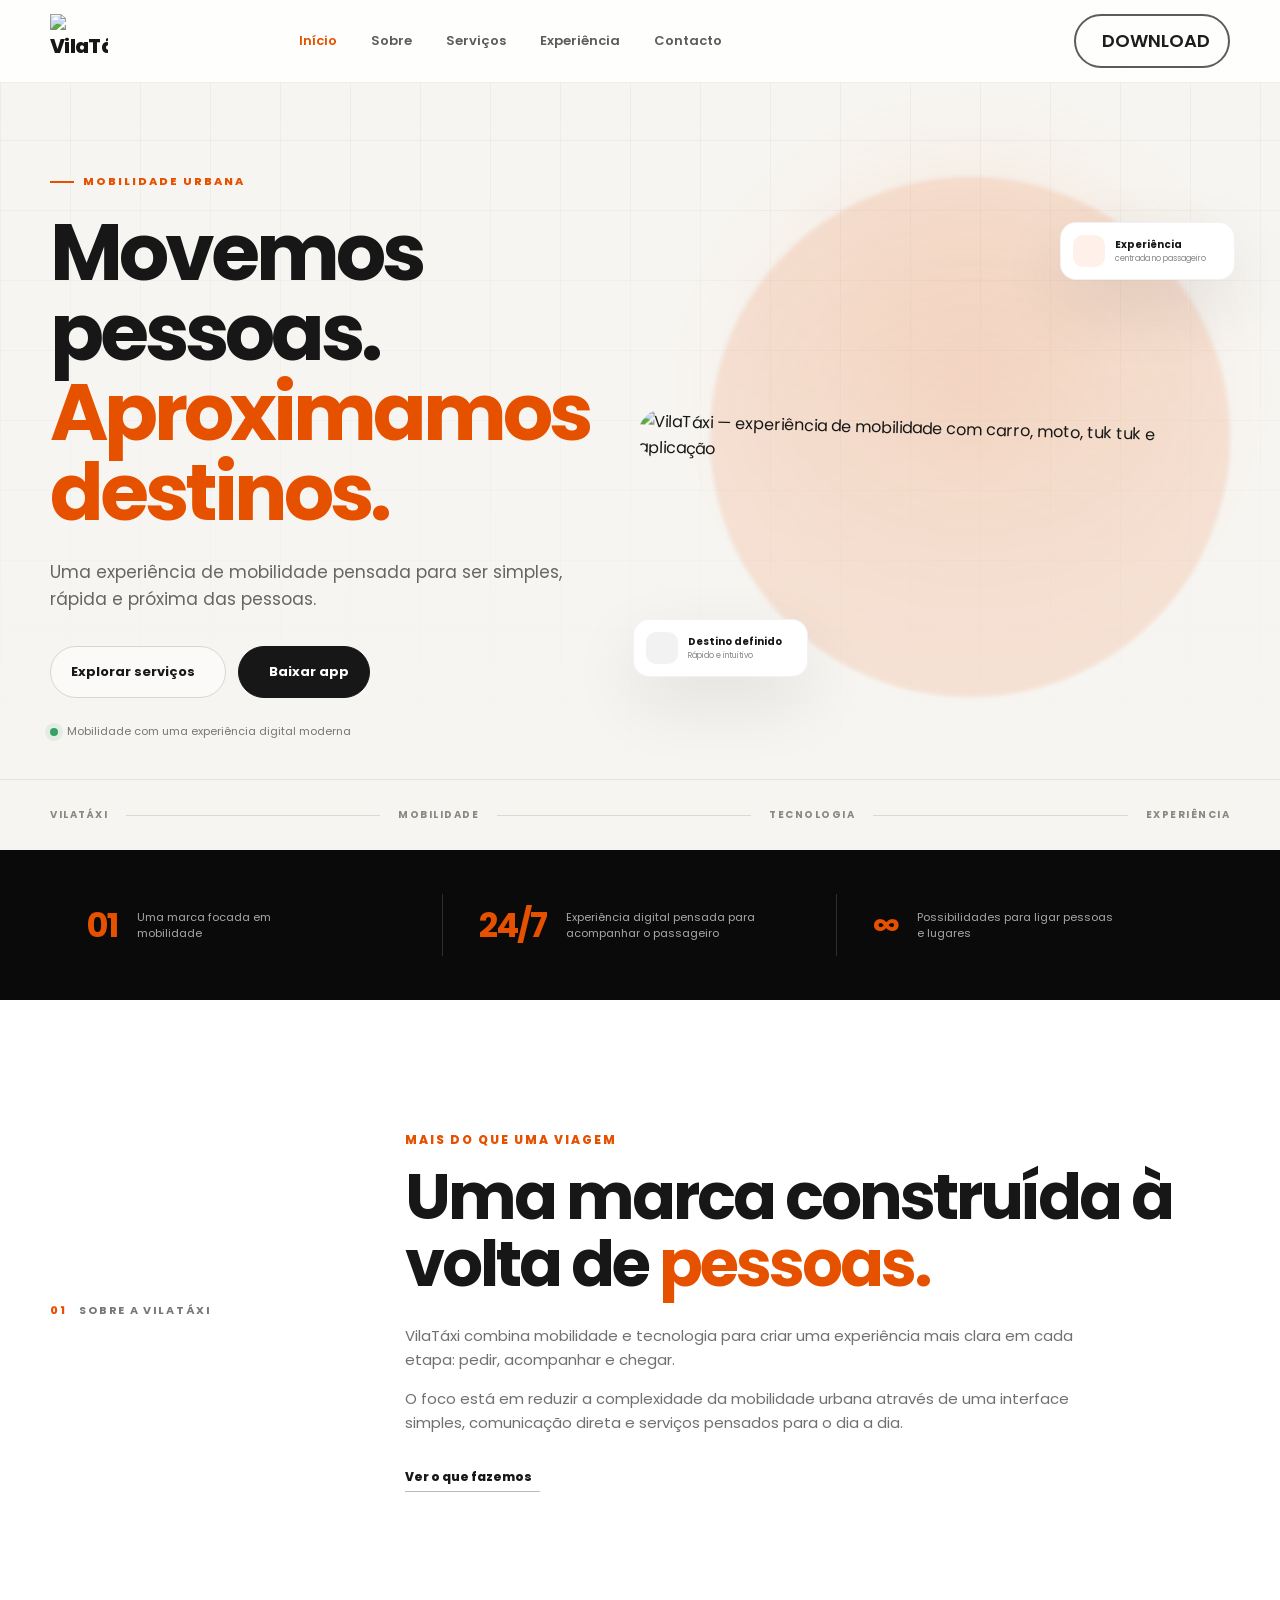
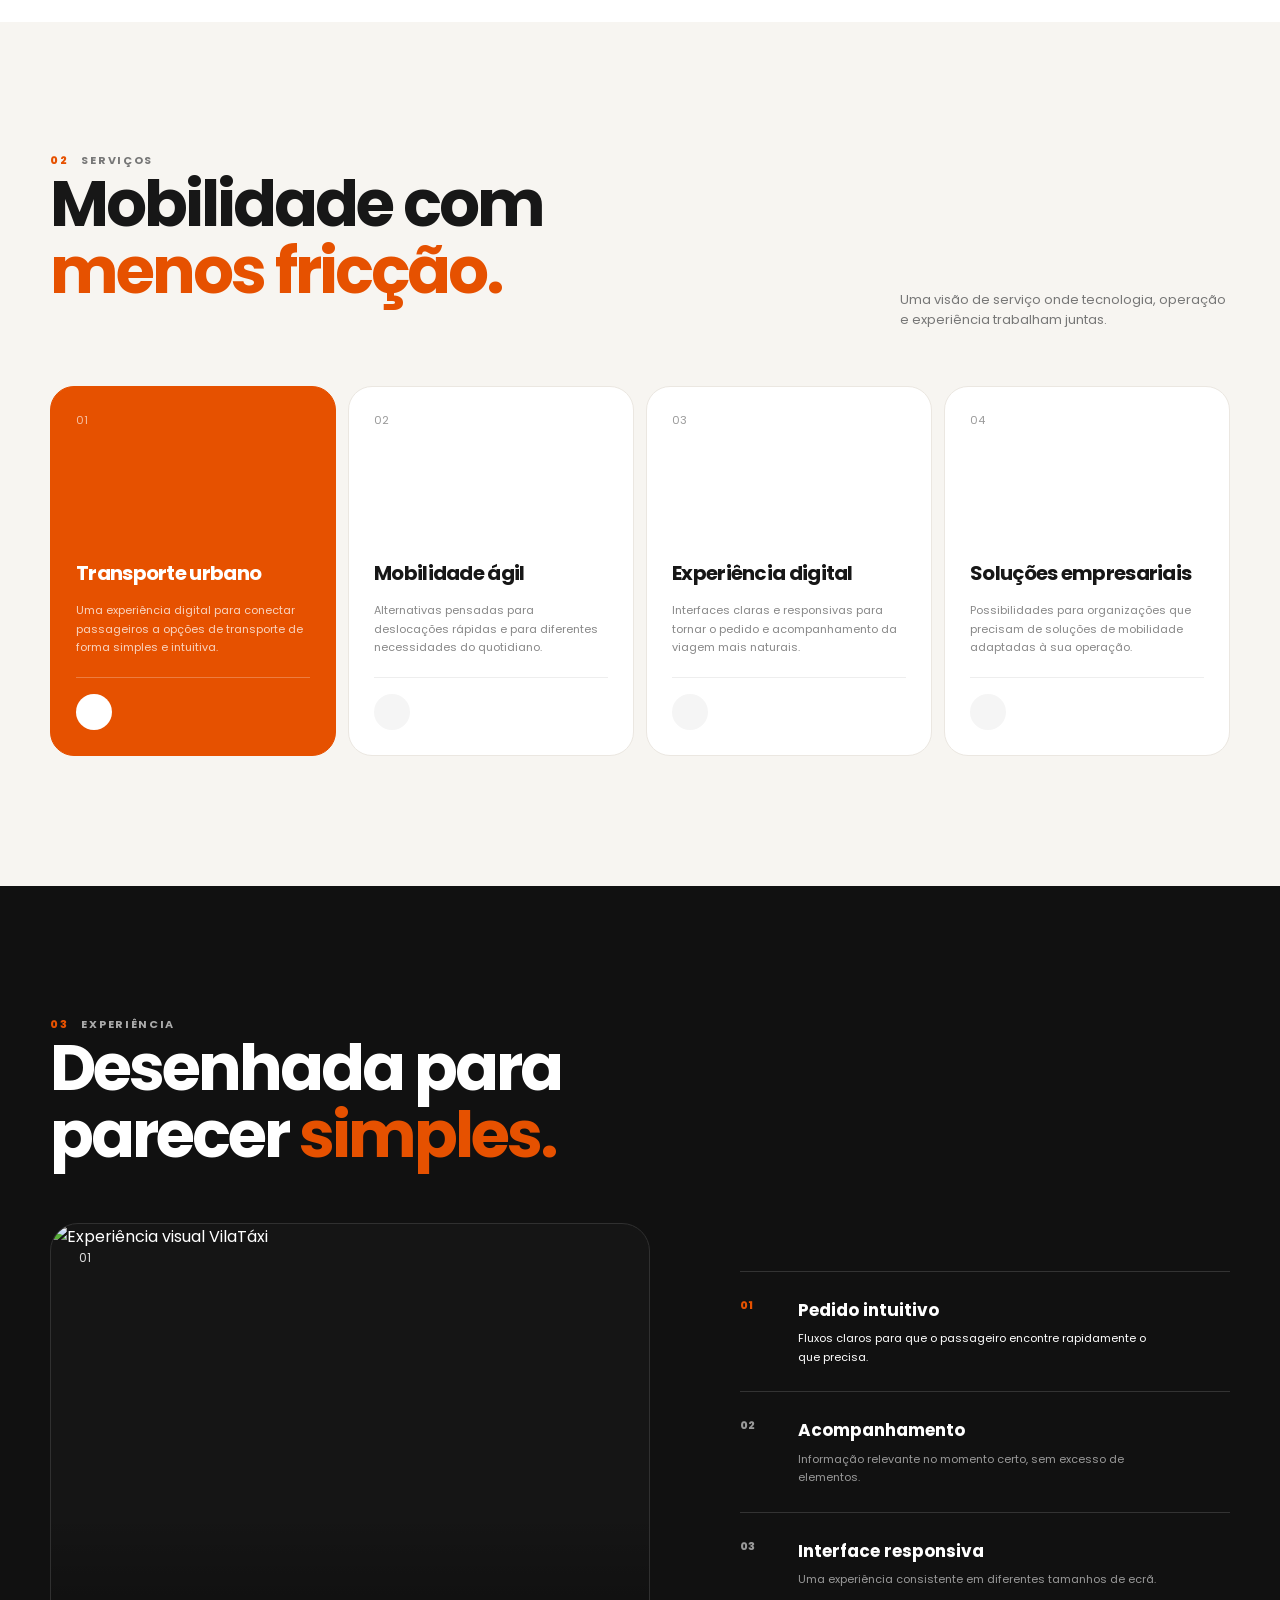
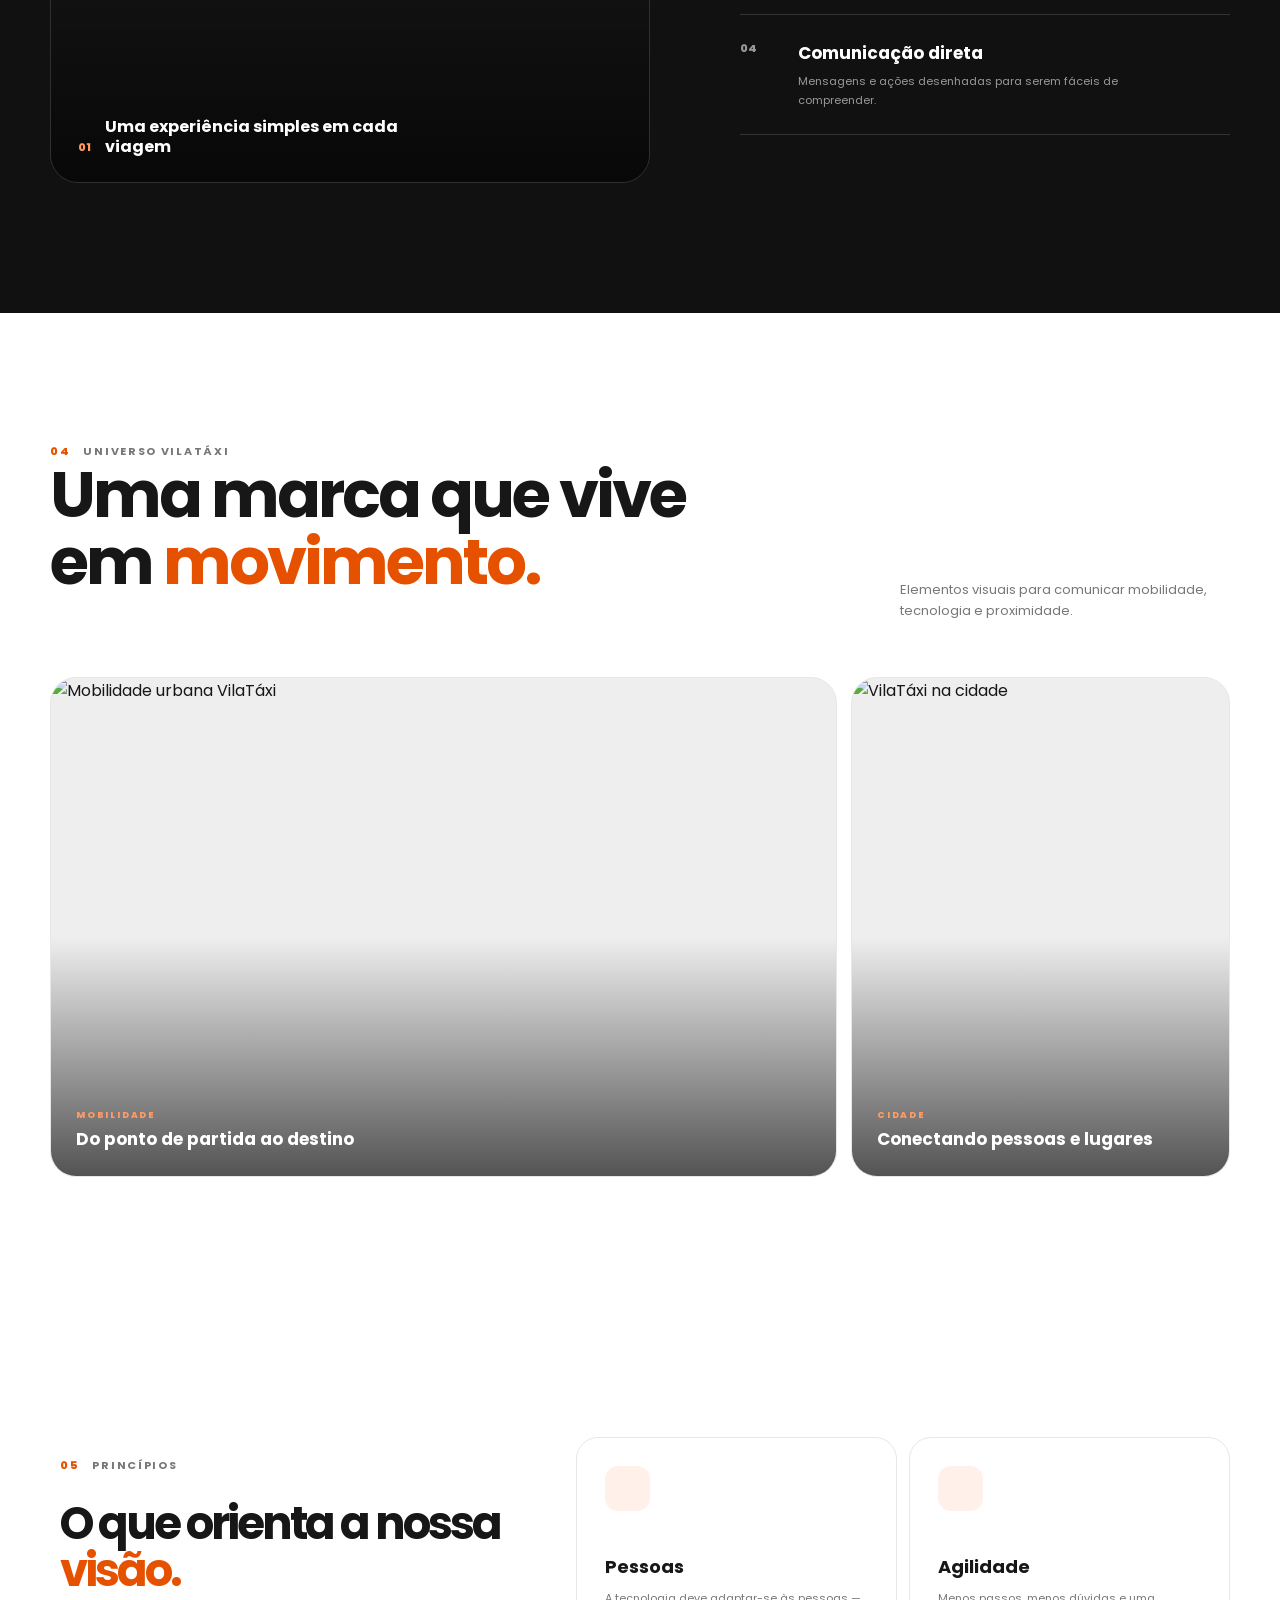
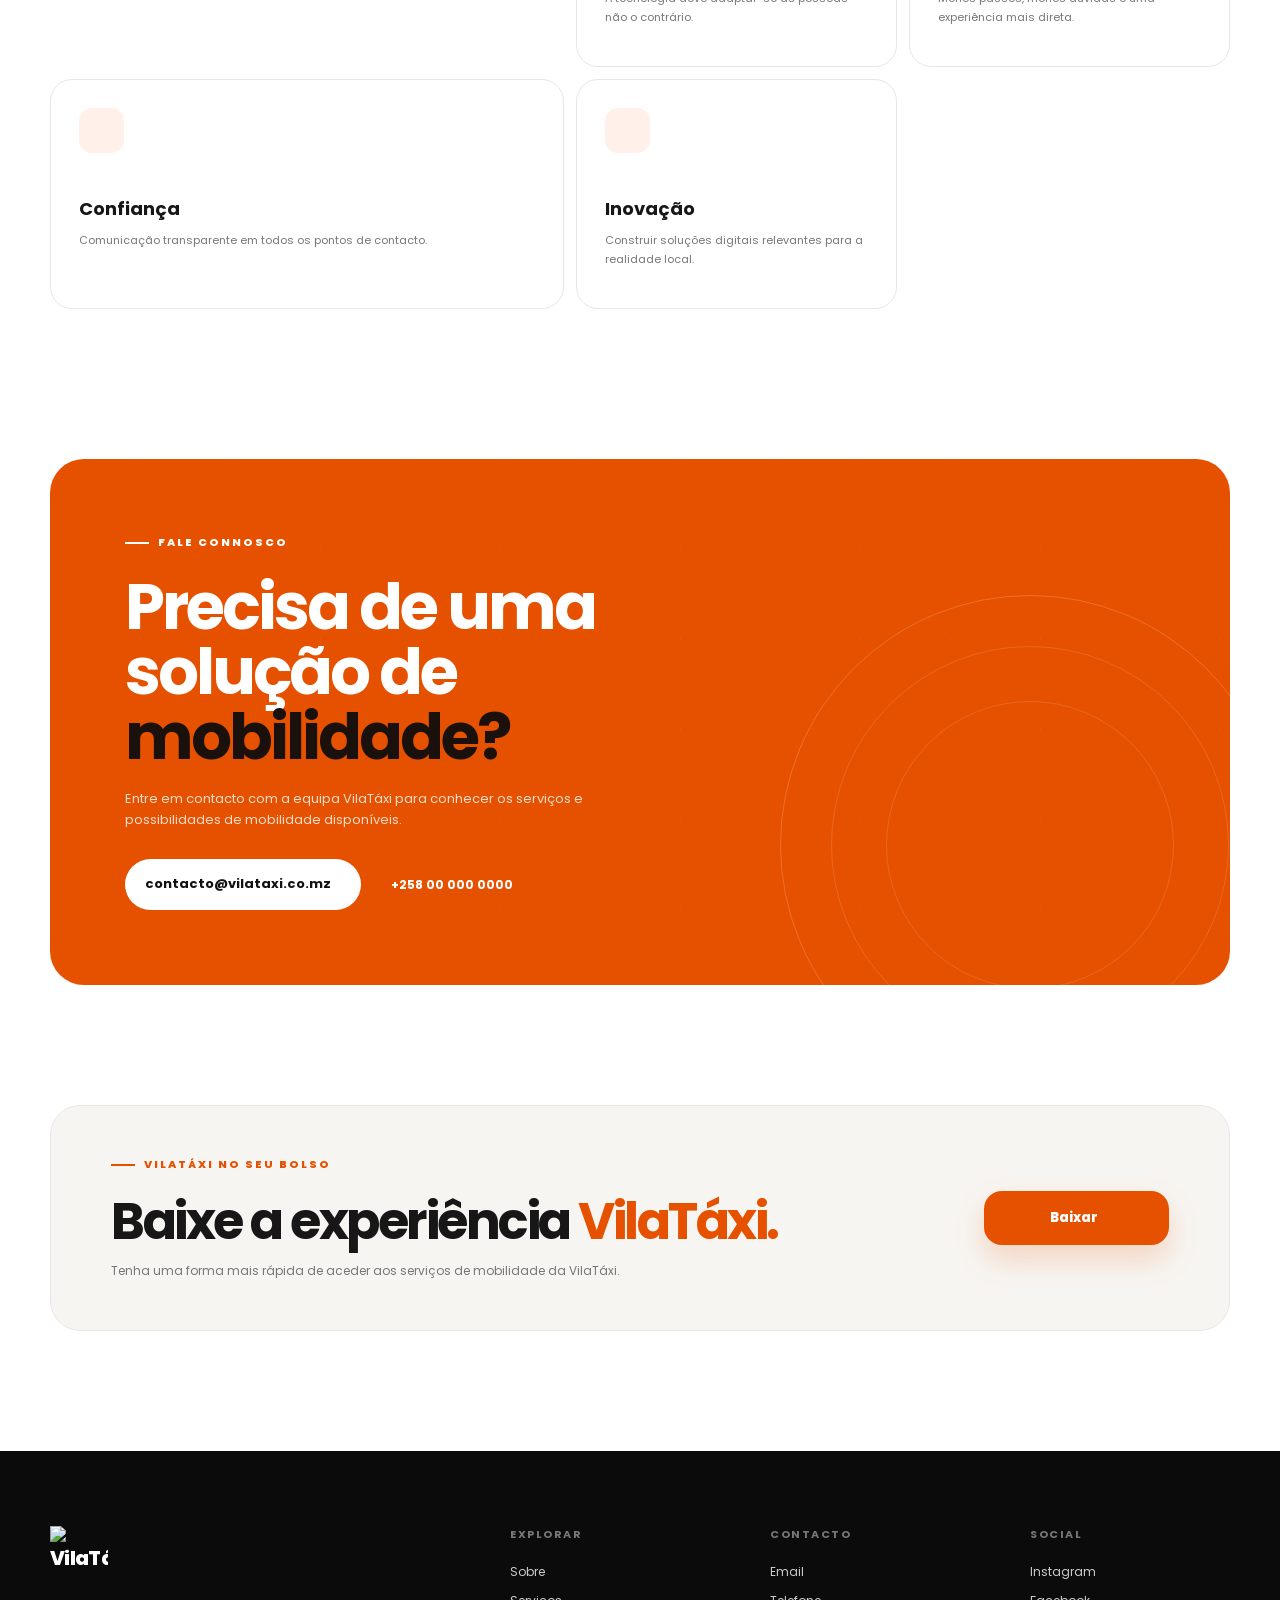
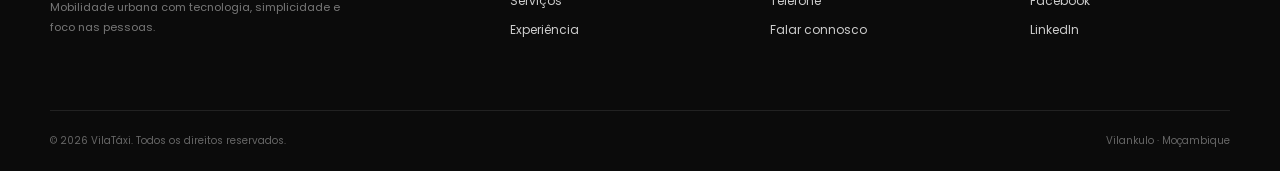
==== index.html @ 24883289 "Update index.html" ====
<!DOCTYPE html>
<html lang="pt-MZ">
<head>
  <meta charset="UTF-8">
  <meta name="viewport" content="width=device-width, initial-scale=1.0">
  <meta name="description" content="VilaTáxi — mobilidade urbana com uma experiência digital simples, moderna e acessível.">
  <meta name="theme-color" content="#E65100">
  <title>VilaTáxi — Mobilidade que aproxima</title>

  <link rel="preconnect" href="https://fonts.googleapis.com">
  <link rel="preconnect" href="https://fonts.gstatic.com" crossorigin>
  <link href="https://fonts.googleapis.com/css2?family=Poppins:wght@400;500;600;700;800&display=swap" rel="stylesheet">

  <!-- Hugeicons via Iconify -->
  <script src="https://code.iconify.design/iconify-icon/2.1.0/iconify-icon.min.js"></script>
  <link rel="stylesheet" href="style.css">
</head>
<body>
  <div class="scroll-progress"></div>

  <header class="header" id="top">
    <div class="container nav">
      <a href="#top" class="brand brand-logo-only" aria-label="VilaTáxi">
        <span class="brand-mark"><img src="assets/vilataxi.png" alt="VilaTáxi"></span>
      </a>

      <nav class="desktop-nav" aria-label="Navegação principal">
        <a class="active" href="#top">Início</a>
        <a href="#sobre">Sobre</a>
        <a href="#servicos">Serviços</a>
        <a href="#experiencia">Experiência</a>
        <a href="#contacto">Contacto</a>
      </nav>

      <div class="nav-actions">
        <a class="download-btn" href="#baixar">
          <iconify-icon icon="hugeicons:download-01"></iconify-icon><span>DOWNLOAD</span>
        </a>
        <button class="menu-btn" aria-label="Abrir menu" aria-expanded="false">
          <iconify-icon icon="hugeicons:menu-01"></iconify-icon>
        </button>
      </div>
    </div>

    <div class="mobile-nav">
      <a href="#top">Início</a>
      <a href="#sobre">Sobre</a>
      <a href="#servicos">Serviços</a>
      <a href="#experiencia">Experiência</a>
      <a href="#contacto">Contacto</a>
      <a class="mobile-download" href="#baixar">
        <iconify-icon icon="hugeicons:download-01"></iconify-icon><span>Baixar app</span>
      </a>
    </div>
  </header>

  <main>
    <section class="hero">
      <div class="hero-grid"></div>
      <div class="container hero-content">
        <div class="hero-copy reveal">
          <div class="eyebrow"><span></span> Mobilidade urbana</div>
          <h1>Movemos pessoas.<br><em>Aproximamos destinos.</em></h1>
          <p>Uma experiência de mobilidade pensada para ser simples, rápida e próxima das pessoas.</p>

          <div class="hero-actions">
            <a class="btn btn-ghost" href="#servicos">
              Explorar serviços <iconify-icon icon="hugeicons:arrow-down-01"></iconify-icon>
            </a>
            <a class="btn btn-download" href="#baixar">
              <iconify-icon icon="hugeicons:download-01"></iconify-icon><span>Baixar app</span>
            </a>
          </div>

          <div class="hero-note">
            <span class="pulse"></span>
            <span>Mobilidade com uma experiência digital moderna</span>
          </div>
        </div>

        <div class="hero-visual reveal delay-1">
          <div class="hero-glow"></div>
          <div class="hero-image-wrap">
            <img src="assets/vilataxi-hero.png" alt="VilaTáxi — experiência de mobilidade com carro, moto, tuk tuk e aplicação" class="hero-image">
          </div>
          <div class="floating-card card-rating">
            <div class="mini-icon"><iconify-icon icon="hugeicons:star"></iconify-icon></div>
            <div><strong>Experiência</strong><small>centrada no passageiro</small></div>
          </div>
          <div class="floating-card card-route">
            <div class="route-icon"><iconify-icon icon="hugeicons:route-01"></iconify-icon></div>
            <div><strong>Destino definido</strong><small>Rápido e intuitivo</small></div>
          </div>
        </div>
      </div>

      <div class="hero-bottom">
        <div class="container trust-row">
          <span>VilaTáxi</span><div></div>
          <span>Mobilidade</span><div></div>
          <span>Tecnologia</span><div></div>
          <span>Experiência</span>
        </div>
      </div>
    </section>

    <section class="stats">
      <div class="container stats-grid">
        <div class="stat"><strong>01</strong><span>Uma marca focada em mobilidade</span></div>
        <div class="stat"><strong>24/7</strong><span>Experiência digital pensada para acompanhar o passageiro</span></div>
        <div class="stat"><strong>∞</strong><span>Possibilidades para ligar pessoas e lugares</span></div>
      </div>
    </section>

    <section class="section about" id="sobre">
      <div class="container split">
        <div class="section-label reveal"><span>01</span><b>Sobre a VilaTáxi</b></div>
        <div class="about-copy reveal delay-1">
          <p class="kicker">Mais do que uma viagem</p>
          <h2>Uma marca construída à volta de <span>pessoas.</span></h2>
          <p>VilaTáxi combina mobilidade e tecnologia para criar uma experiência mais clara em cada etapa: pedir, acompanhar e chegar.</p>
          <p>O foco está em reduzir a complexidade da mobilidade urbana através de uma interface simples, comunicação direta e serviços pensados para o dia a dia.</p>
          <a class="text-link" href="#servicos">Ver o que fazemos <iconify-icon icon="hugeicons:arrow-up-right-01"></iconify-icon></a>
        </div>
      </div>
    </section>

    <section class="section services" id="servicos">
      <div class="container">
        <div class="section-head reveal">
          <div>
            <div class="section-label"><span>02</span><b>Serviços</b></div>
            <h2>Mobilidade com <span>menos fricção.</span></h2>
          </div>
          <p>Uma visão de serviço onde tecnologia, operação e experiência trabalham juntas.</p>
        </div>

        <div class="service-grid">
          <article class="service-card featured reveal">
            <div class="service-top"><span>01</span><iconify-icon icon="hugeicons:car-01"></iconify-icon></div>
            <h3>Transporte urbano</h3>
            <p>Uma experiência digital para conectar passageiros a opções de transporte de forma simples e intuitiva.</p>
            <div class="service-line"></div>
            <a href="#contacto" aria-label="Saber mais sobre transporte urbano"><iconify-icon icon="hugeicons:arrow-up-right-01"></iconify-icon></a>
          </article>

          <article class="service-card reveal delay-1">
            <div class="service-top"><span>02</span><iconify-icon icon="hugeicons:motorcycle-01"></iconify-icon></div>
            <h3>Mobilidade ágil</h3>
            <p>Alternativas pensadas para deslocações rápidas e para diferentes necessidades do quotidiano.</p>
            <div class="service-line"></div>
            <a href="#contacto" aria-label="Saber mais sobre mobilidade ágil"><iconify-icon icon="hugeicons:arrow-up-right-01"></iconify-icon></a>
          </article>

          <article class="service-card reveal delay-2">
            <div class="service-top"><span>03</span><iconify-icon icon="hugeicons:smart-phone-01"></iconify-icon></div>
            <h3>Experiência digital</h3>
            <p>Interfaces claras e responsivas para tornar o pedido e acompanhamento da viagem mais naturais.</p>
            <div class="service-line"></div>
            <a href="#contacto" aria-label="Saber mais sobre experiência digital"><iconify-icon icon="hugeicons:arrow-up-right-01"></iconify-icon></a>
          </article>

          <article class="service-card reveal">
            <div class="service-top"><span>04</span><iconify-icon icon="hugeicons:building-03"></iconify-icon></div>
            <h3>Soluções empresariais</h3>
            <p>Possibilidades para organizações que precisam de soluções de mobilidade adaptadas à sua operação.</p>
            <div class="service-line"></div>
            <a href="#contacto" aria-label="Saber mais sobre soluções empresariais"><iconify-icon icon="hugeicons:arrow-up-right-01"></iconify-icon></a>
          </article>
        </div>
      </div>
    </section>

    <section class="section experience" id="experiencia">
      <div class="container">
        <div class="experience-head reveal">
          <div class="section-label"><span>03</span><b>Experiência</b></div>
          <h2>Desenhada para parecer <span>simples.</span></h2>
        </div>

        <div class="experience-layout">
          <div class="experience-image image-panel reveal">
            <div class="experience-number">01</div>
            <img src="assets/vilataxi-hero.png" alt="Experiência visual VilaTáxi" loading="lazy">
            <div class="image-caption"><span>01</span><strong>Uma experiência simples em cada viagem</strong></div>
          </div>

          <div class="feature-list reveal delay-1">
            <div class="feature-item active">
              <div class="feature-num">01</div>
              <div><h3>Pedido intuitivo</h3><p>Fluxos claros para que o passageiro encontre rapidamente o que precisa.</p></div>
              <iconify-icon icon="hugeicons:arrow-up-right-01"></iconify-icon>
            </div>
            <div class="feature-item">
              <div class="feature-num">02</div>
              <div><h3>Acompanhamento</h3><p>Informação relevante no momento certo, sem excesso de elementos.</p></div>
              <iconify-icon icon="hugeicons:arrow-up-right-01"></iconify-icon>
            </div>
            <div class="feature-item">
              <div class="feature-num">03</div>
              <div><h3>Interface responsiva</h3><p>Uma experiência consistente em diferentes tamanhos de ecrã.</p></div>
              <iconify-icon icon="hugeicons:arrow-up-right-01"></iconify-icon>
            </div>
            <div class="feature-item">
              <div class="feature-num">04</div>
              <div><h3>Comunicação direta</h3><p>Mensagens e ações desenhadas para serem fáceis de compreender.</p></div>
              <iconify-icon icon="hugeicons:arrow-up-right-01"></iconify-icon>
            </div>
          </div>
        </div>
      </div>
    </section>

    <section class="section gallery" id="universo">
      <div class="container">
        <div class="section-head reveal">
          <div>
            <div class="section-label"><span>04</span><b>Universo VilaTáxi</b></div>
            <h2>Uma marca que vive em <span>movimento.</span></h2>
          </div>
          <p>Elementos visuais para comunicar mobilidade, tecnologia e proximidade.</p>
        </div>
        <div class="gallery-grid">
          <figure class="gallery-card large reveal">
            <img src="assets/vilataxi-hero.png" alt="Mobilidade urbana VilaTáxi" loading="lazy">
            <figcaption><span>Mobilidade</span><strong>Do ponto de partida ao destino</strong></figcaption>
          </figure>
          <figure class="gallery-card reveal delay-1">
            <img src="assets/vilataxi-hero.png" alt="VilaTáxi na cidade" loading="lazy">
            <figcaption><span>Cidade</span><strong>Conectando pessoas e lugares</strong></figcaption>
          </figure>
        </div>
      </div>
    </section>

    <section class="section values">
      <div class="container">
        <div class="values-grid">
          <div class="value-intro reveal">
            <div class="section-label"><span>05</span><b>Princípios</b></div>
            <h2>O que orienta a nossa <span>visão.</span></h2>
          </div>
          <div class="value reveal delay-1"><div class="value-icon"><iconify-icon icon="hugeicons:user-multiple-02"></iconify-icon></div><h3>Pessoas</h3><p>A tecnologia deve adaptar-se às pessoas — não o contrário.</p></div>
          <div class="value reveal delay-2"><div class="value-icon"><iconify-icon icon="hugeicons:flash"></iconify-icon></div><h3>Agilidade</h3><p>Menos passos, menos dúvidas e uma experiência mais direta.</p></div>
          <div class="value reveal"><div class="value-icon"><iconify-icon icon="hugeicons:shield-01"></iconify-icon></div><h3>Confiança</h3><p>Comunicação transparente em todos os pontos de contacto.</p></div>
          <div class="value reveal delay-1"><div class="value-icon"><iconify-icon icon="hugeicons:bulb"></iconify-icon></div><h3>Inovação</h3><p>Construir soluções digitais relevantes para a realidade local.</p></div>
        </div>
      </div>
    </section>

    <section class="section contact" id="contacto">
      <div class="container contact-card reveal">
        <div class="contact-pattern"></div>
        <div class="contact-content">
          <div class="eyebrow light"><span></span> Fale connosco</div>
          <h2>Precisa de uma solução de<br><em>mobilidade?</em></h2>
          <p>Entre em contacto com a equipa VilaTáxi para conhecer os serviços e possibilidades de mobilidade disponíveis.</p>
          <div class="contact-actions">
            <a class="btn btn-light" href="mailto:contacto@vilataxi.co.mz">contacto@vilataxi.co.mz <iconify-icon icon="hugeicons:arrow-up-right-01"></iconify-icon></a>
            <a class="contact-phone" href="tel:+258000000000"><iconify-icon icon="hugeicons:call-02"></iconify-icon> +258 00 000 0000</a>
          </div>
        </div>
        <div class="contact-mark">
          <img src="assets/vilataxi-logo.png" alt="">
        </div>
      </div>
    </section>

    <section class="download-section" id="baixar">
      <div class="container download-card reveal">
        <div>
          <div class="eyebrow"><span></span> VilaTáxi no seu bolso</div>
          <h2>Baixe a experiência <span>VilaTáxi.</span></h2>
          <p>Tenha uma forma mais rápida de aceder aos serviços de mobilidade da VilaTáxi.</p>
        </div>
        <a class="download-big" href="#" aria-label="Baixar aplicação VilaTáxi">
          <iconify-icon icon="hugeicons:download-01"></iconify-icon>
          <span>Baixar</span>
          <iconify-icon class="arrow" icon="hugeicons:arrow-up-right-01"></iconify-icon>
        </a>
      </div>
    </section>
  </main>

  <footer>
    <div class="container footer-top">
      <div class="footer-brand">
        <a href="#top" class="brand brand-logo-only"><span class="brand-mark"><img src="assets/vilataxi-logo.png" alt="VilaTáxi"></span></a>
        <p>Mobilidade urbana com tecnologia, simplicidade e foco nas pessoas.</p>
      </div>
      <div class="footer-col"><h4>Explorar</h4><a href="#sobre">Sobre</a><a href="#servicos">Serviços</a><a href="#experiencia">Experiência</a></div>
      <div class="footer-col"><h4>Contacto</h4><a href="mailto:contacto@vilataxi.co.mz">Email</a><a href="tel:+258000000000">Telefone</a><a href="#contacto">Falar connosco</a></div>
      <div class="footer-col"><h4>Social</h4><a href="#">Instagram</a><a href="#">Facebook</a><a href="#">LinkedIn</a></div>
    </div>
    <div class="container footer-bottom">
      <span>© <span id="year"></span> VilaTáxi. Todos os direitos reservados.</span>
      <span>Vilankulo · Moçambique</span>
    </div>
  </footer>

  <script src="script.js"></script>
</body>
</html>
---- style.css ----
:root{
  --orange:#E65100;
  --orange-2:#ff6a00;
  --black:#0a0a0a;
  --ink:#171717;
  --muted:#6e6e6e;
  --line:#e9e7e4;
  --cream:#f7f5f1;
  --white:#fff;
  --radius:28px;
  --shadow:0 25px 70px rgba(0,0,0,.09);
}
*{box-sizing:border-box;margin:0;padding:0}
html{scroll-behavior:smooth}
body{font-family:'Poppins',sans-serif;background:#fff;color:var(--ink);line-height:1.6;overflow-x:hidden}
a{text-decoration:none;color:inherit}
button{font:inherit}
.container{width:min(1180px,calc(100% - 48px));margin:auto}
.scroll-progress{position:fixed;z-index:1000;top:0;left:0;width:0;height:3px;background:var(--orange);transition:width .05s}
.header{position:fixed;z-index:100;top:0;left:0;width:100%;background:rgba(255,255,255,.84);backdrop-filter:blur(18px);border-bottom:1px solid rgba(0,0,0,.06)}
.nav{height:82px;display:flex;align-items:center;gap:30px}
.brand{display:inline-flex;align-items:center;gap:10px;font-size:20px;font-weight:800;letter-spacing:-.7px}
.brand-mark{width:36px;height:36px;display:grid;place-items:center;overflow:hidden}
.brand-mark img{width:70px;height:42px;object-fit:contain}
.brand-logo-only{width:58px;height:54px;display:flex;justify-content:center;flex-shrink:0}
.brand-logo-only .brand-mark{width:58px;height:54px;overflow:visible}
.brand-logo-only .brand-mark img{width:58px;height:54px;object-fit:contain;display:block}
.desktop-nav{display:flex;align-items:center;gap:34px;font-size:13px;font-weight:600;color:#5c5c5c;margin:auto}
.desktop-nav a{transition:.25s}
.desktop-nav a:hover,.desktop-nav a.active{color:var(--orange)}
.nav-actions{display:flex;align-items:center;gap:10px;margin-left:auto}
.download-btn{display:inline-flex;align-items:center;justify-content:center;gap:8px;background:transparent;color:#1D1D1D;border: 2px solid #5c5c5c;border-radius:999px;font-size:18px;font-weight:600;padding:11px 18px;transition:.25s}
.download-btn:hover{background:#1D1D1D;color:#fff;transform:translateY(-2px)}
.download-btn iconify-icon{font-size:18px}
.menu-btn{display:none;border:0;background:#f1f1f1;width:42px;height:42px;border-radius:50%;align-items:center;justify-content:center}
.menu-btn iconify-icon{font-size:22px}
.mobile-nav{display:none;padding:8px 24px 22px;border-top:1px solid #eee}
.mobile-nav a{display:block;padding:12px 0;font-weight:600;font-size:14px}
.mobile-nav.open{display:block}
.mobile-download{margin-top:9px!important;width:100%;display:flex!important;align-items:center;justify-content:center;gap:8px;background:var(--orange);color:#fff!important;border-radius:999px;padding:13px!important}

.hero{position:relative;min-height:850px;padding-top:82px;background:var(--cream);overflow:hidden}
.hero-grid{position:absolute;inset:0;background-image:linear-gradient(rgba(0,0,0,.035) 1px,transparent 1px),linear-gradient(90deg,rgba(0,0,0,.035) 1px,transparent 1px);background-size:70px 70px;mask-image:linear-gradient(to bottom,#000 10%,transparent 92%)}
.hero-grid:after{content:"";position:absolute;inset:0;background:radial-gradient(circle at 76% 46%,rgba(230,81,0,.14),transparent 28%)}
.hero-content{min-height:720px;display:grid;grid-template-columns:1fr 1.05fr;align-items:center;gap:25px;position:relative;z-index:1}
.hero-copy{padding-top:30px}
.eyebrow{display:flex;align-items:center;gap:9px;color:var(--orange);font-size:11px;font-weight:800;letter-spacing:2px;text-transform:uppercase;margin-bottom:22px}
.eyebrow>span{width:24px;height:2px;background:var(--orange);display:block}
.eyebrow.light{color:#fff}.eyebrow.light>span{background:#fff}
h1{font-size:clamp(48px,6.2vw,84px);line-height:1.01;letter-spacing:-4px;max-width:760px}
h1 em,h2 span{font-style:normal;color:var(--orange)}
.hero-copy>p{max-width:560px;color:#666;font-size:17px;margin:26px 0 32px}
.hero-actions{display:flex;gap:12px;flex-wrap:wrap}
.btn{display:inline-flex;align-items:center;justify-content:center;gap:10px;padding:15px 20px;border-radius:999px;font-size:13px;font-weight:700;transition:.25s;cursor:pointer}
.btn-ghost{border:1px solid #d9d6d1;background:rgba(255,255,255,.45)}
.btn-ghost:hover{background:#fff;transform:translateY(-2px)}
.btn-download{background:#171717;color:#fff;border:1px solid #171717}
.btn-download:hover{background:#000;transform:translateY(-2px)}
.hero-note{display:flex;align-items:center;gap:9px;margin-top:25px;color:#777;font-size:11px}
.pulse{width:8px;height:8px;border-radius:50%;background:#36a269;box-shadow:0 0 0 5px rgba(54,162,105,.1)}

.hero-visual{position:relative;min-height:620px;display:grid;place-items:center}
.hero-glow{position:absolute;width:520px;height:520px;border-radius:50%;background:rgba(230,81,0,.12);filter:blur(2px);right:0;top:45px}
.hero-image-wrap{position:relative;z-index:2;width:min(690px,100%);border-radius:30px;overflow:hidden;transform:rotate(1.5deg)}
.hero-image{width:100%;height:auto;display:block;object-fit:cover}
.floating-card{position:absolute;z-index:3;background:#fff;border:1px solid rgba(0,0,0,.05);box-shadow:var(--shadow);border-radius:16px;padding:12px;display:flex;gap:10px;align-items:center;min-width:175px}
.floating-card strong{display:block;font-size:10px}.floating-card small{display:block;font-size:8px;color:#888}
.card-rating{top:90px;right:-5px}
.card-route{bottom:75px;left:-5px}
.mini-icon,.route-icon{width:32px;height:32px;border-radius:10px;background:#fff1e9;color:var(--orange);display:grid;place-items:center;font-size:18px}
.route-icon{background:#f2f2f2;color:#222}
.hero-bottom{position:absolute;bottom:0;left:0;width:100%;border-top:1px solid rgba(0,0,0,.08)}
.trust-row{height:70px;display:grid;grid-template-columns:auto 1fr auto 1fr auto 1fr auto;align-items:center;gap:18px;color:#8b8882;font-size:10px;font-weight:700;text-transform:uppercase;letter-spacing:1.5px}
.trust-row div{height:1px;background:#ddd8d0}

.stats{background:var(--black);color:#fff}.stats-grid{display:grid;grid-template-columns:repeat(3,1fr);padding:44px 0}
.stat{padding:4px 36px;border-right:1px solid #2e2e2e;display:flex;align-items:center;gap:20px}
.stat:last-child{border:0}.stat strong{font-size:34px;color:var(--orange);letter-spacing:-2px}
.stat span{font-size:11px;color:#a7a7a7;max-width:200px;line-height:1.5}

.section{padding:130px 0}.split{display:grid;grid-template-columns:.5fr 1.5fr;gap:80px}
.section-label{display:flex;gap:13px;align-items:center;font-size:11px;text-transform:uppercase;letter-spacing:1.7px;color:#777}
.section-label span{color:var(--orange);font-weight:800}
.about-copy{max-width:800px}.kicker{font-size:12px;color:var(--orange);font-weight:800;text-transform:uppercase;letter-spacing:2px;margin-bottom:13px}
.about h2,.section-head h2,.experience-head h2,.value-intro h2{font-size:clamp(38px,5vw,66px);line-height:1.05;letter-spacing:-3px;margin-bottom:27px}
.about-copy>p:not(.kicker){font-size:15px;color:#707070;max-width:700px;margin-bottom:15px}
.text-link{display:inline-flex;align-items:center;gap:8px;margin-top:17px;font-size:12px;font-weight:800;border-bottom:1px solid #bbb;padding-bottom:5px}
.text-link iconify-icon{font-size:16px;color:var(--orange)}

.services{background:var(--cream)}.section-head{display:grid;grid-template-columns:1.2fr .8fr;align-items:end;gap:40px;margin-bottom:55px}
.section-head>p{font-size:13px;color:#777;max-width:330px;justify-self:end}
.service-grid{display:grid;grid-template-columns:repeat(4,1fr);gap:12px}
.service-card{min-height:370px;background:#fff;border:1px solid #ebe7e1;border-radius:24px;padding:25px;display:flex;flex-direction:column;position:relative;overflow:hidden;transition:.3s}
.service-card:hover{transform:translateY(-7px);box-shadow:var(--shadow)}
.service-card.featured{background:var(--orange);color:#fff;border-color:var(--orange)}
.service-top{display:flex;justify-content:space-between;align-items:center;color:#999;font-size:11px}
.featured .service-top{color:rgba(255,255,255,.65)}
.service-top iconify-icon{font-size:32px;color:var(--orange)}
.featured .service-top iconify-icon{color:#fff}
.service-card h3{font-size:20px;margin-top:auto;letter-spacing:-.7px}
.service-card p{font-size:11px;color:#888;margin:12px 0 20px;line-height:1.7}
.featured p{color:rgba(255,255,255,.75)}
.service-line{height:1px;background:#eee}.featured .service-line{background:rgba(255,255,255,.25)}
.service-card>a{width:36px;height:36px;border-radius:50%;background:#f5f5f5;display:grid;place-items:center;margin-top:16px;color:#222}
.featured>a{background:#fff;color:var(--orange)}

.experience{background:#111;color:#fff}.experience .section-label{color:#aaa}.experience-head h2{max-width:720px}
.experience-layout{display:grid;grid-template-columns:1.1fr .9fr;gap:90px;align-items:center;margin-top:55px}
.experience-image{height:560px;border-radius:28px;background:#151515;position:relative;overflow:hidden;border:1px solid #303030}
.experience-image>img{width:100%;height:100%;object-fit:cover;display:block}
.experience-image:after{content:"";position:absolute;inset:0;background:linear-gradient(to top,rgba(0,0,0,.62),transparent 48%);pointer-events:none}
.experience-number{position:absolute;left:28px;top:24px;color:#ddd;font-size:12px;z-index:3}
.image-caption{position:absolute;z-index:3;left:27px;right:27px;bottom:25px;display:flex;gap:14px;align-items:end}
.image-caption span{color:#ff9a63;font-size:11px;font-weight:800}.image-caption strong{font-size:16px;line-height:1.25;max-width:320px}
.feature-list{border-top:1px solid #333}.feature-item{display:grid;grid-template-columns:42px 1fr 25px;gap:16px;align-items:start;padding:25px 0;border-bottom:1px solid #333;color:#999;transition:.3s}
.feature-item.active,.feature-item:hover{color:#fff}.feature-item.active .feature-num{color:var(--orange)}
.feature-num{font-size:11px;font-weight:800}.feature-item h3{font-size:17px;color:#fff;margin-bottom:5px}
.feature-item p{font-size:11px;line-height:1.7;max-width:370px}.feature-item>iconify-icon{font-size:18px;color:#666}

.gallery{background:#fff}.gallery-grid{display:grid;grid-template-columns:1.35fr .65fr;gap:14px}
.gallery-card{position:relative;min-height:390px;border-radius:26px;overflow:hidden;background:#eee;border:1px solid var(--line)}
.gallery-card.large{min-height:500px}.gallery-card img{width:100%;height:100%;display:block;object-fit:cover;transition:transform .7s ease}
.gallery-card:hover img{transform:scale(1.035)}.gallery-card:after{content:"";position:absolute;inset:0;background:linear-gradient(to top,rgba(0,0,0,.65),transparent 48%)}
.gallery-card figcaption{position:absolute;z-index:2;left:25px;right:25px;bottom:23px;color:#fff}
.gallery-card figcaption span{display:block;color:#ff9a63;font-size:9px;text-transform:uppercase;letter-spacing:1.8px;font-weight:800;margin-bottom:5px}
.gallery-card figcaption strong{font-size:17px;line-height:1.2}

.values{background:#fff}.values-grid{display:grid;grid-template-columns:1.6fr 1fr 1fr;gap:12px}
.value-intro{padding:20px 10px}.value-intro h2{font-size:45px;margin-top:25px}
.value{border:1px solid var(--line);border-radius:22px;padding:28px;min-height:230px}
.value-icon{width:45px;height:45px;border-radius:13px;background:#fff1e9;color:var(--orange);display:grid;place-items:center;font-size:21px;margin-bottom:42px}
.value h3{font-size:18px}.value p{font-size:11px;color:#777;margin-top:7px;line-height:1.7}

.contact{padding-top:20px;padding-bottom:120px}
.contact-card{background:var(--orange);color:#fff;border-radius:34px;min-height:480px;padding:75px;position:relative;overflow:hidden;display:flex;align-items:center}
.contact-pattern{position:absolute;inset:0;background-image:linear-gradient(120deg,rgba(255,255,255,.1) 1px,transparent 1px),linear-gradient(30deg,rgba(255,255,255,.06) 1px,transparent 1px);background-size:90px 90px;opacity:.6}
.contact-content{position:relative;z-index:2;max-width:690px}.contact-card h2{font-size:clamp(40px,5vw,70px);line-height:1.02;letter-spacing:-3px}
.contact-card h2 em{font-style:normal;color:#1b110c}.contact-card p{max-width:540px;font-size:13px;color:rgba(255,255,255,.8);margin:20px 0 28px}
.contact-actions{display:flex;align-items:center;gap:22px;flex-wrap:wrap}.btn-light{background:#fff;color:#111}
.contact-phone{display:flex;align-items:center;gap:8px;font-size:12px;font-weight:700}.contact-phone iconify-icon{font-size:17px}
.contact-mark{position:absolute;right:-50px;bottom:-110px;width:500px;height:500px;border-radius:50%;border:1px solid rgba(255,255,255,.18);display:grid;place-items:center}
.contact-mark:before,.contact-mark:after{content:"";position:absolute;border:1px solid rgba(255,255,255,.13);border-radius:50%}
.contact-mark:before{inset:50px}.contact-mark:after{inset:105px}.contact-mark img{width:260px;opacity:.13;filter:brightness(0) invert(1)}

.download-section{padding:0 0 120px;background:#fff}
.download-card{background:var(--cream);border:1px solid var(--line);border-radius:30px;padding:50px 60px;display:flex;align-items:center;justify-content:space-between;gap:30px}
.download-card h2{font-size:clamp(34px,4vw,55px);letter-spacing:-2.5px;line-height:1.05;margin-top:5px}
.download-card h2 span{color:var(--orange)}.download-card p{font-size:12px;color:#777;max-width:540px;margin-top:12px}
.download-big{min-width:185px;display:flex;align-items:center;justify-content:center;gap:9px;background:var(--orange);color:#fff;border-radius:18px;padding:17px 20px;font-size:13px;font-weight:800;box-shadow:0 14px 30px rgba(230,81,0,.2);transition:.25s}
.download-big:hover{transform:translateY(-3px);background:#d94900}.download-big>iconify-icon{font-size:21px}.download-big .arrow{font-size:17px;margin-left:5px}

footer{background:#0b0b0b;color:#fff}.footer-top{display:grid;grid-template-columns:2fr 1fr 1fr 1fr;gap:60px;padding:75px 0 60px}
.footer-brand p{max-width:300px;color:#777;font-size:11px;margin-top:18px;line-height:1.8}
.footer-col h4{font-size:11px;text-transform:uppercase;letter-spacing:1.5px;color:#777;margin-bottom:18px}
.footer-col a{display:block;font-size:12px;color:#ccc;margin:10px 0;transition:.2s}.footer-col a:hover{color:var(--orange)}
.footer-bottom{border-top:1px solid #222;display:flex;justify-content:space-between;padding:22px 0;color:#666;font-size:10px}

.reveal{opacity:0;transform:translateY(24px);transition:opacity .8s ease,transform .8s ease}.reveal.visible{opacity:1;transform:none}
.delay-1{transition-delay:.1s}.delay-2{transition-delay:.2s}

@media(max-width:1000px){
  .desktop-nav{display:none}.nav{gap:14px}
  .download-btn{display:inline-flex}.menu-btn{display:flex}
  .hero{min-height:auto}.hero-content{grid-template-columns:1fr;min-height:auto;padding-top:90px;padding-bottom:110px}
  .hero-copy{padding-top:35px}.hero-visual{min-height:620px}
  .service-grid{grid-template-columns:repeat(2,1fr)}.experience-layout{gap:45px}.values-grid{grid-template-columns:1fr 1fr}.value-intro{grid-column:1/-1}
  .gallery-grid{grid-template-columns:1fr}.gallery-card,.gallery-card.large{min-height:420px}
}
@media(max-width:700px){
  .container{width:min(100% - 32px,1180px)}
  .nav{height:72px;gap:8px}
  .brand-logo-only{width:52px;height:48px}.brand-logo-only .brand-mark{width:52px;height:48px}.brand-logo-only .brand-mark img{width:52px;height:48px}
  .desktop-nav{display:none}
  .nav-actions{margin-left:auto;gap:7px}
  /* Download stays on the right side, immediately before the menu button. */
  .download-btn{display:inline-flex;padding:10px 14px;font-size:10px;white-space:nowrap}
  .download-btn iconify-icon{font-size:16px}
  .menu-btn{width:40px;height:40px;display:flex}
  .mobile-nav .mobile-download{display:flex}
  .hero{padding-top:72px}.hero-content{padding-top:55px;padding-bottom:90px}.hero-copy{padding-top:0}
  h1{font-size:48px;letter-spacing:-2.8px}.hero-copy>p{font-size:14px}.hero-actions .btn{width:100%}.hero-note{font-size:9px}
  .hero-visual{min-height:440px;margin-top:5px}.hero-image-wrap{width:100%;border-radius:22px;transform:none}.hero-glow{width:350px;height:350px;right:50%;transform:translateX(50%);top:35px}
  .card-rating{right:-3px;top:25px}.card-route{left:-3px;bottom:18px}.floating-card{min-width:150px;padding:10px}.floating-card strong{font-size:9px}
  .trust-row{height:55px;grid-template-columns:1fr 1fr;gap:0;text-align:center;font-size:8px}.trust-row div{display:none}.trust-row span:nth-of-type(3),.trust-row span:nth-of-type(4){display:none}
  .stats-grid{grid-template-columns:1fr;padding:25px 0}.stat{border-right:0;border-bottom:1px solid #2e2e2e;padding:18px 0}.stat:last-child{border-bottom:0}.stat strong{font-size:27px}
  .section{padding:80px 0}.split{grid-template-columns:1fr;gap:30px}.section-head{grid-template-columns:1fr;gap:10px;margin-bottom:35px}.section-head>p{justify-self:start}
  .about h2,.section-head h2,.experience-head h2{font-size:40px;letter-spacing:-2px}
  .service-grid{grid-template-columns:1fr}.service-card{min-height:300px}
  .experience-layout{grid-template-columns:1fr;margin-top:35px}.experience-image{height:420px}.feature-item{grid-template-columns:32px 1fr 20px}
  .values-grid{grid-template-columns:1fr}.value-intro{grid-column:auto}.value-intro h2{font-size:40px}.value{min-height:200px}
  .contact{padding-top:0;padding-bottom:80px}.contact-card{padding:48px 26px;min-height:500px;border-radius:25px}.contact-card h2{font-size:43px;letter-spacing:-2px}
  .contact-mark{right:-180px;bottom:-80px}.contact-actions{align-items:flex-start;flex-direction:column;gap:15px}
  .download-section{padding-bottom:80px}.download-card{padding:35px 24px;display:block;border-radius:24px}.download-big{margin-top:25px;width:100%}
  .gallery-card,.gallery-card.large{min-height:330px;border-radius:20px}
  .footer-top{grid-template-columns:1fr 1fr;gap:40px;padding:55px 0 45px}.footer-brand{grid-column:1/-1}.footer-bottom{flex-direction:column;gap:7px}
}
@media(max-width:390px){
  h1{font-size:42px}
  .downloayd-btn span{display:none}
  .downloagd-btn{width:40px;height:40px;padding:0}
  .hero-visual{min-height:390px}.card-rating{right:-14px}.card-route{left:-14px}
}
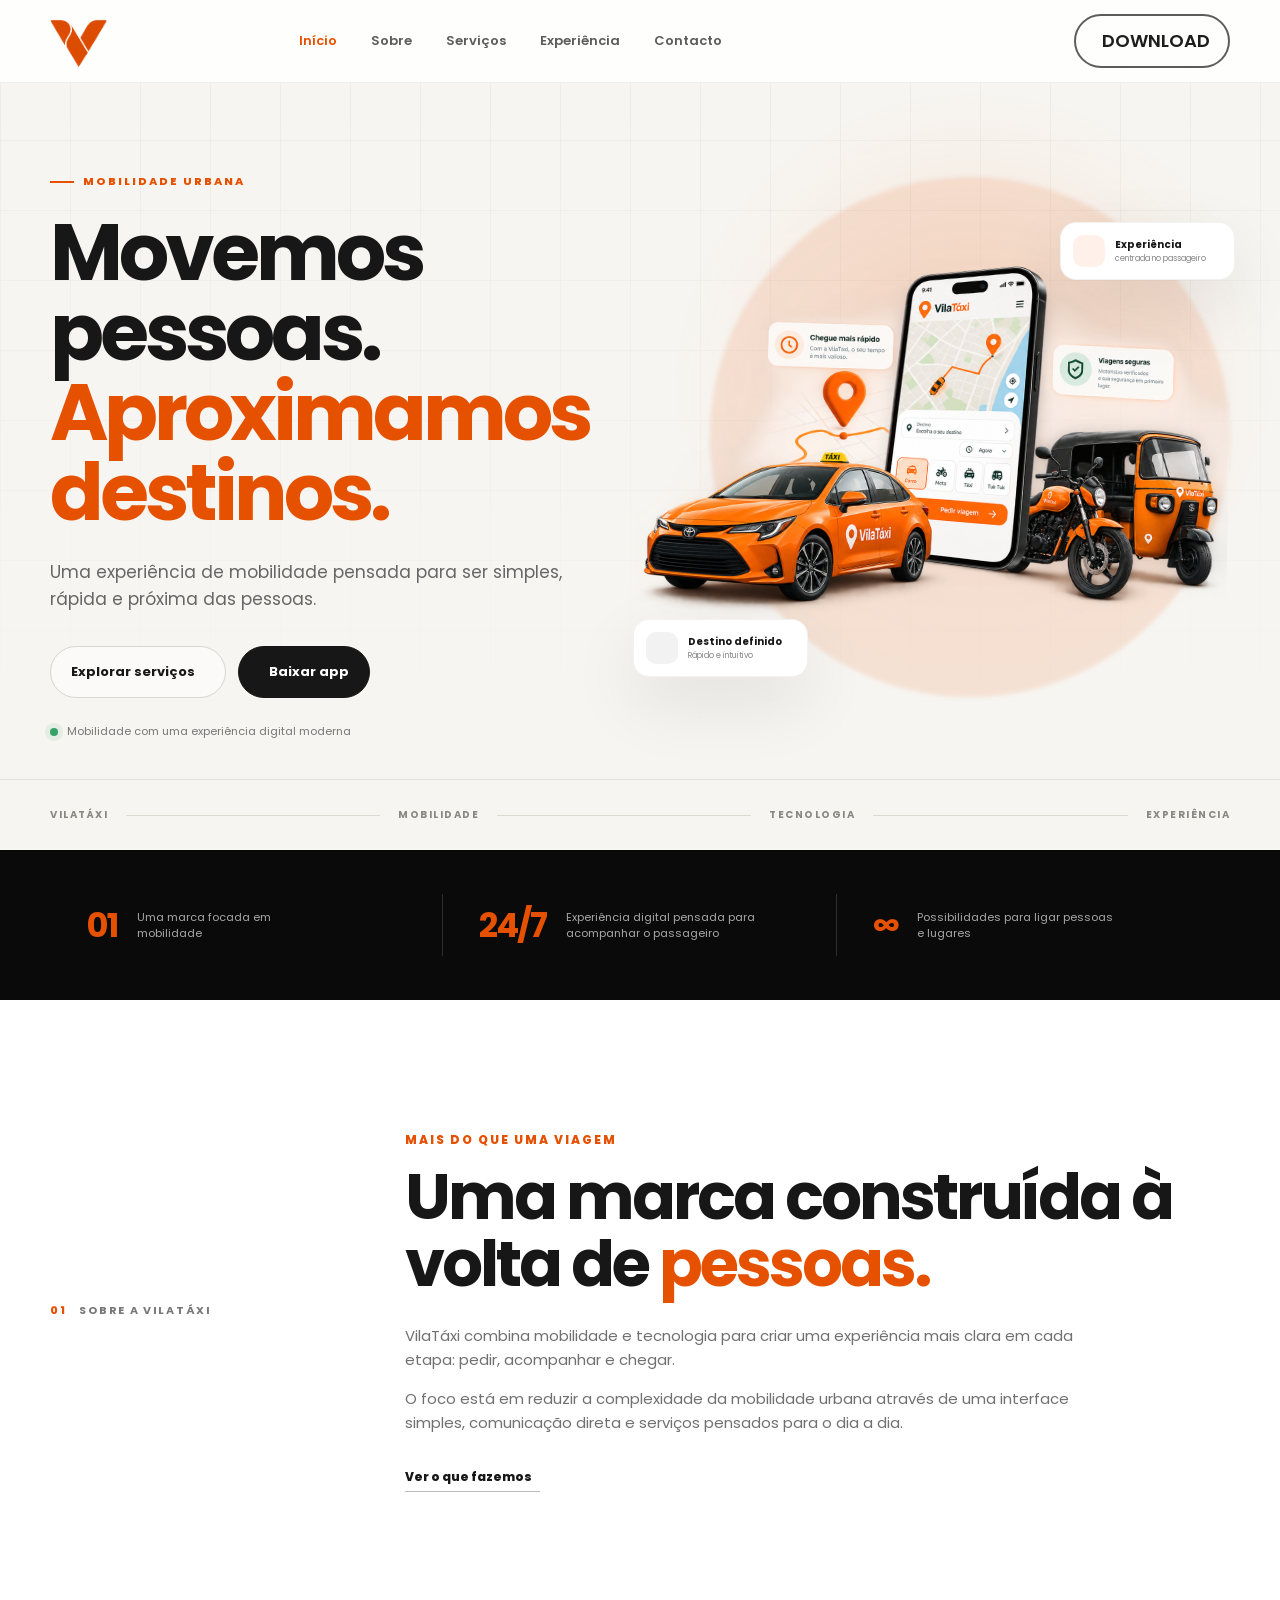
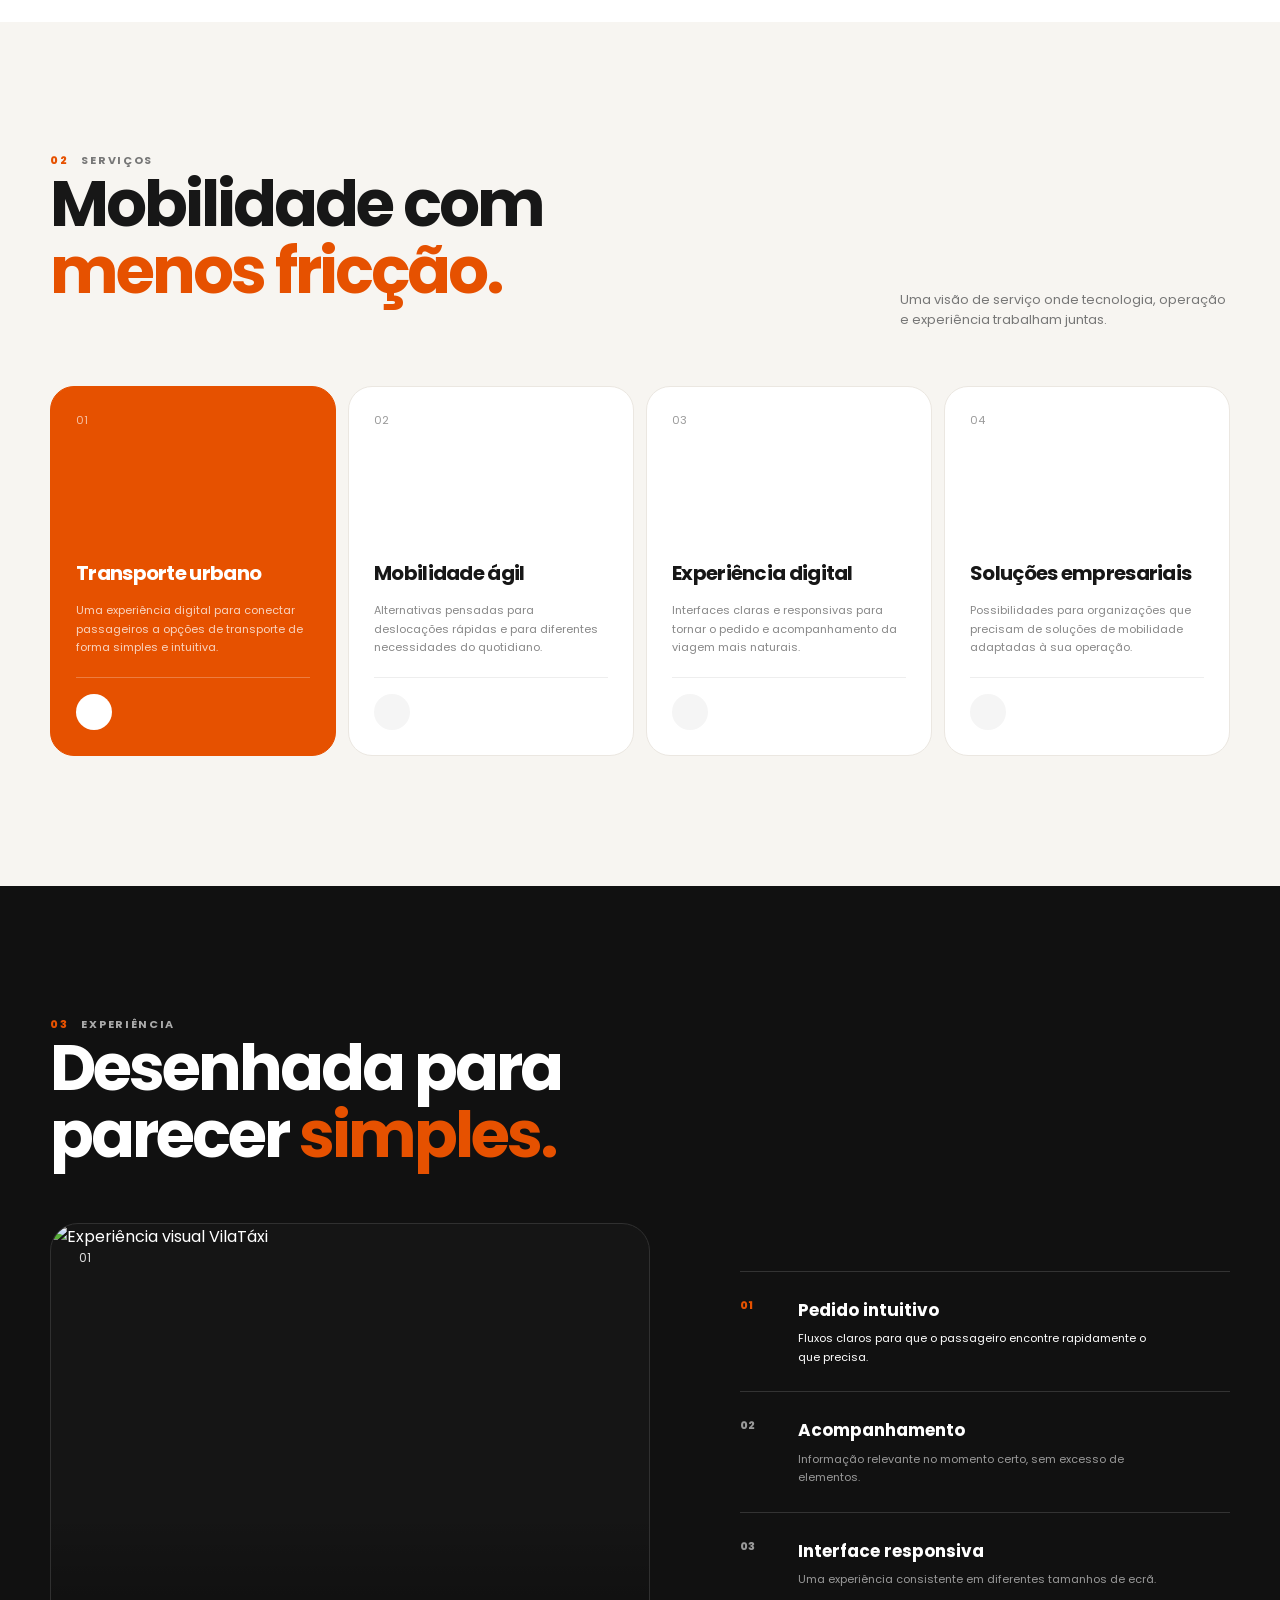
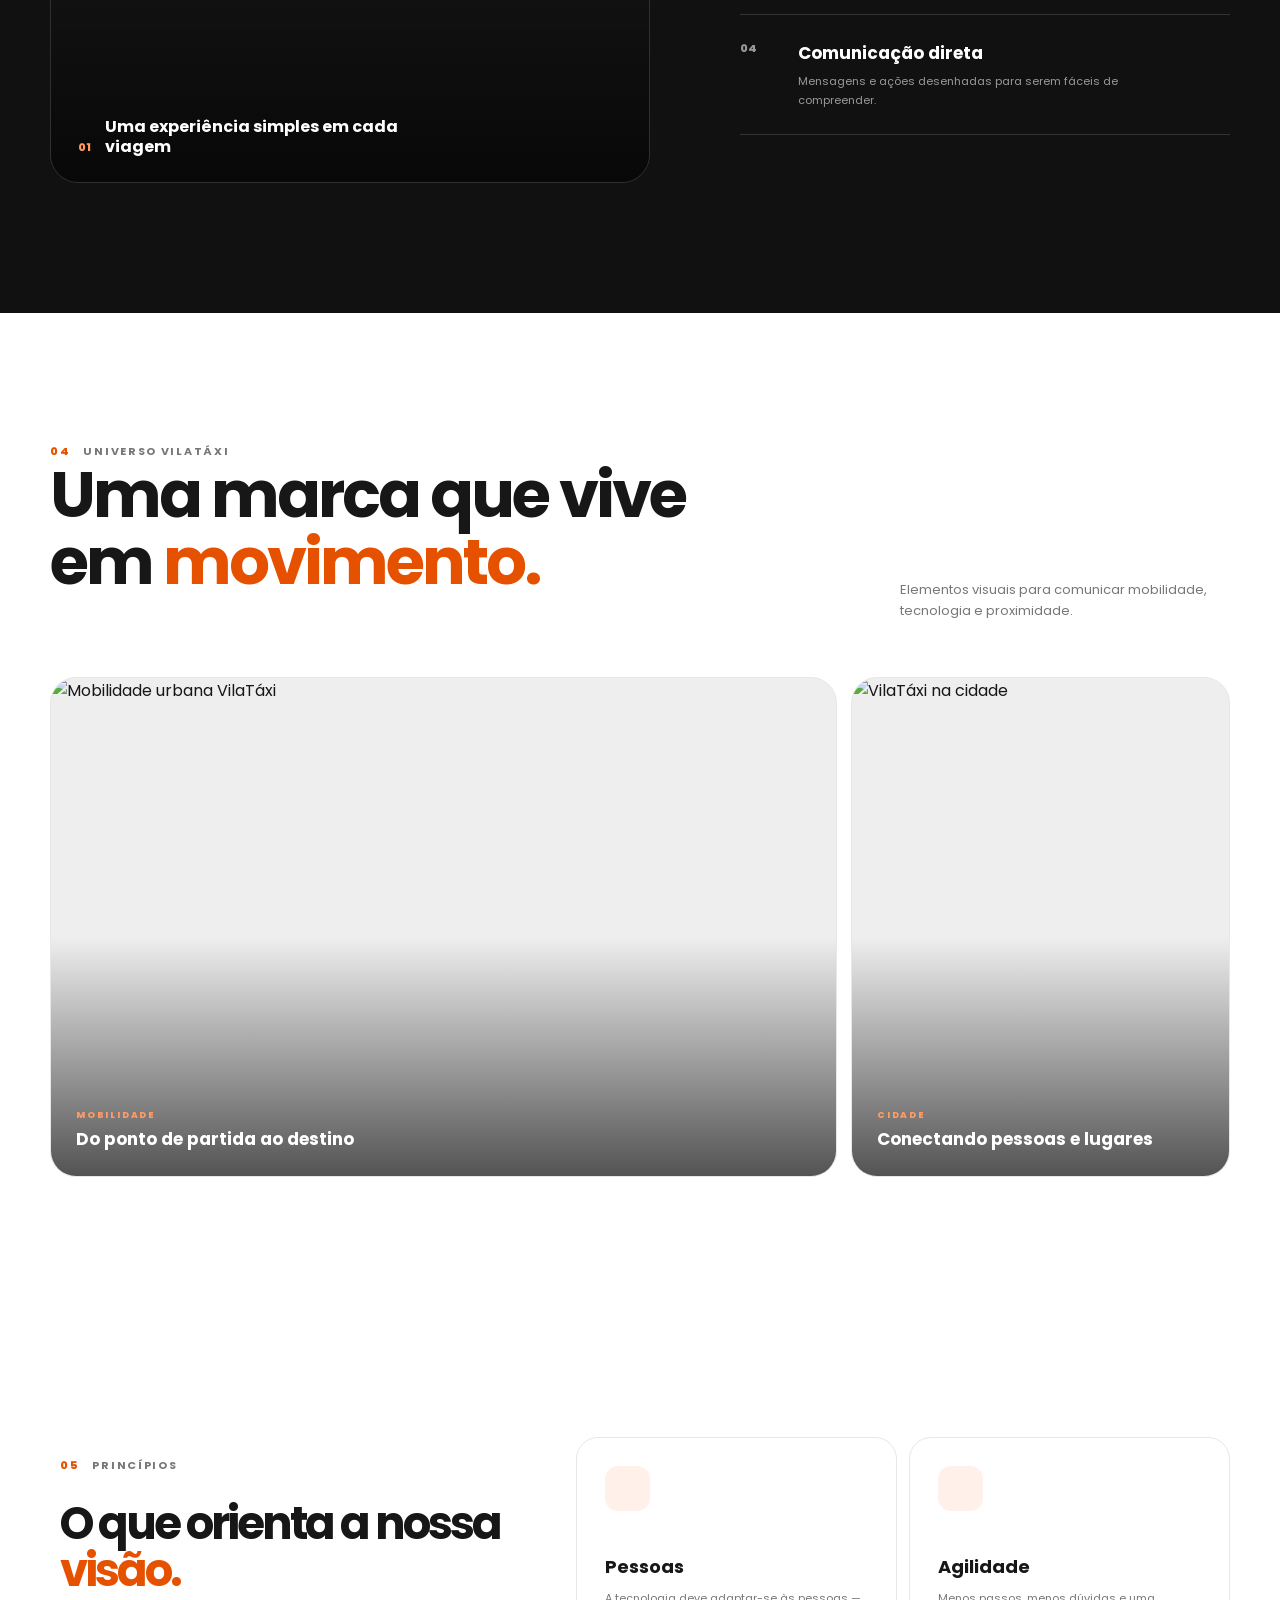
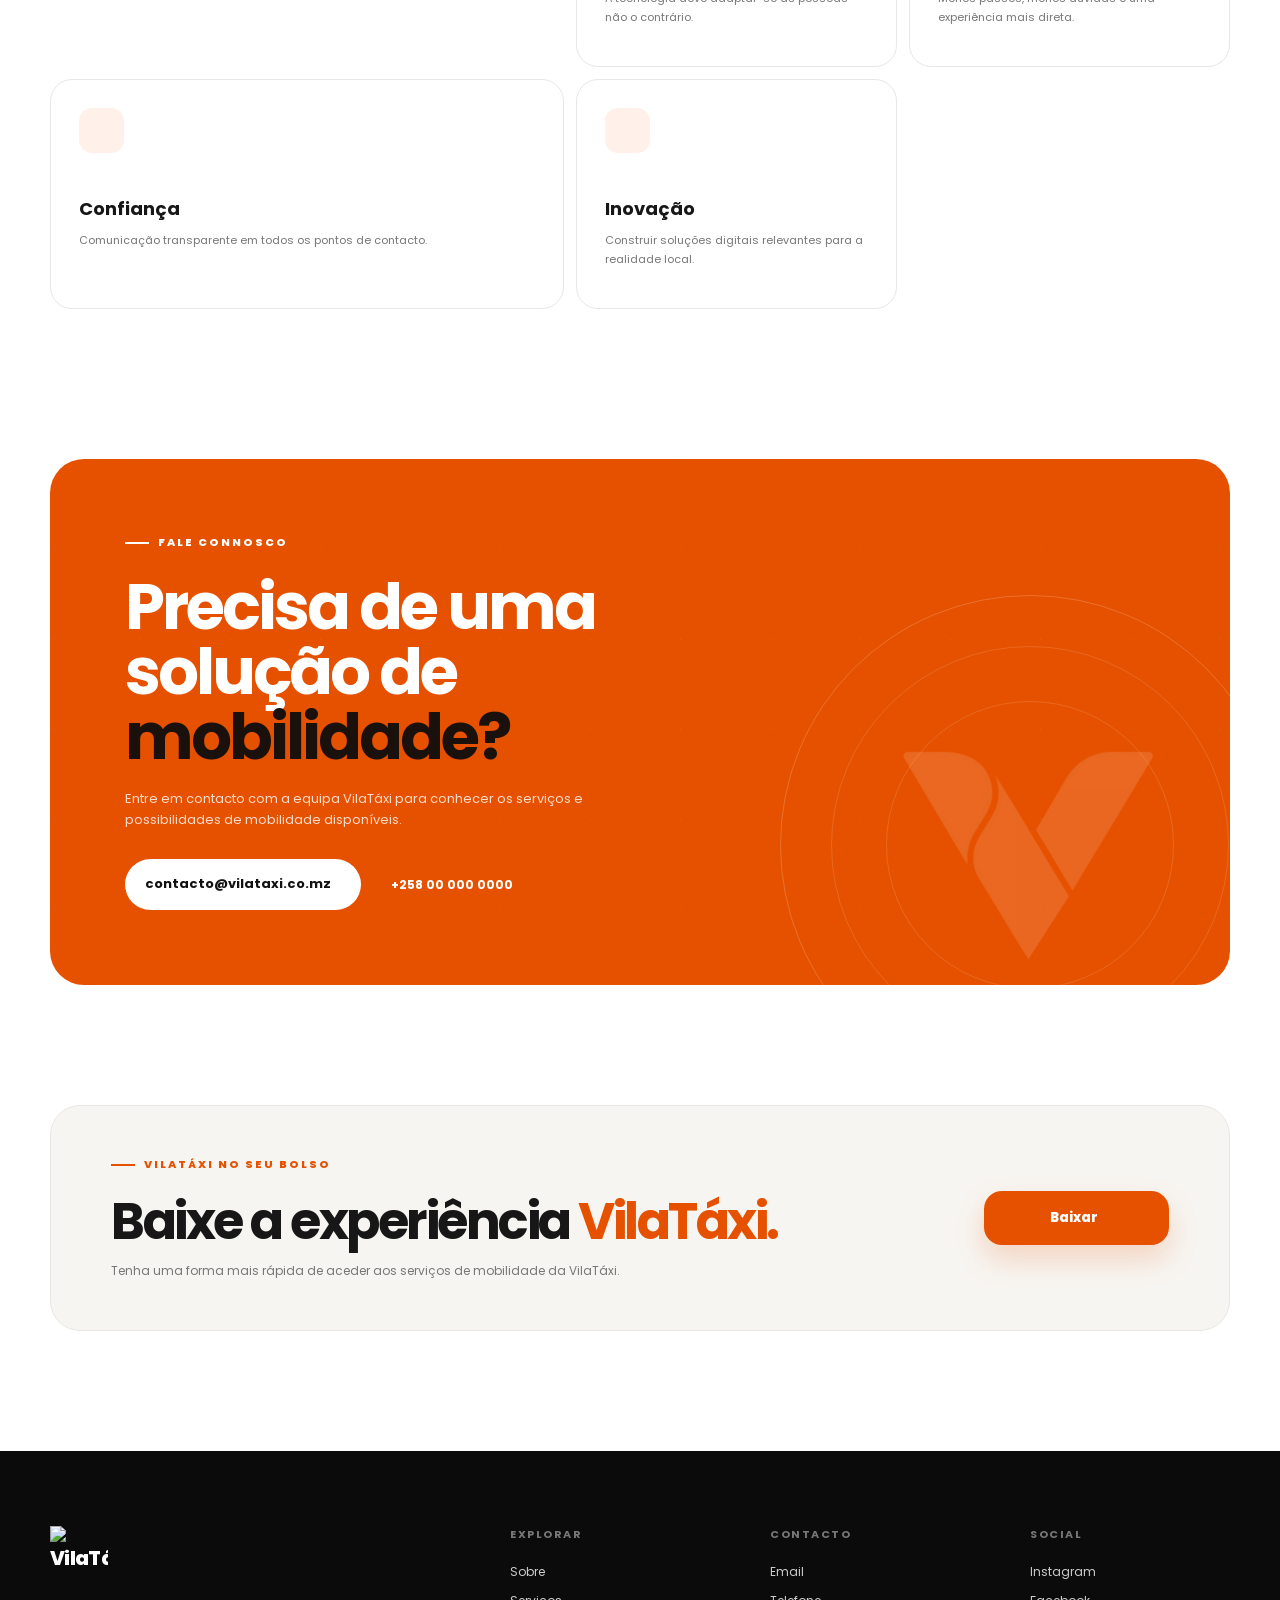
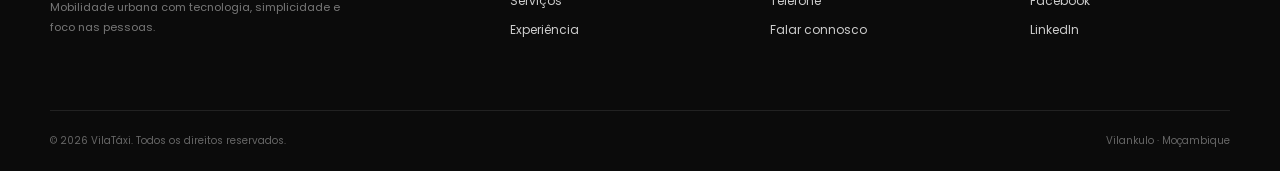
==== commit c76e2b18: "Update index.html" ====
--- a/index.html
+++ b/index.html
@@ -81,7 +81,7 @@
         <div class="hero-visual reveal delay-1">
           <div class="hero-glow"></div>
           <div class="hero-image-wrap">
-            <img src="assets/vilataxi-hero.png" alt="VilaTáxi — experiência de mobilidade com carro, moto, tuk tuk e aplicação" class="hero-image">
+            <img src="assets/hero.png" alt="VilaTáxi — experiência de mobilidade com carro, moto, tuk tuk e aplicação" class="hero-image">
           </div>
           <div class="floating-card card-rating">
             <div class="mini-icon"><iconify-icon icon="hugeicons:star"></iconify-icon></div>
@@ -261,7 +261,7 @@
           </div>
         </div>
         <div class="contact-mark">
-          <img src="assets/vilataxi-logo.png" alt="">
+          <img src="assets/vilataxi.png" alt="">
         </div>
       </div>
     </section>
@@ -285,7 +285,7 @@
   <footer>
     <div class="container footer-top">
       <div class="footer-brand">
-        <a href="#top" class="brand brand-logo-only"><span class="brand-mark"><img src="assets/vilataxi-logo.png" alt="VilaTáxi"></span></a>
+        <a href="#top" class="brand brand-logo-only"><span class="brand-mark"><img src="assets/.png" alt="VilaTáxi"></span></a>
         <p>Mobilidade urbana com tecnologia, simplicidade e foco nas pessoas.</p>
       </div>
       <div class="footer-col"><h4>Explorar</h4><a href="#sobre">Sobre</a><a href="#servicos">Serviços</a><a href="#experiencia">Experiência</a></div>
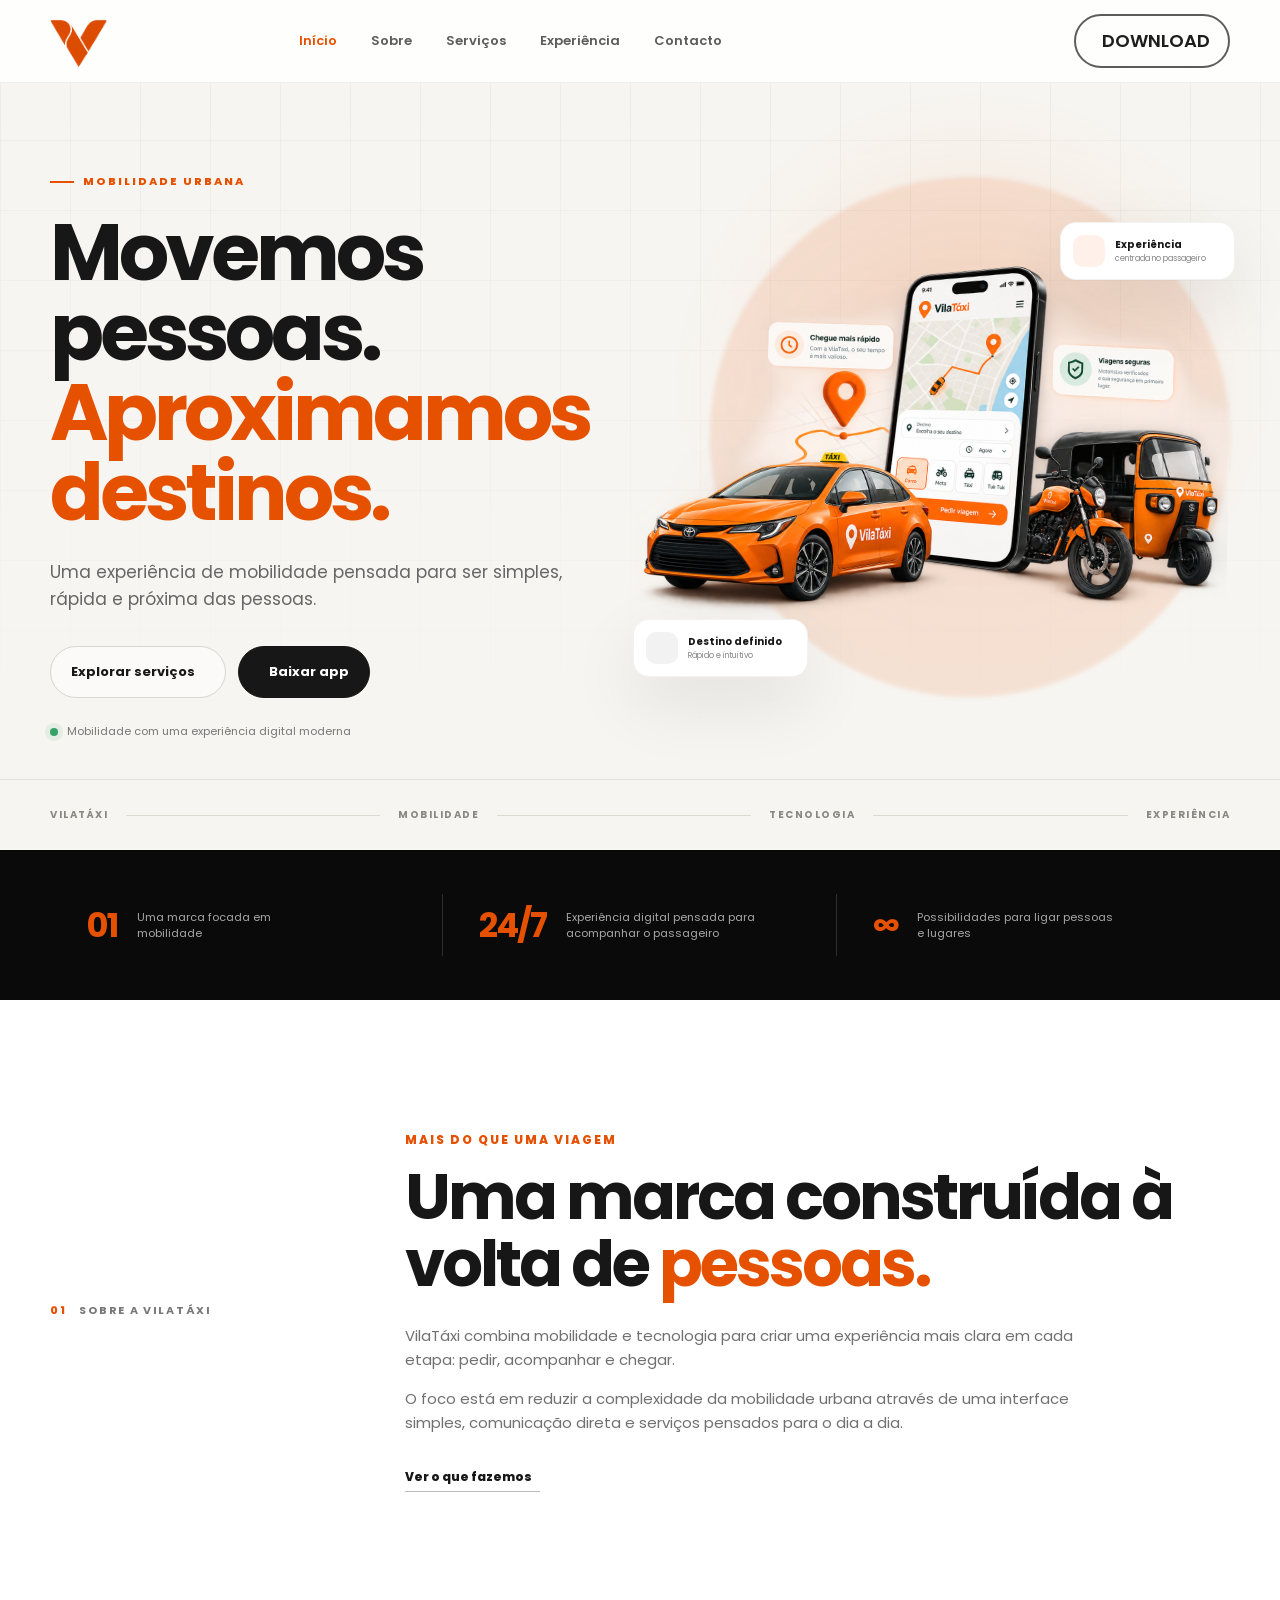
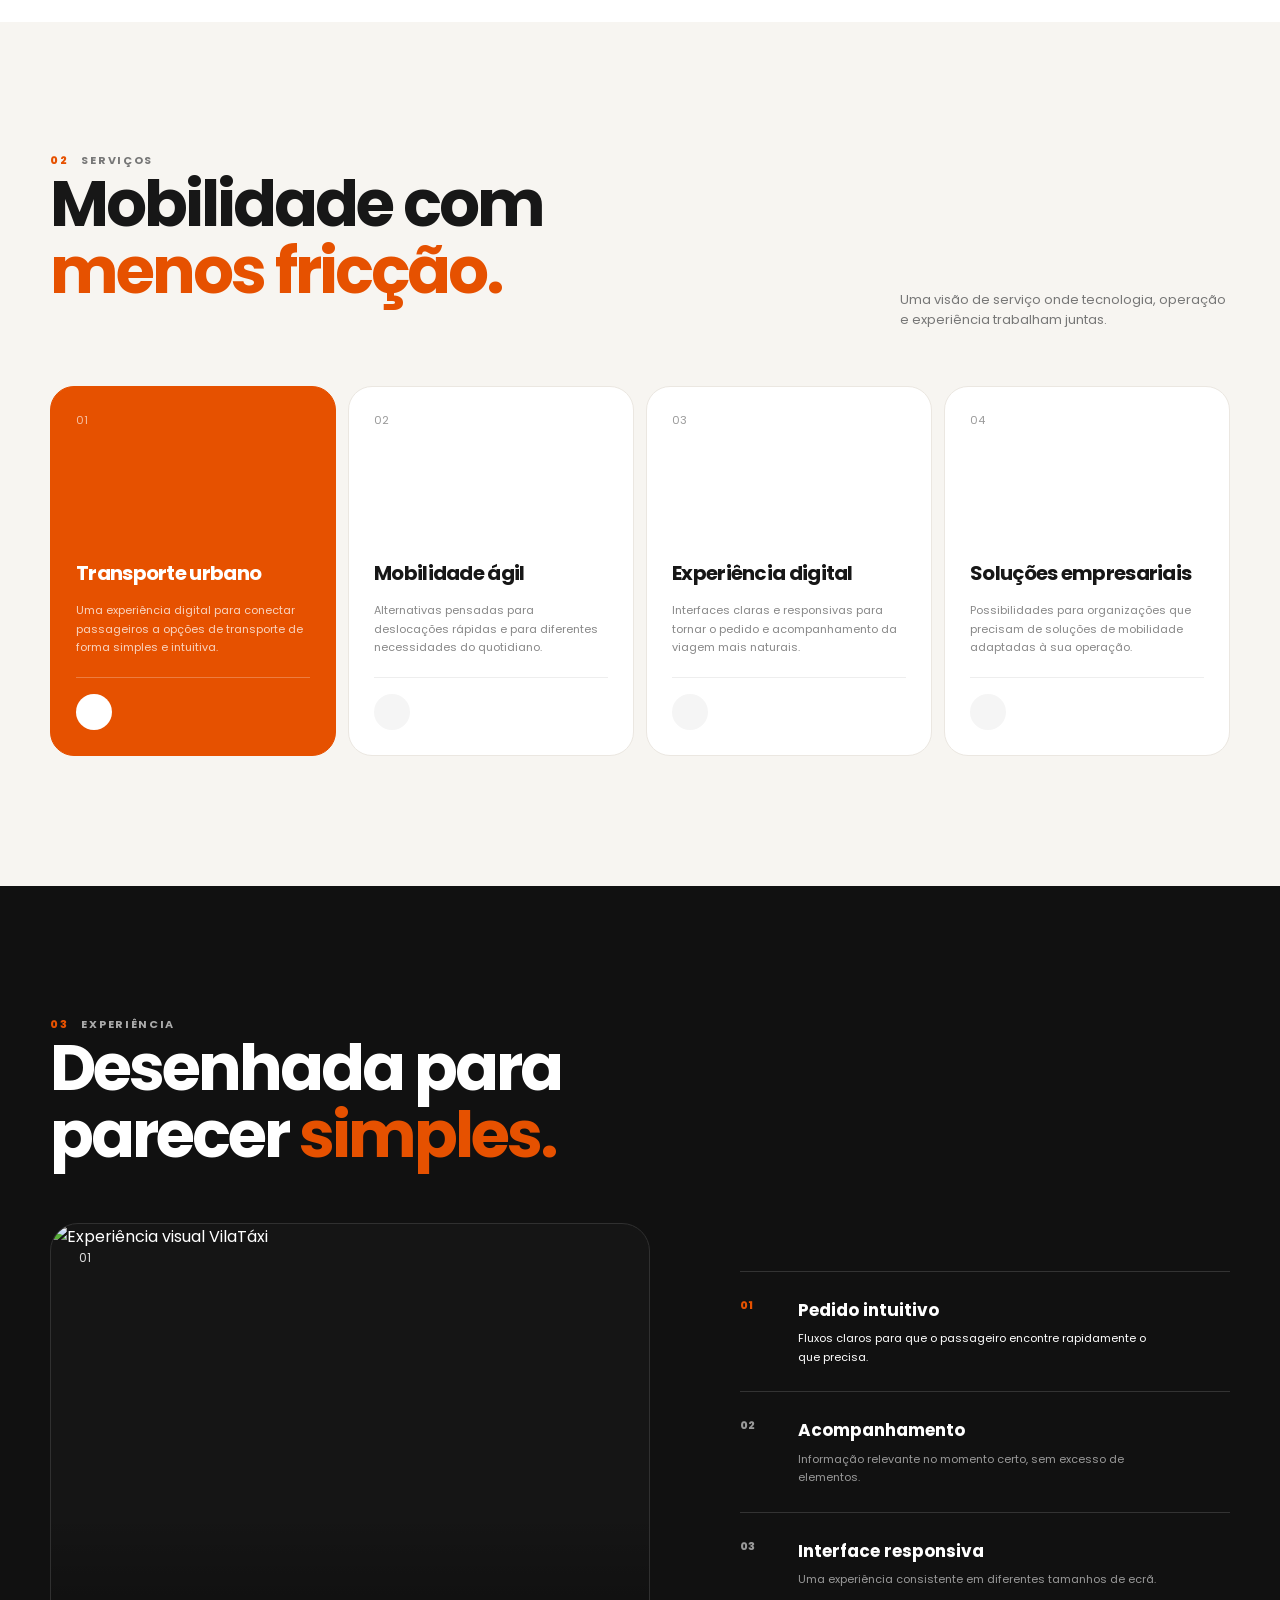
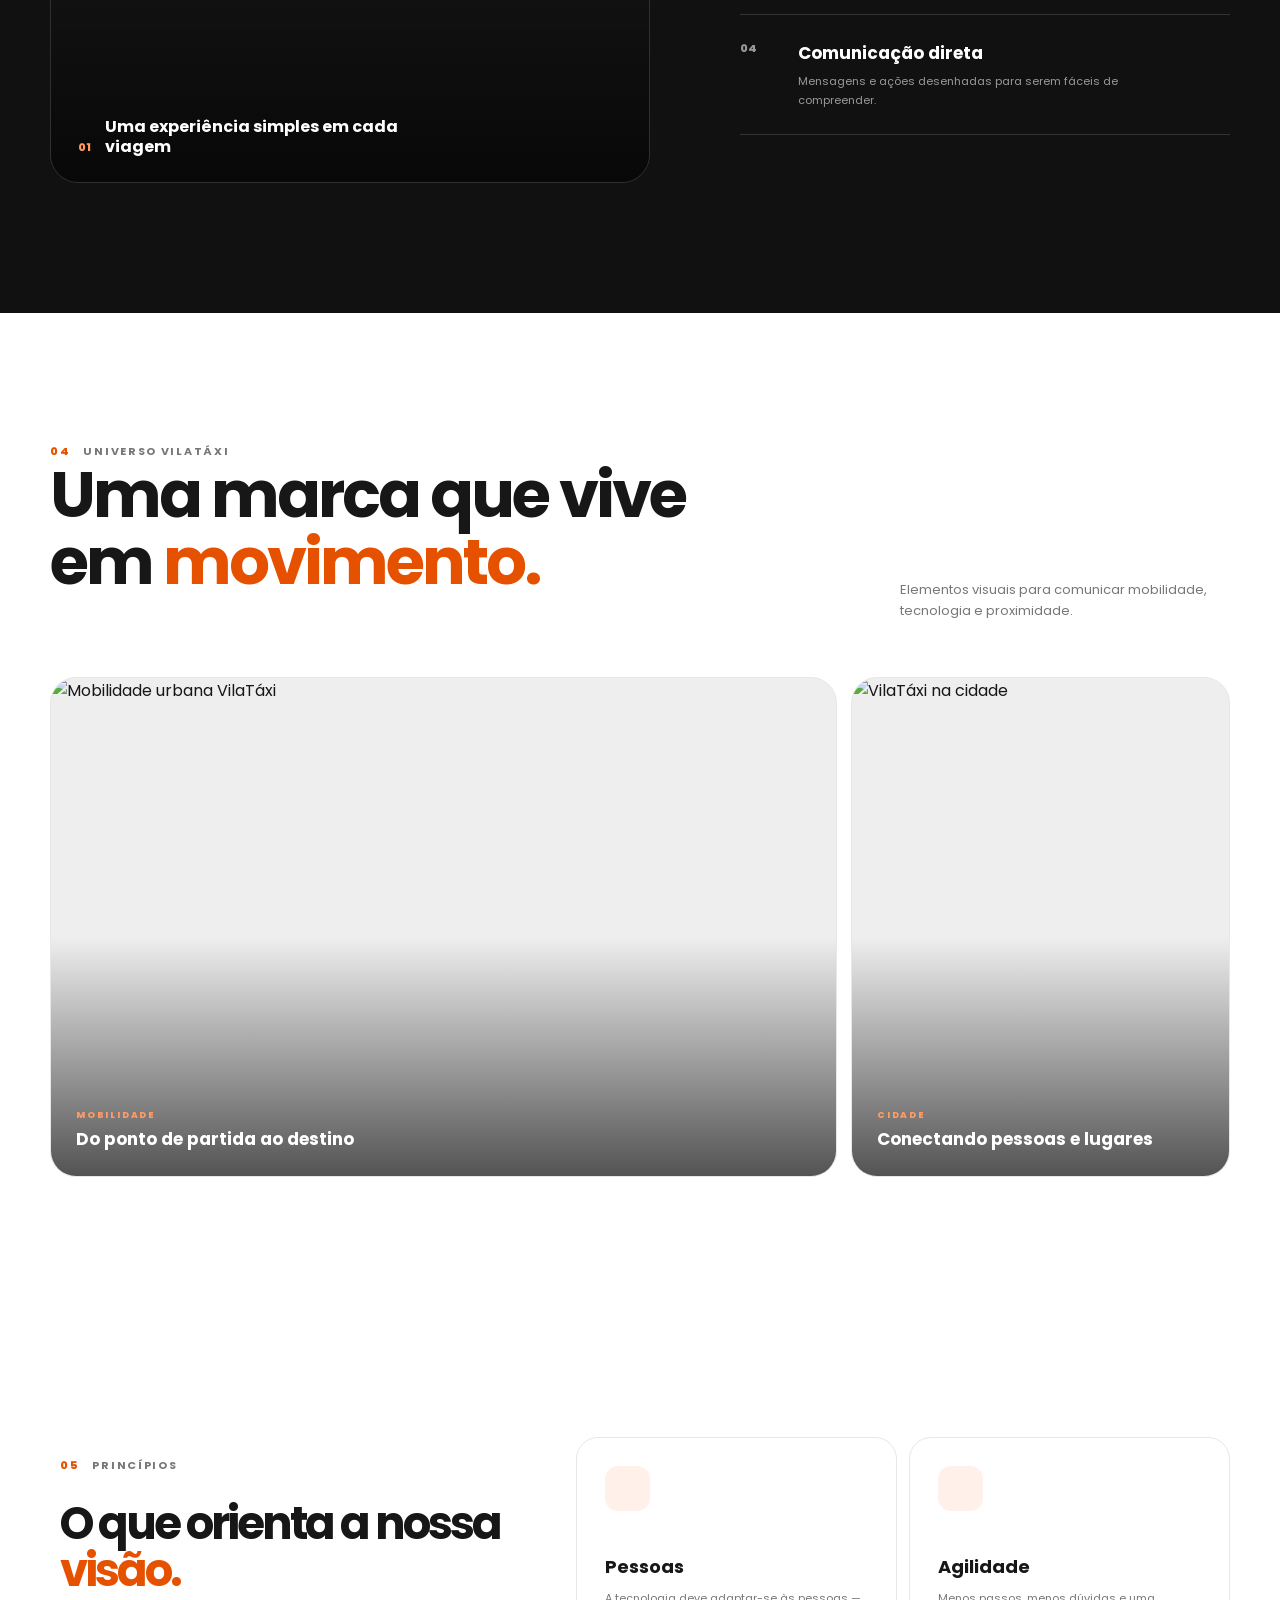
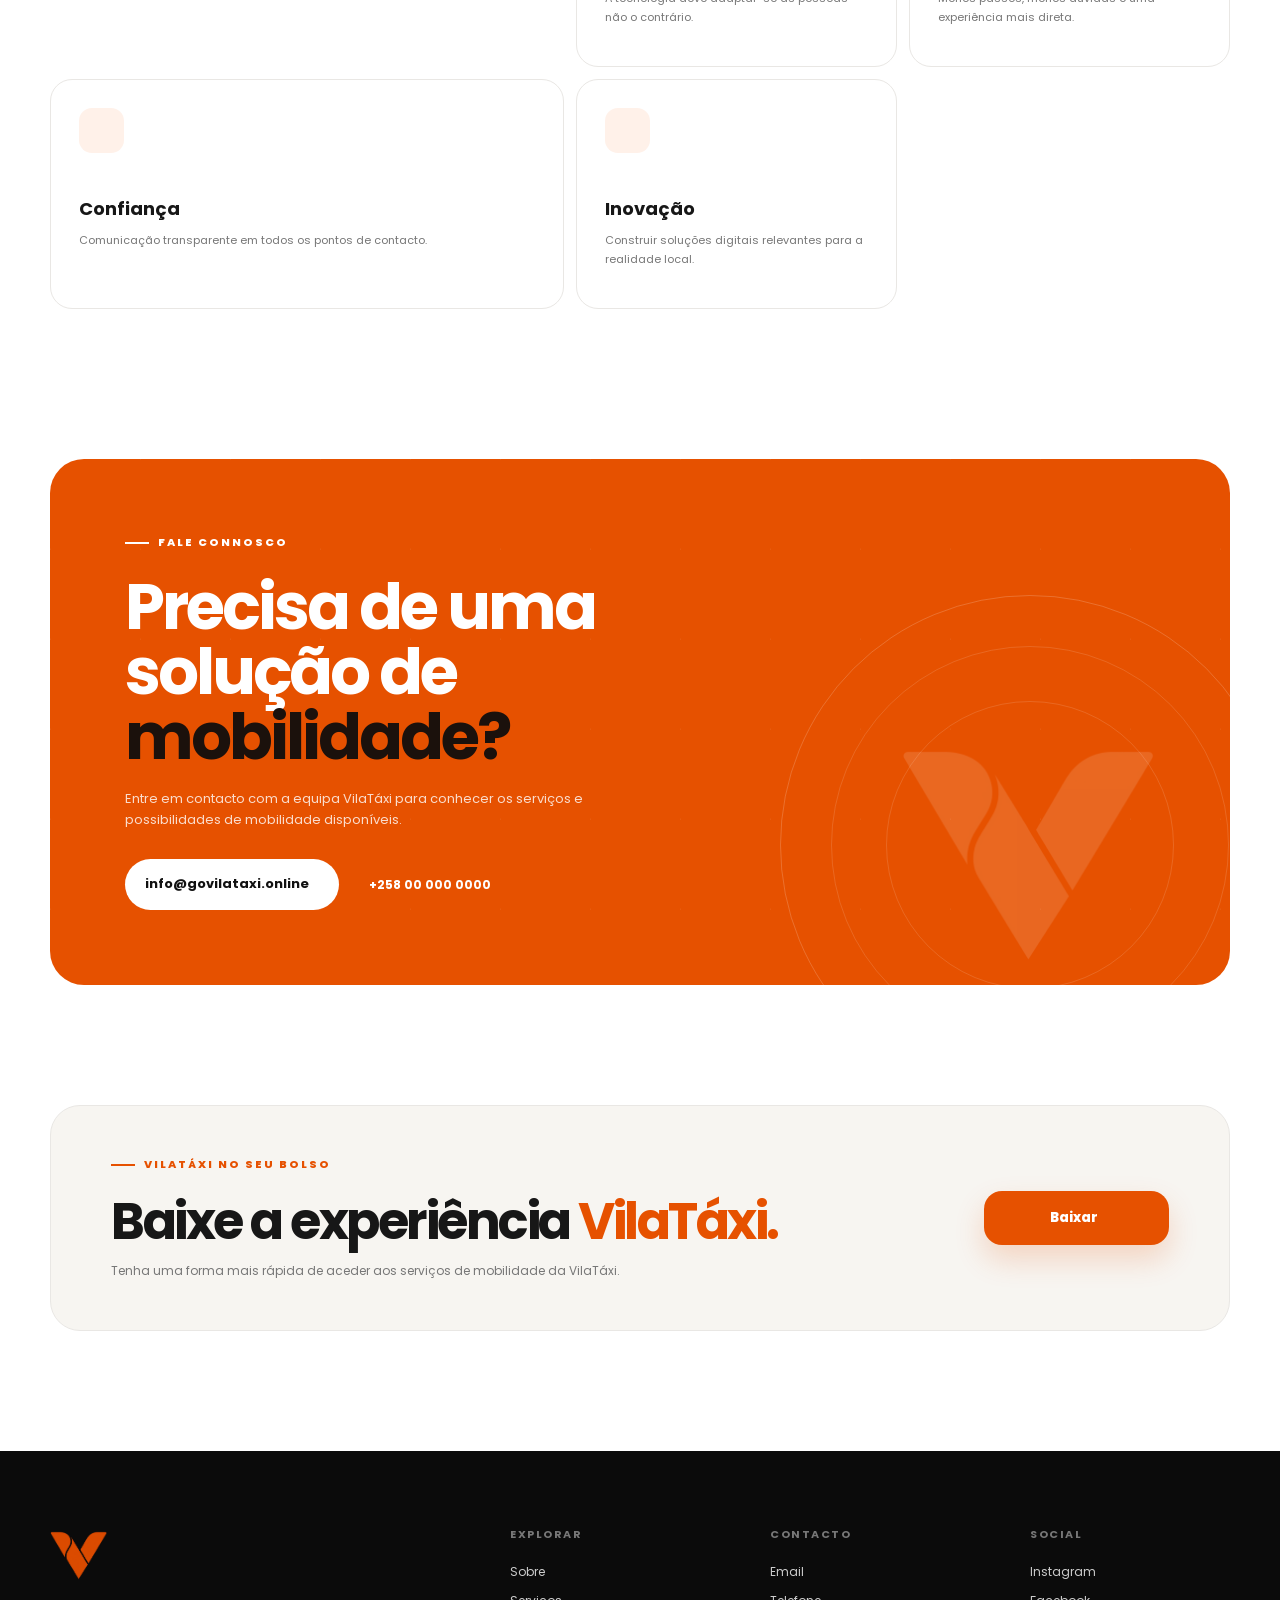
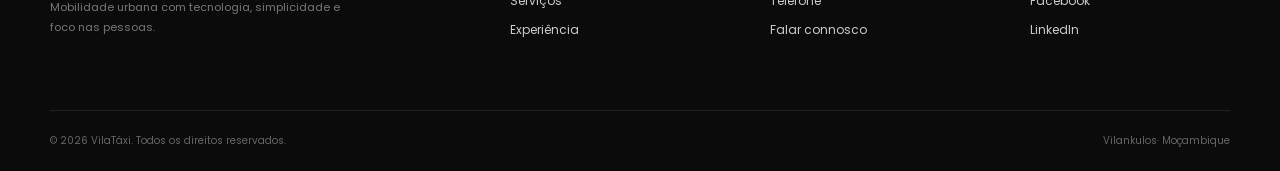
==== commit c5162cbc: "Update index.html" ====
--- a/index.html
+++ b/index.html
@@ -1,40 +1,69 @@
-<!DOCTYPE html>
-<html lang="pt-MZ">
-<head>
-  <meta charset="UTF-8">
-  <meta name="viewport" content="width=device-width, initial-scale=1.0">
-  <meta name="description" content="VilaTáxi — mobilidade urbana com uma experiência digital simples, moderna e acessível.">
-  <meta name="theme-color" content="#E65100">
-  <title>VilaTáxi — Mobilidade que aproxima</title>
-
-  <link rel="preconnect" href="https://fonts.googleapis.com">
-  <link rel="preconnect" href="https://fonts.gstatic.com" crossorigin>
-  <link href="https://fonts.googleapis.com/css2?family=Poppins:wght@400;500;600;700;800&display=swap" rel="stylesheet">
-
-  <!-- Hugeicons via Iconify -->
-  <script src="https://code.iconify.design/iconify-icon/2.1.0/iconify-icon.min.js"></script>
-  <link rel="stylesheet" href="style.css">
-</head>
-<body>
-  <div class="scroll-progress"></div>
-
-  <header class="header" id="top">
-    <div class="container nav">
-      <a href="#top" class="brand brand-logo-only" aria-label="VilaTáxi">
-        <span class="brand-mark"><img src="assets/vilataxi.png" alt="VilaTáxi"></span>
-      </a>
-
-      <nav class="desktop-nav" aria-label="Navegação principal">
-        <a class="active" href="#top">Início</a>
-        <a href="#sobre">Sobre</a>
-        <a href="#servicos">Serviços</a>
-        <a href="#experiencia">Experiência</a>
-        <a href="#contacto">Contacto</a>
-      </nav>
-
-      <div class="nav-actions">
-        <a class="download-btn" href="#baixar">
-          <iconify-icon icon="hugeicons:download-01"></iconify-icon><span>DOWNLOAD</span>
+<!DOCTYPE html>  
+<html lang="pt-MZ">  
+<head>  
+  <meta charset="UTF-8">  
+  <meta name="viewport" content="width=device-width, initial-scale=1.0">  
+  
+  <!-- Título e Metadados Básicos -->
+  <title>VilaTáxi — Moçambique</title>  
+  <meta name="description" content="VilaTáxi — Mobilidade urbana simples, rápida e moderna em Moçambique. Peça a sua viagem com facilidade, segurança e tecnologia.">  
+  <meta name="keywords" content="VilaTáxi, taxi Moçambique, mobilidade urbana vilankulos, transporte urbano, aplicativo de taxi, baixar VilaTáxi, app transporte">  
+  <meta name="author" content="VilaTáxi">  
+  <meta name="robots" content="index, follow">  
+  <meta name="theme-color" content="#E65100">  
+  <link rel="canonical" href="https://vilataxi.co.mz/">
+
+  <!-- Favicon -->
+  <link rel="icon" type="image/png" href="assets/favicon.png">
+  <link rel="apple-touch-icon" href="assets/favicon.png">
+
+  <!-- Open Graph / Facebook / WhatsApp / LinkedIn -->
+  <meta property="og:type" content="website">
+  <meta property="og:url" content="https://govilataxi.online">
+  <meta property="og:title" content="VilaTáxi — Moçambique">
+  <meta property="og:description" content="Uma experiência de mobilidade pensada para ser simples, rápida e próxima das pessoas. Baixe a aplicação oficial.">
+  <meta property="og:image" content="assets/hero.png">
+  <meta property="og:site_name" content="VilaTáxi">
+  <meta property="og:locale" content="pt_MZ">
+
+  <!-- Twitter Card -->
+  <meta name="twitter:card" content="summary_large_image">
+  <meta name="twitter:url" content="https://govilataxi.online/">
+  <meta name="twitter:title" content="VilaTáxi — Moçambique">
+  <meta name="twitter:description" content="Uma experiência de mobilidade pensada para ser simples, rápida e próxima das pessoas.">
+  <meta name="twitter:image" content="assets/hero.png">
+
+  <!-- Fontes Google -->
+  <link rel="preconnect" href="https://fonts.googleapis.com">  
+  <link rel="preconnect" href="https://fonts.gstatic.com" crossorigin>  
+  <link href="https://fonts.googleapis.com/css2?family=Poppins:wght@400;500;600;700;800&display=swap" rel="stylesheet">  
+
+  <!-- Hugeicons via Iconify -->  
+  <script src="https://code.iconify.design/iconify-icon/2.1.0/iconify-icon.min.js"></script>  
+
+  <link rel="stylesheet" href="style.css">  
+</head>  
+<body>  
+  <div class="scroll-progress"></div>  
+
+  <header class="header" id="top">  
+    <div class="container nav">  
+      <a href="#top" class="brand brand-logo-only" aria-label="VilaTáxi">  
+        <span class="brand-mark"><img src="assets/vilataxi.png" alt="VilaTáxi"></span>  
+      </a>  
+
+      <nav class="desktop-nav" aria-label="Navegação principal">  
+        <a class="active" href="#top">Início</a>  
+        <a href="#sobre">Sobre</a>  
+        <a href="#servicos">Serviços</a>  
+        <a href="#experiencia">Experiência</a>  
+        <a href="#contacto">Contacto</a>  
+      </nav>  
+
+      <div class="nav-actions">  
+        <a class="download-btn" href="app/vilataxi.apk" download aria-label="Baixar aplicativo VilaTáxi">
+          <iconify-icon icon="hugeicons:download-01"></iconify-icon>
+          <span>DOWNLOAD</span>
         </a>
         <button class="menu-btn" aria-label="Abrir menu" aria-expanded="false">
           <iconify-icon icon="hugeicons:menu-01"></iconify-icon>
@@ -42,262 +71,264 @@
       </div>
     </div>
 
-    <div class="mobile-nav">
-      <a href="#top">Início</a>
-      <a href="#sobre">Sobre</a>
-      <a href="#servicos">Serviços</a>
-      <a href="#experiencia">Experiência</a>
-      <a href="#contacto">Contacto</a>
-      <a class="mobile-download" href="#baixar">
-        <iconify-icon icon="hugeicons:download-01"></iconify-icon><span>Baixar app</span>
+    <div class="mobile-nav">  
+      <a href="#top">Início</a>  
+      <a href="#sobre">Sobre</a>  
+      <a href="#servicos">Serviços</a>  
+      <a href="#experiencia">Experiência</a>  
+      <a href="#contacto">Contacto</a>  
+      <a class="mobile-download" href="app/vilataxi.apk" download>
+        <iconify-icon icon="hugeicons:download-01"></iconify-icon>
+        <span>Baixar app</span>
       </a>
-    </div>
-  </header>
-
-  <main>
-    <section class="hero">
-      <div class="hero-grid"></div>
-      <div class="container hero-content">
-        <div class="hero-copy reveal">
-          <div class="eyebrow"><span></span> Mobilidade urbana</div>
-          <h1>Movemos pessoas.<br><em>Aproximamos destinos.</em></h1>
-          <p>Uma experiência de mobilidade pensada para ser simples, rápida e próxima das pessoas.</p>
-
-          <div class="hero-actions">
-            <a class="btn btn-ghost" href="#servicos">
-              Explorar serviços <iconify-icon icon="hugeicons:arrow-down-01"></iconify-icon>
-            </a>
-            <a class="btn btn-download" href="#baixar">
-              <iconify-icon icon="hugeicons:download-01"></iconify-icon><span>Baixar app</span>
+    </div>  
+  </header>  
+
+  <main>  
+    <section class="hero">  
+      <div class="hero-grid"></div>  
+      <div class="container hero-content">  
+        <div class="hero-copy reveal">  
+          <div class="eyebrow"><span></span> Mobilidade urbana</div>  
+          <h1>Movemos pessoas.<br><em>Aproximamos destinos.</em></h1>  
+          <p>Uma experiência de mobilidade pensada para ser simples, rápida e próxima das pessoas.</p>  
+
+          <div class="hero-actions">  
+            <a class="btn btn-ghost" href="#servicos">  
+              Explorar serviços <iconify-icon icon="hugeicons:arrow-down-01"></iconify-icon>  
+            </a>  
+            <a class="btn btn-download" href="app/vilataxi.apk" download>
+              <iconify-icon icon="hugeicons:download-01"></iconify-icon>
+              <span>Baixar app</span>
             </a>
           </div>
 
-          <div class="hero-note">
-            <span class="pulse"></span>
-            <span>Mobilidade com uma experiência digital moderna</span>
-          </div>
-        </div>
-
-        <div class="hero-visual reveal delay-1">
-          <div class="hero-glow"></div>
-          <div class="hero-image-wrap">
-            <img src="assets/hero.png" alt="VilaTáxi — experiência de mobilidade com carro, moto, tuk tuk e aplicação" class="hero-image">
-          </div>
-          <div class="floating-card card-rating">
-            <div class="mini-icon"><iconify-icon icon="hugeicons:star"></iconify-icon></div>
-            <div><strong>Experiência</strong><small>centrada no passageiro</small></div>
-          </div>
-          <div class="floating-card card-route">
-            <div class="route-icon"><iconify-icon icon="hugeicons:route-01"></iconify-icon></div>
-            <div><strong>Destino definido</strong><small>Rápido e intuitivo</small></div>
-          </div>
-        </div>
-      </div>
-
-      <div class="hero-bottom">
-        <div class="container trust-row">
-          <span>VilaTáxi</span><div></div>
-          <span>Mobilidade</span><div></div>
-          <span>Tecnologia</span><div></div>
-          <span>Experiência</span>
-        </div>
-      </div>
-    </section>
-
-    <section class="stats">
-      <div class="container stats-grid">
-        <div class="stat"><strong>01</strong><span>Uma marca focada em mobilidade</span></div>
-        <div class="stat"><strong>24/7</strong><span>Experiência digital pensada para acompanhar o passageiro</span></div>
-        <div class="stat"><strong>∞</strong><span>Possibilidades para ligar pessoas e lugares</span></div>
-      </div>
-    </section>
-
-    <section class="section about" id="sobre">
-      <div class="container split">
-        <div class="section-label reveal"><span>01</span><b>Sobre a VilaTáxi</b></div>
-        <div class="about-copy reveal delay-1">
-          <p class="kicker">Mais do que uma viagem</p>
-          <h2>Uma marca construída à volta de <span>pessoas.</span></h2>
-          <p>VilaTáxi combina mobilidade e tecnologia para criar uma experiência mais clara em cada etapa: pedir, acompanhar e chegar.</p>
-          <p>O foco está em reduzir a complexidade da mobilidade urbana através de uma interface simples, comunicação direta e serviços pensados para o dia a dia.</p>
-          <a class="text-link" href="#servicos">Ver o que fazemos <iconify-icon icon="hugeicons:arrow-up-right-01"></iconify-icon></a>
-        </div>
-      </div>
-    </section>
-
-    <section class="section services" id="servicos">
-      <div class="container">
-        <div class="section-head reveal">
-          <div>
-            <div class="section-label"><span>02</span><b>Serviços</b></div>
-            <h2>Mobilidade com <span>menos fricção.</span></h2>
-          </div>
-          <p>Uma visão de serviço onde tecnologia, operação e experiência trabalham juntas.</p>
-        </div>
-
-        <div class="service-grid">
-          <article class="service-card featured reveal">
-            <div class="service-top"><span>01</span><iconify-icon icon="hugeicons:car-01"></iconify-icon></div>
-            <h3>Transporte urbano</h3>
-            <p>Uma experiência digital para conectar passageiros a opções de transporte de forma simples e intuitiva.</p>
-            <div class="service-line"></div>
-            <a href="#contacto" aria-label="Saber mais sobre transporte urbano"><iconify-icon icon="hugeicons:arrow-up-right-01"></iconify-icon></a>
-          </article>
-
-          <article class="service-card reveal delay-1">
-            <div class="service-top"><span>02</span><iconify-icon icon="hugeicons:motorcycle-01"></iconify-icon></div>
-            <h3>Mobilidade ágil</h3>
-            <p>Alternativas pensadas para deslocações rápidas e para diferentes necessidades do quotidiano.</p>
-            <div class="service-line"></div>
-            <a href="#contacto" aria-label="Saber mais sobre mobilidade ágil"><iconify-icon icon="hugeicons:arrow-up-right-01"></iconify-icon></a>
-          </article>
-
-          <article class="service-card reveal delay-2">
-            <div class="service-top"><span>03</span><iconify-icon icon="hugeicons:smart-phone-01"></iconify-icon></div>
-            <h3>Experiência digital</h3>
-            <p>Interfaces claras e responsivas para tornar o pedido e acompanhamento da viagem mais naturais.</p>
-            <div class="service-line"></div>
-            <a href="#contacto" aria-label="Saber mais sobre experiência digital"><iconify-icon icon="hugeicons:arrow-up-right-01"></iconify-icon></a>
-          </article>
-
-          <article class="service-card reveal">
-            <div class="service-top"><span>04</span><iconify-icon icon="hugeicons:building-03"></iconify-icon></div>
-            <h3>Soluções empresariais</h3>
-            <p>Possibilidades para organizações que precisam de soluções de mobilidade adaptadas à sua operação.</p>
-            <div class="service-line"></div>
-            <a href="#contacto" aria-label="Saber mais sobre soluções empresariais"><iconify-icon icon="hugeicons:arrow-up-right-01"></iconify-icon></a>
-          </article>
-        </div>
-      </div>
-    </section>
-
-    <section class="section experience" id="experiencia">
-      <div class="container">
-        <div class="experience-head reveal">
-          <div class="section-label"><span>03</span><b>Experiência</b></div>
-          <h2>Desenhada para parecer <span>simples.</span></h2>
-        </div>
-
-        <div class="experience-layout">
-          <div class="experience-image image-panel reveal">
-            <div class="experience-number">01</div>
-            <img src="assets/vilataxi-hero.png" alt="Experiência visual VilaTáxi" loading="lazy">
-            <div class="image-caption"><span>01</span><strong>Uma experiência simples em cada viagem</strong></div>
-          </div>
-
-          <div class="feature-list reveal delay-1">
-            <div class="feature-item active">
-              <div class="feature-num">01</div>
-              <div><h3>Pedido intuitivo</h3><p>Fluxos claros para que o passageiro encontre rapidamente o que precisa.</p></div>
-              <iconify-icon icon="hugeicons:arrow-up-right-01"></iconify-icon>
-            </div>
-            <div class="feature-item">
-              <div class="feature-num">02</div>
-              <div><h3>Acompanhamento</h3><p>Informação relevante no momento certo, sem excesso de elementos.</p></div>
-              <iconify-icon icon="hugeicons:arrow-up-right-01"></iconify-icon>
-            </div>
-            <div class="feature-item">
-              <div class="feature-num">03</div>
-              <div><h3>Interface responsiva</h3><p>Uma experiência consistente em diferentes tamanhos de ecrã.</p></div>
-              <iconify-icon icon="hugeicons:arrow-up-right-01"></iconify-icon>
-            </div>
-            <div class="feature-item">
-              <div class="feature-num">04</div>
-              <div><h3>Comunicação direta</h3><p>Mensagens e ações desenhadas para serem fáceis de compreender.</p></div>
-              <iconify-icon icon="hugeicons:arrow-up-right-01"></iconify-icon>
-            </div>
-          </div>
-        </div>
-      </div>
-    </section>
-
-    <section class="section gallery" id="universo">
-      <div class="container">
-        <div class="section-head reveal">
-          <div>
-            <div class="section-label"><span>04</span><b>Universo VilaTáxi</b></div>
-            <h2>Uma marca que vive em <span>movimento.</span></h2>
-          </div>
-          <p>Elementos visuais para comunicar mobilidade, tecnologia e proximidade.</p>
-        </div>
-        <div class="gallery-grid">
-          <figure class="gallery-card large reveal">
-            <img src="assets/vilataxi-hero.png" alt="Mobilidade urbana VilaTáxi" loading="lazy">
-            <figcaption><span>Mobilidade</span><strong>Do ponto de partida ao destino</strong></figcaption>
-          </figure>
-          <figure class="gallery-card reveal delay-1">
-            <img src="assets/vilataxi-hero.png" alt="VilaTáxi na cidade" loading="lazy">
-            <figcaption><span>Cidade</span><strong>Conectando pessoas e lugares</strong></figcaption>
-          </figure>
-        </div>
-      </div>
-    </section>
-
-    <section class="section values">
-      <div class="container">
-        <div class="values-grid">
-          <div class="value-intro reveal">
-            <div class="section-label"><span>05</span><b>Princípios</b></div>
-            <h2>O que orienta a nossa <span>visão.</span></h2>
-          </div>
-          <div class="value reveal delay-1"><div class="value-icon"><iconify-icon icon="hugeicons:user-multiple-02"></iconify-icon></div><h3>Pessoas</h3><p>A tecnologia deve adaptar-se às pessoas — não o contrário.</p></div>
-          <div class="value reveal delay-2"><div class="value-icon"><iconify-icon icon="hugeicons:flash"></iconify-icon></div><h3>Agilidade</h3><p>Menos passos, menos dúvidas e uma experiência mais direta.</p></div>
-          <div class="value reveal"><div class="value-icon"><iconify-icon icon="hugeicons:shield-01"></iconify-icon></div><h3>Confiança</h3><p>Comunicação transparente em todos os pontos de contacto.</p></div>
-          <div class="value reveal delay-1"><div class="value-icon"><iconify-icon icon="hugeicons:bulb"></iconify-icon></div><h3>Inovação</h3><p>Construir soluções digitais relevantes para a realidade local.</p></div>
-        </div>
-      </div>
-    </section>
-
-    <section class="section contact" id="contacto">
-      <div class="container contact-card reveal">
-        <div class="contact-pattern"></div>
-        <div class="contact-content">
-          <div class="eyebrow light"><span></span> Fale connosco</div>
-          <h2>Precisa de uma solução de<br><em>mobilidade?</em></h2>
-          <p>Entre em contacto com a equipa VilaTáxi para conhecer os serviços e possibilidades de mobilidade disponíveis.</p>
-          <div class="contact-actions">
-            <a class="btn btn-light" href="mailto:contacto@vilataxi.co.mz">contacto@vilataxi.co.mz <iconify-icon icon="hugeicons:arrow-up-right-01"></iconify-icon></a>
-            <a class="contact-phone" href="tel:+258000000000"><iconify-icon icon="hugeicons:call-02"></iconify-icon> +258 00 000 0000</a>
-          </div>
-        </div>
-        <div class="contact-mark">
-          <img src="assets/vilataxi.png" alt="">
-        </div>
-      </div>
-    </section>
-
-    <section class="download-section" id="baixar">
-      <div class="container download-card reveal">
-        <div>
-          <div class="eyebrow"><span></span> VilaTáxi no seu bolso</div>
-          <h2>Baixe a experiência <span>VilaTáxi.</span></h2>
-          <p>Tenha uma forma mais rápida de aceder aos serviços de mobilidade da VilaTáxi.</p>
-        </div>
-        <a class="download-big" href="#" aria-label="Baixar aplicação VilaTáxi">
+          <div class="hero-note">  
+            <span class="pulse"></span>  
+            <span>Mobilidade com uma experiência digital moderna</span>  
+          </div>  
+        </div>  
+
+        <div class="hero-visual reveal delay-1">  
+          <div class="hero-glow"></div>  
+          <div class="hero-image-wrap">  
+            <img src="assets/hero.png" alt="VilaTáxi — experiência de mobilidade com carro, moto, tuk tuk e aplicação" class="hero-image">  
+          </div>  
+          <div class="floating-card card-rating">  
+            <div class="mini-icon"><iconify-icon icon="hugeicons:star"></iconify-icon></div>  
+            <div><strong>Experiência</strong><small>centrada no passageiro</small></div>  
+          </div>  
+          <div class="floating-card card-route">  
+            <div class="route-icon"><iconify-icon icon="hugeicons:route-01"></iconify-icon></div>  
+            <div><strong>Destino definido</strong><small>Rápido e intuitivo</small></div>  
+          </div>  
+        </div>  
+      </div>  
+
+      <div class="hero-bottom">  
+        <div class="container trust-row">  
+          <span>VilaTáxi</span><div></div>  
+          <span>Mobilidade</span><div></div>  
+          <span>Tecnologia</span><div></div>  
+          <span>Experiência</span>  
+        </div>  
+      </div>  
+    </section>  
+
+    <section class="stats">  
+      <div class="container stats-grid">  
+        <div class="stat"><strong>01</strong><span>Uma marca focada em mobilidade</span></div>  
+        <div class="stat"><strong>24/7</strong><span>Experiência digital pensada para acompanhar o passageiro</span></div>  
+        <div class="stat"><strong>∞</strong><span>Possibilidades para ligar pessoas e lugares</span></div>  
+      </div>  
+    </section>  
+
+    <section class="section about" id="sobre">  
+      <div class="container split">  
+        <div class="section-label reveal"><span>01</span><b>Sobre a VilaTáxi</b></div>  
+        <div class="about-copy reveal delay-1">  
+          <p class="kicker">Mais do que uma viagem</p>  
+          <h2>Uma marca construída à volta de <span>pessoas.</span></h2>  
+          <p>VilaTáxi combina mobilidade e tecnologia para criar uma experiência mais clara em cada etapa: pedir, acompanhar e chegar.</p>  
+          <p>O foco está em reduzir a complexidade da mobilidade urbana através de uma interface simples, comunicação direta e serviços pensados para o dia a dia.</p>  
+          <a class="text-link" href="#servicos">Ver o que fazemos <iconify-icon icon="hugeicons:arrow-up-right-01"></iconify-icon></a>  
+        </div>  
+      </div>  
+    </section>  
+
+    <section class="section services" id="servicos">  
+      <div class="container">  
+        <div class="section-head reveal">  
+          <div>  
+            <div class="section-label"><span>02</span><b>Serviços</b></div>  
+            <h2>Mobilidade com <span>menos fricção.</span></h2>  
+          </div>  
+          <p>Uma visão de serviço onde tecnologia, operação e experiência trabalham juntas.</p>  
+        </div>  
+
+        <div class="service-grid">  
+          <article class="service-card featured reveal">  
+            <div class="service-top"><span>01</span><iconify-icon icon="hugeicons:car-01"></iconify-icon></div>  
+            <h3>Transporte urbano</h3>  
+            <p>Uma experiência digital para conectar passageiros a opções de transporte de forma simples e intuitiva.</p>  
+            <div class="service-line"></div>  
+            <a href="#contacto" aria-label="Saber mais sobre transporte urbano"><iconify-icon icon="hugeicons:arrow-up-right-01"></iconify-icon></a>  
+          </article>  
+
+          <article class="service-card reveal delay-1">  
+            <div class="service-top"><span>02</span><iconify-icon icon="hugeicons:motorcycle-01"></iconify-icon></div>  
+            <h3>Mobilidade ágil</h3>  
+            <p>Alternativas pensadas para deslocações rápidas e para diferentes necessidades do quotidiano.</p>  
+            <div class="service-line"></div>  
+            <a href="#contacto" aria-label="Saber mais sobre mobilidade ágil"><iconify-icon icon="hugeicons:arrow-up-right-01"></iconify-icon></a>  
+          </article>  
+
+          <article class="service-card reveal delay-2">  
+            <div class="service-top"><span>03</span><iconify-icon icon="hugeicons:smart-phone-01"></iconify-icon></div>  
+            <h3>Experiência digital</h3>  
+            <p>Interfaces claras e responsivas para tornar o pedido e acompanhamento da viagem mais naturais.</p>  
+            <div class="service-line"></div>  
+            <a href="#contacto" aria-label="Saber mais sobre experiência digital"><iconify-icon icon="hugeicons:arrow-up-right-01"></iconify-icon></a>  
+          </article>  
+
+          <article class="service-card reveal">  
+            <div class="service-top"><span>04</span><iconify-icon icon="hugeicons:building-03"></iconify-icon></div>  
+            <h3>Soluções empresariais</h3>  
+            <p>Possibilidades para organizações que precisam de soluções de mobilidade adaptadas à sua operação.</p>  
+            <div class="service-line"></div>  
+            <a href="#contacto" aria-label="Saber mais sobre soluções empresariais"><iconify-icon icon="hugeicons:arrow-up-right-01"></iconify-icon></a>  
+          </article>  
+        </div>  
+      </div>  
+    </section>  
+
+    <section class="section experience" id="experiencia">  
+      <div class="container">  
+        <div class="experience-head reveal">  
+          <div class="section-label"><span>03</span><b>Experiência</b></div>  
+          <h2>Desenhada para parecer <span>simples.</span></h2>  
+        </div>  
+
+        <div class="experience-layout">  
+          <div class="experience-image image-panel reveal">  
+            <div class="experience-number">01</div>  
+            <img src="assets/vilataxi-hero.png" alt="Experiência visual VilaTáxi" loading="lazy">  
+            <div class="image-caption"><span>01</span><strong>Uma experiência simples em cada viagem</strong></div>  
+          </div>  
+
+          <div class="feature-list reveal delay-1">  
+            <div class="feature-item active">  
+              <div class="feature-num">01</div>  
+              <div><h3>Pedido intuitivo</h3><p>Fluxos claros para que o passageiro encontre rapidamente o que precisa.</p></div>  
+              <iconify-icon icon="hugeicons:arrow-up-right-01"></iconify-icon>  
+            </div>  
+            <div class="feature-item">  
+              <div class="feature-num">02</div>  
+              <div><h3>Acompanhamento</h3><p>Informação relevante no momento certo, sem excesso de elementos.</p></div>  
+              <iconify-icon icon="hugeicons:arrow-up-right-01"></iconify-icon>  
+            </div>  
+            <div class="feature-item">  
+              <div class="feature-num">03</div>  
+              <div><h3>Interface responsiva</h3><p>Uma experiência consistente em diferentes tamanhos de ecrã.</p></div>  
+              <iconify-icon icon="hugeicons:arrow-up-right-01"></iconify-icon>  
+            </div>  
+            <div class="feature-item">  
+              <div class="feature-num">04</div>  
+              <div><h3>Comunicação direta</h3><p>Mensagens e ações desenhadas para serem fáceis de compreender.</p></div>  
+              <iconify-icon icon="hugeicons:arrow-up-right-01"></iconify-icon>  
+            </div>  
+          </div>  
+        </div>  
+      </div>  
+    </section>  
+
+    <section class="section gallery" id="universo">  
+      <div class="container">  
+        <div class="section-head reveal">  
+          <div>  
+            <div class="section-label"><span>04</span><b>Universo VilaTáxi</b></div>  
+            <h2>Uma marca que vive em <span>movimento.</span></h2>  
+          </div>  
+          <p>Elementos visuais para comunicar mobilidade, tecnologia e proximidade.</p>  
+        </div>  
+        <div class="gallery-grid">  
+          <figure class="gallery-card large reveal">  
+            <img src="assets/vilataxi-hero.png" alt="Mobilidade urbana VilaTáxi" loading="lazy">  
+            <figcaption><span>Mobilidade</span><strong>Do ponto de partida ao destino</strong></figcaption>  
+          </figure>  
+          <figure class="gallery-card reveal delay-1">  
+            <img src="assets/vilataxi-hero.png" alt="VilaTáxi na cidade" loading="lazy">  
+            <figcaption><span>Cidade</span><strong>Conectando pessoas e lugares</strong></figcaption>  
+          </figure>  
+        </div>  
+      </div>  
+    </section>  
+
+    <section class="section values">  
+      <div class="container">  
+        <div class="values-grid">  
+          <div class="value-intro reveal">  
+            <div class="section-label"><span>05</span><b>Princípios</b></div>  
+            <h2>O que orienta a nossa <span>visão.</span></h2>  
+          </div>  
+          <div class="value reveal delay-1"><div class="value-icon"><iconify-icon icon="hugeicons:user-multiple-02"></iconify-icon></div><h3>Pessoas</h3><p>A tecnologia deve adaptar-se às pessoas — não o contrário.</p></div>  
+          <div class="value reveal delay-2"><div class="value-icon"><iconify-icon icon="hugeicons:flash"></iconify-icon></div><h3>Agilidade</h3><p>Menos passos, menos dúvidas e uma experiência mais direta.</p></div>  
+          <div class="value reveal"><div class="value-icon"><iconify-icon icon="hugeicons:shield-01"></iconify-icon></div><h3>Confiança</h3><p>Comunicação transparente em todos os pontos de contacto.</p></div>  
+          <div class="value reveal delay-1"><div class="value-icon"><iconify-icon icon="hugeicons:bulb"></iconify-icon></div><h3>Inovação</h3><p>Construir soluções digitais relevantes para a realidade local.</p></div>  
+        </div>  
+      </div>  
+    </section>  
+
+    <section class="section contact" id="contacto">  
+      <div class="container contact-card reveal">  
+        <div class="contact-pattern"></div>  
+        <div class="contact-content">  
+          <div class="eyebrow light"><span></span> Fale connosco</div>  
+          <h2>Precisa de uma solução de<br><em>mobilidade?</em></h2>  
+          <p>Entre em contacto com a equipa VilaTáxi para conhecer os serviços e possibilidades de mobilidade disponíveis.</p>  
+          <div class="contact-actions">  
+            <a class="btn btn-light" href="mailto:contacto@vilataxi.co.mz">info@govilataxi.online <iconify-icon icon="hugeicons:arrow-up-right-01"></iconify-icon></a>  
+            <a class="contact-phone" href="tel:+258 859308902"><iconify-icon icon="hugeicons:call-02"></iconify-icon> +258 00 000 0000</a>  
+          </div>  
+        </div>  
+        <div class="contact-mark">  
+          <img src="assets/vilataxi.png" alt="VilaTáxi Marca">  
+        </div>  
+      </div>  
+    </section>  
+
+    <section class="download-section" id="baixar">  
+      <div class="container download-card reveal">  
+        <div>  
+          <div class="eyebrow"><span></span> VilaTáxi no seu bolso</div>  
+          <h2>Baixe a experiência <span>VilaTáxi.</span></h2>  
+          <p>Tenha uma forma mais rápida de aceder aos serviços de mobilidade da VilaTáxi.</p>  
+        </div>  
+        <a class="download-big" href="app/vilataxi.apk" download aria-label="Baixar aplicação VilaTáxi">
           <iconify-icon icon="hugeicons:download-01"></iconify-icon>
           <span>Baixar</span>
           <iconify-icon class="arrow" icon="hugeicons:arrow-up-right-01"></iconify-icon>
         </a>
       </div>
-    </section>
-  </main>
-
-  <footer>
-    <div class="container footer-top">
-      <div class="footer-brand">
-        <a href="#top" class="brand brand-logo-only"><span class="brand-mark"><img src="assets/.png" alt="VilaTáxi"></span></a>
-        <p>Mobilidade urbana com tecnologia, simplicidade e foco nas pessoas.</p>
-      </div>
-      <div class="footer-col"><h4>Explorar</h4><a href="#sobre">Sobre</a><a href="#servicos">Serviços</a><a href="#experiencia">Experiência</a></div>
-      <div class="footer-col"><h4>Contacto</h4><a href="mailto:contacto@vilataxi.co.mz">Email</a><a href="tel:+258000000000">Telefone</a><a href="#contacto">Falar connosco</a></div>
-      <div class="footer-col"><h4>Social</h4><a href="#">Instagram</a><a href="#">Facebook</a><a href="#">LinkedIn</a></div>
-    </div>
-    <div class="container footer-bottom">
-      <span>© <span id="year"></span> VilaTáxi. Todos os direitos reservados.</span>
-      <span>Vilankulo · Moçambique</span>
-    </div>
-  </footer>
-
-  <script src="script.js"></script>
-</body>
+    </section>  
+  </main>    
+
+  <footer>  
+    <div class="container footer-top">  
+      <div class="footer-brand">  
+        <a href="#top" class="brand brand-logo-only"><span class="brand-mark"><img src="assets/vilataxi.png" alt="VilaTáxi"></span></a>  
+        <p>Mobilidade urbana com tecnologia, simplicidade e foco nas pessoas.</p>  
+      </div>  
+      <div class="footer-col"><h4>Explorar</h4><a href="#sobre">Sobre</a><a href="#servicos">Serviços</a><a href="#experiencia">Experiência</a></div>  
+      <div class="footer-col"><h4>Contacto</h4><a href="mailto:contacto@vilataxi.co.mz">Email</a><a href="tel:+258000000000">Telefone</a><a href="#contacto">Falar connosco</a></div>  
+      <div class="footer-col"><h4>Social</h4><a href="#">Instagram</a><a href="#">Facebook</a><a href="#">LinkedIn</a></div>  
+    </div>  
+    <div class="container footer-bottom">  
+      <span>© <span id="year"></span> VilaTáxi. Todos os direitos reservados.</span>  
+      <span>Vilankulos· Moçambique</span>  
+    </div>  
+  </footer>    
+
+  <script src="script.js"></script>    
+</body>  
 </html>
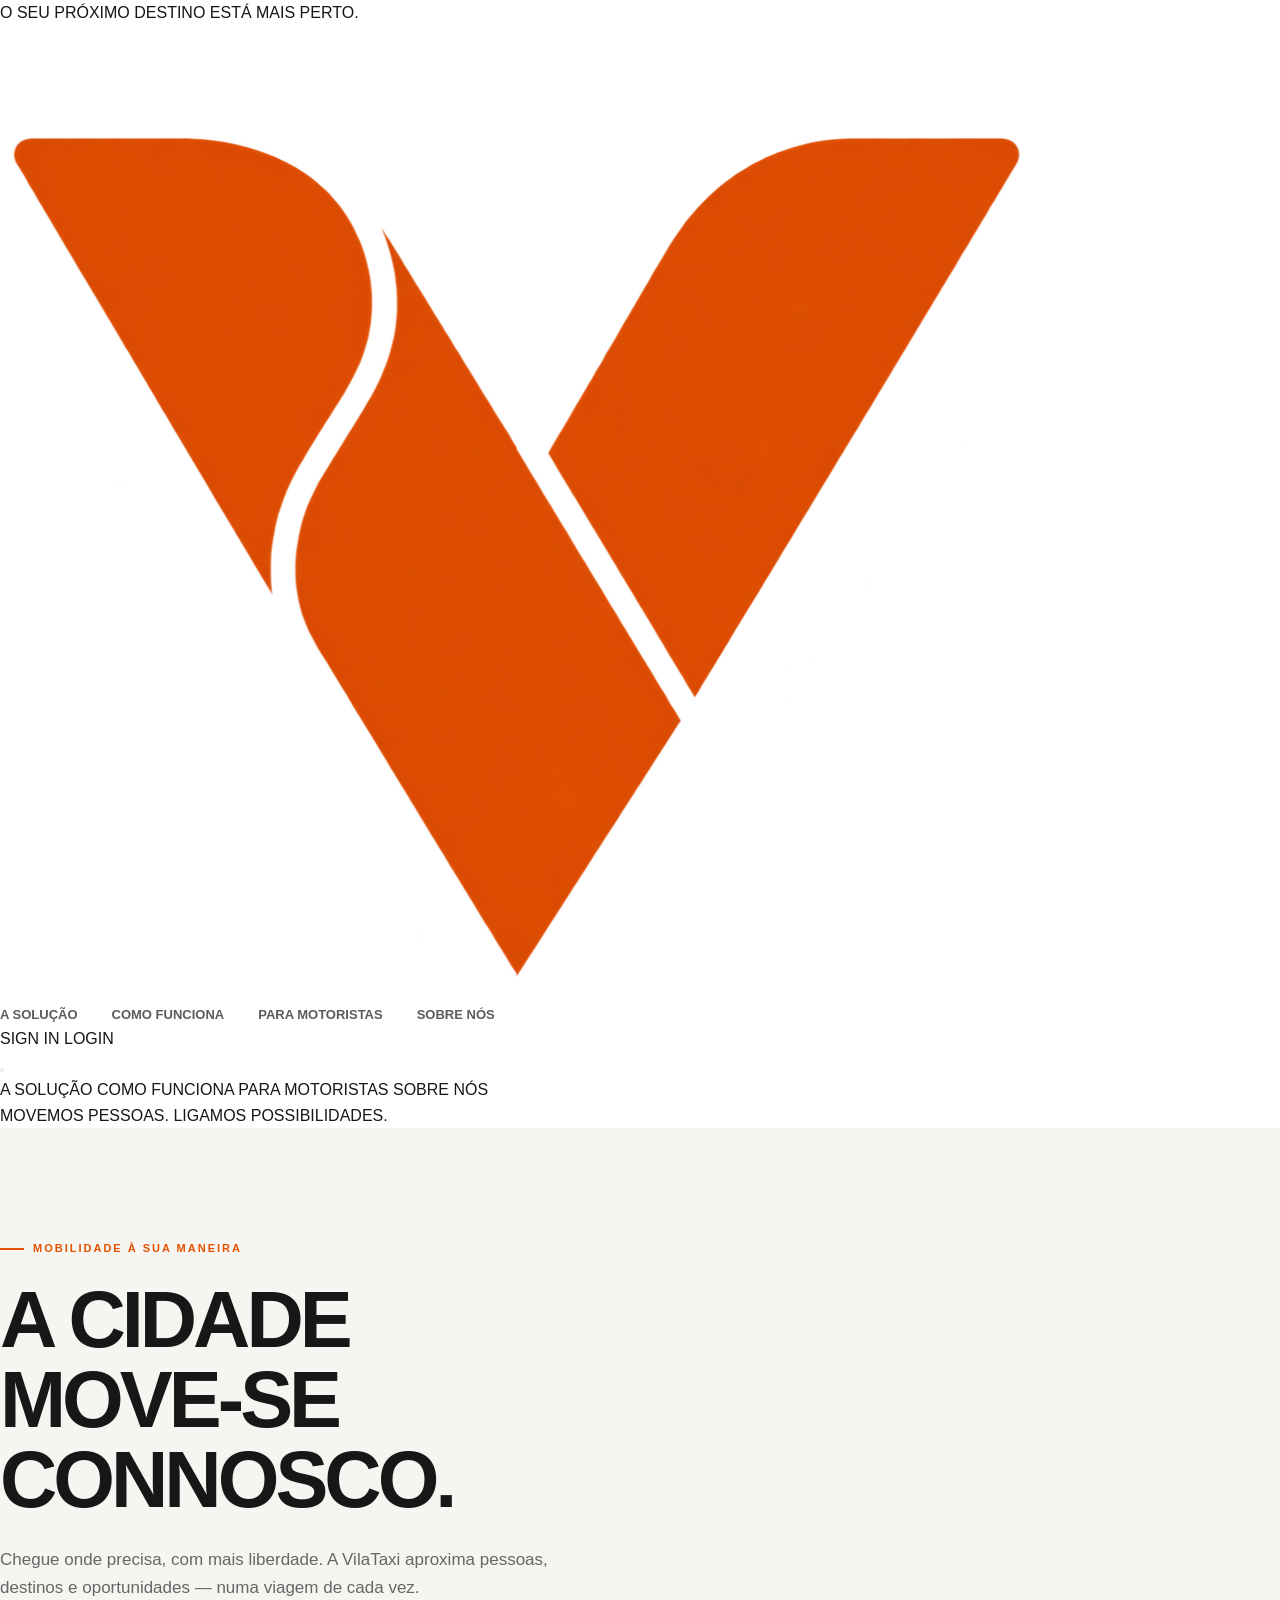
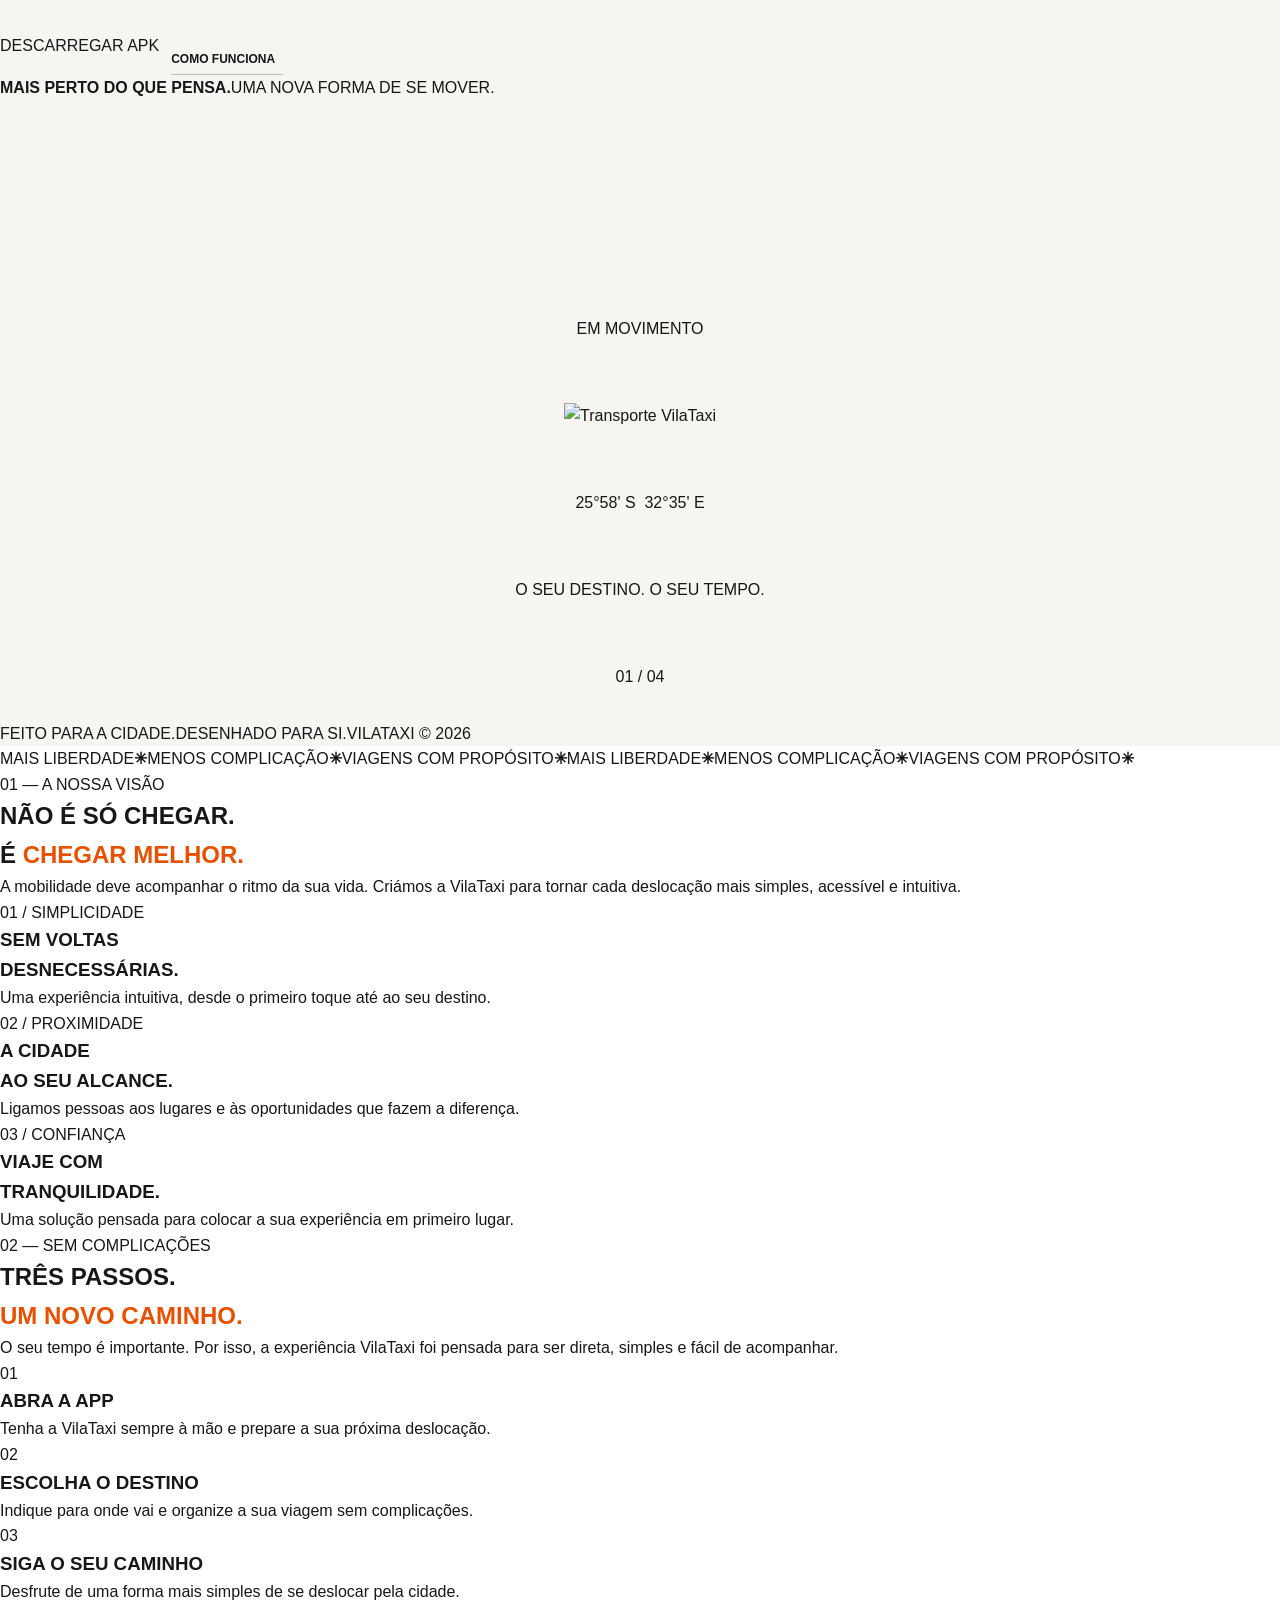
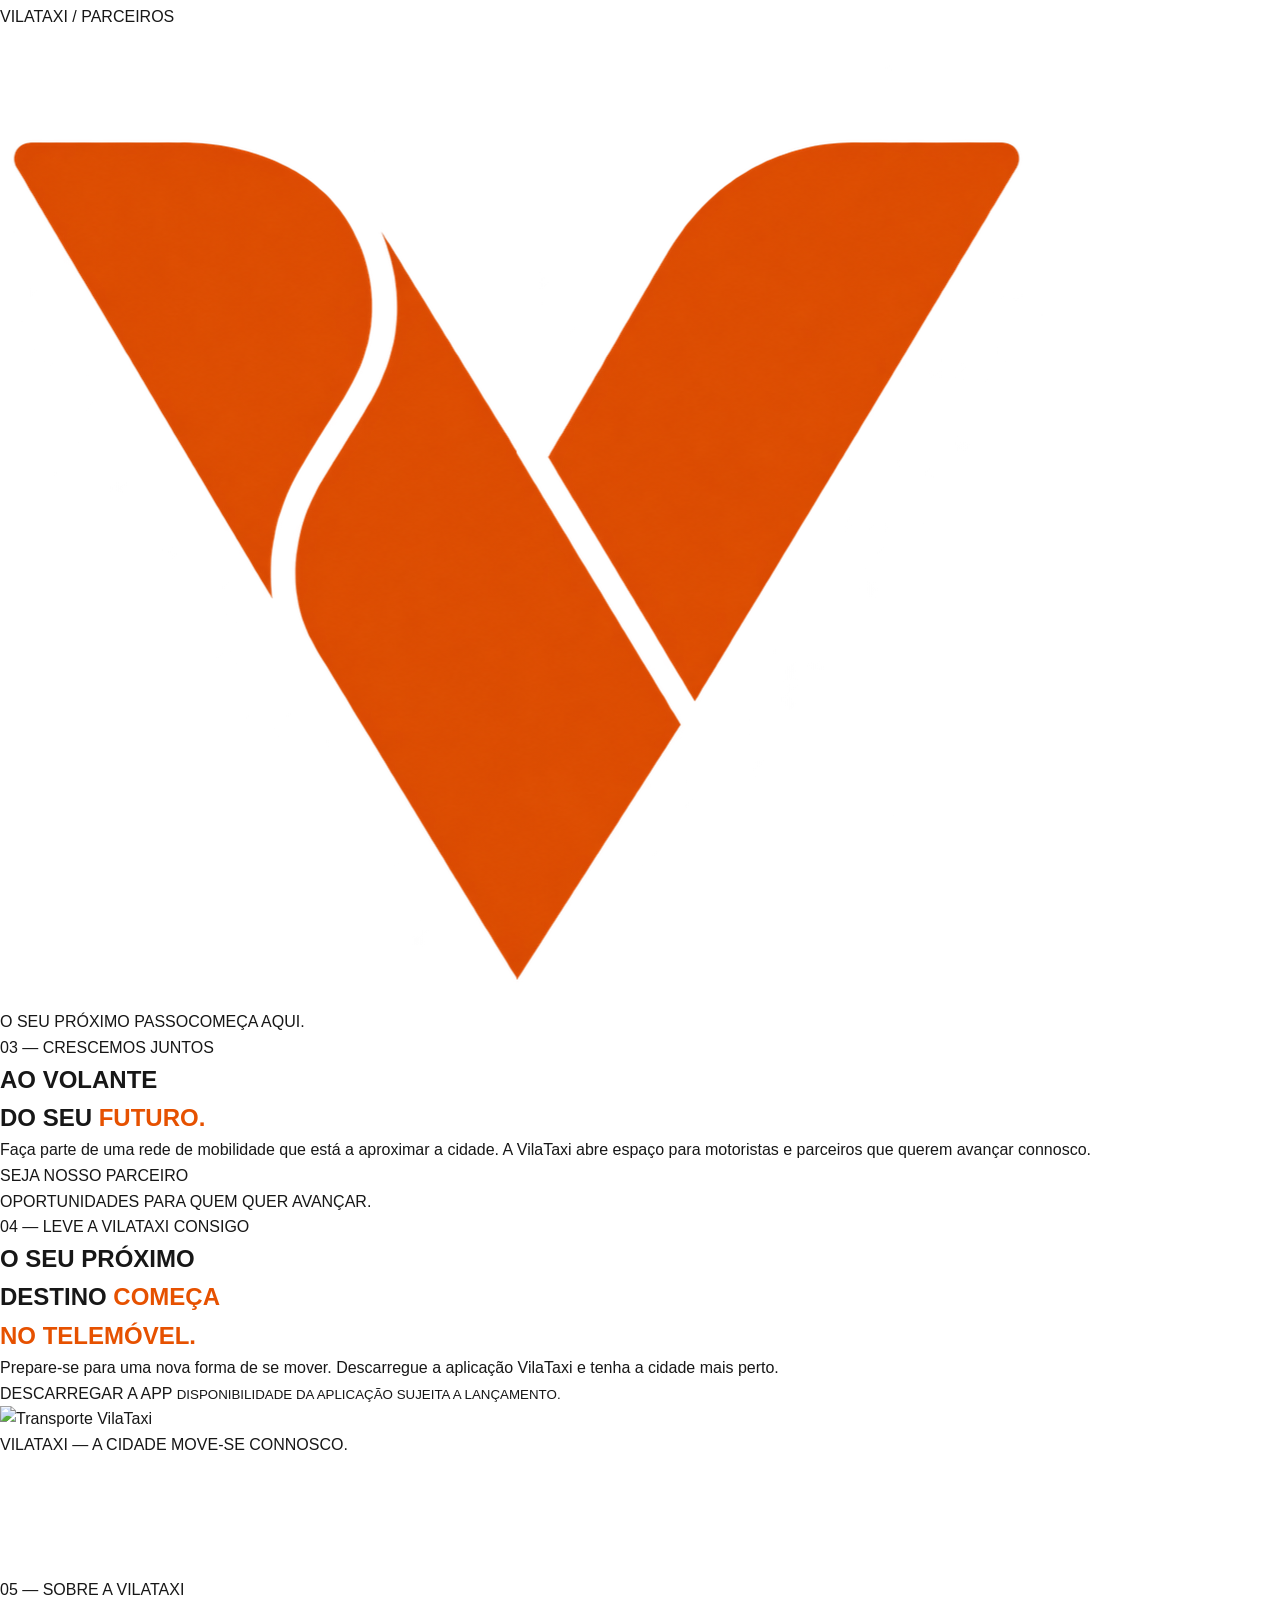
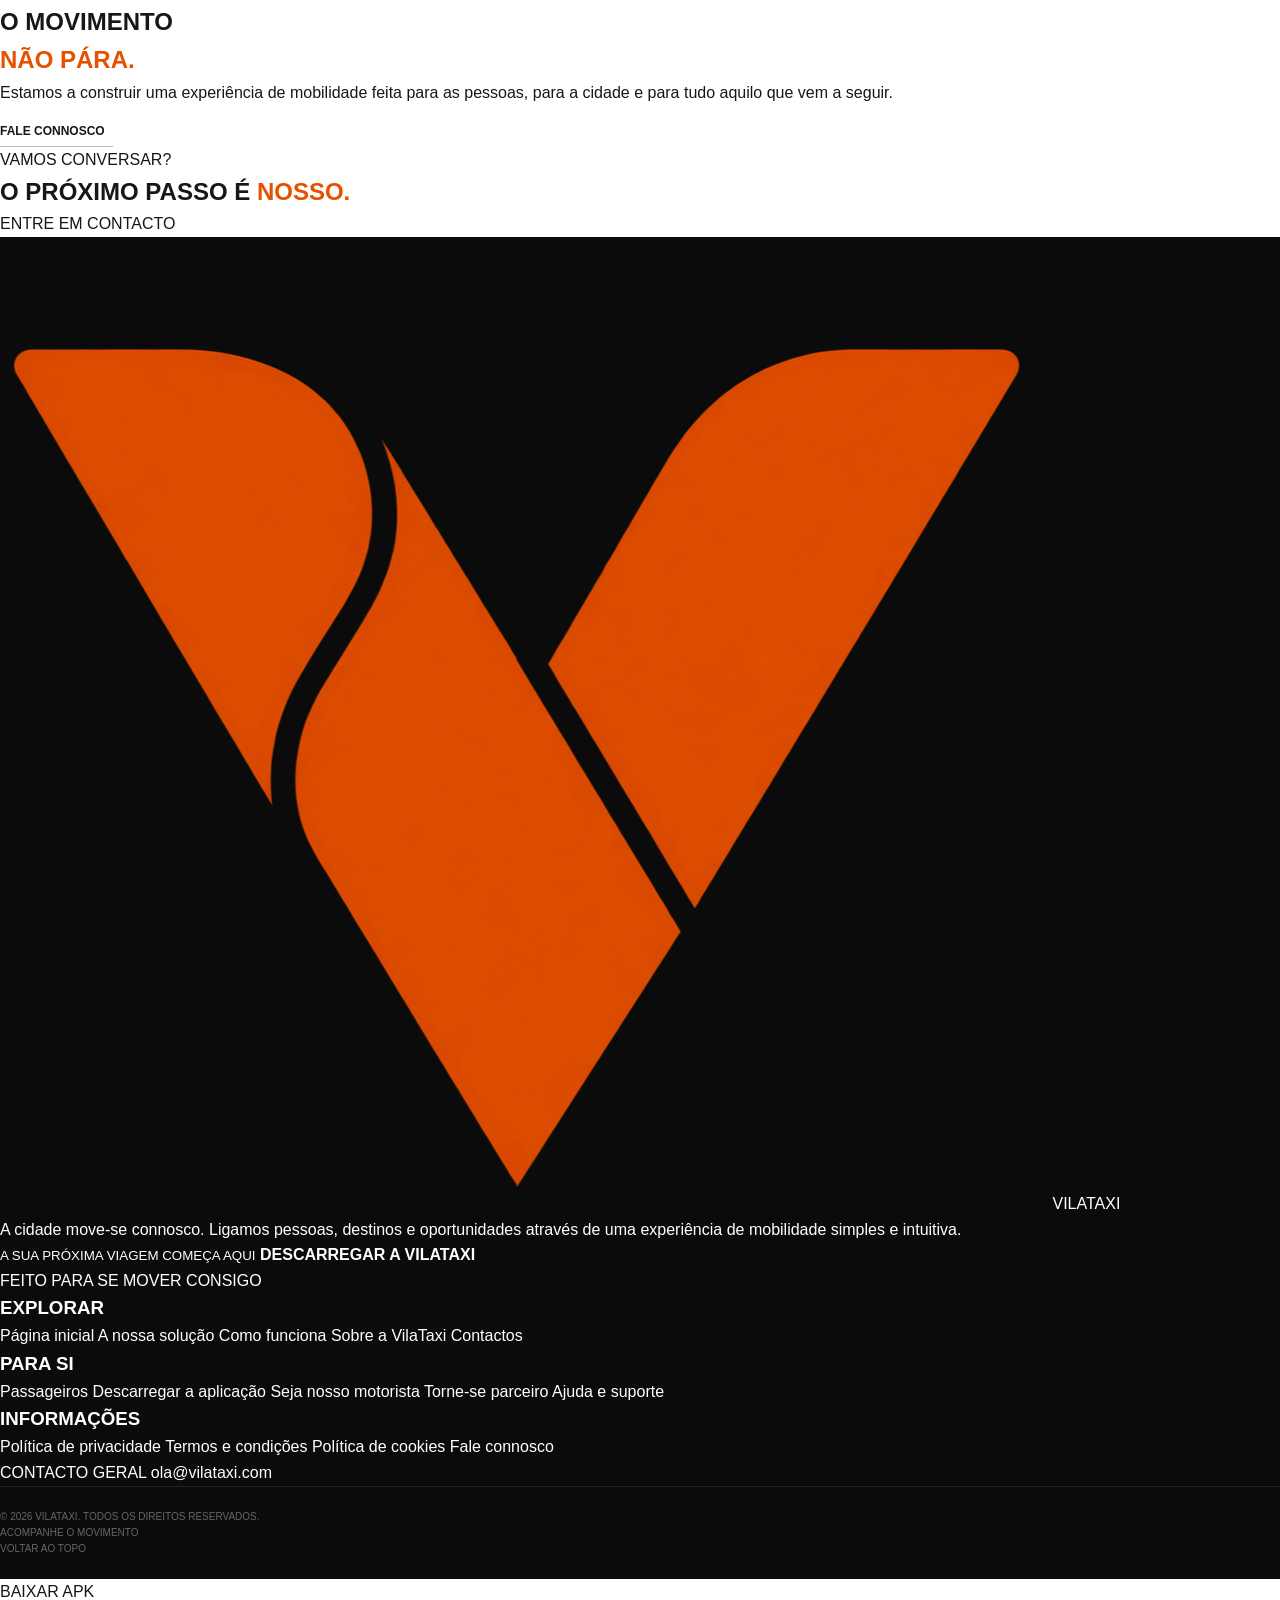
==== commit d1523df6: "Update index.html" ====
--- a/index.html
+++ b/index.html
@@ -1,8 +1,8 @@
-<!DOCTYPE html>  
-<html lang="pt-MZ">  
-<head>  
-  <meta charset="UTF-8">  
-  <meta name="viewport" content="width=device-width, initial-scale=1.0">  
+<!DOCTYPE html>
+<html lang="pt-MZ">
+<head>
+  <meta charset="UTF-8" />
+  <meta name="viewport" content="width=device-width, initial-scale=1.0" />
   
   <!-- Título e Metadados Básicos -->
   <title>VilaTáxi — Moçambique</title>  
@@ -32,303 +32,296 @@
   <meta name="twitter:title" content="VilaTáxi — Moçambique">
   <meta name="twitter:description" content="Uma experiência de mobilidade pensada para ser simples, rápida e próxima das pessoas.">
   <meta name="twitter:image" content="assets/hero.png">
-
-  <!-- Fontes Google -->
-  <link rel="preconnect" href="https://fonts.googleapis.com">  
-  <link rel="preconnect" href="https://fonts.gstatic.com" crossorigin>  
-  <link href="https://fonts.googleapis.com/css2?family=Poppins:wght@400;500;600;700;800&display=swap" rel="stylesheet">  
-
-  <!-- Hugeicons via Iconify -->  
-  <script src="https://code.iconify.design/iconify-icon/2.1.0/iconify-icon.min.js"></script>  
-
-  <link rel="stylesheet" href="style.css">  
-</head>  
-<body>  
-  <div class="scroll-progress"></div>  
-
-  <header class="header" id="top">  
-    <div class="container nav">  
-      <a href="#top" class="brand brand-logo-only" aria-label="VilaTáxi">  
-        <span class="brand-mark"><img src="assets/vilataxi.png" alt="VilaTáxi"></span>  
-      </a>  
-
-      <nav class="desktop-nav" aria-label="Navegação principal">  
-        <a class="active" href="#top">Início</a>  
-        <a href="#sobre">Sobre</a>  
-        <a href="#servicos">Serviços</a>  
-        <a href="#experiencia">Experiência</a>  
-        <a href="#contacto">Contacto</a>  
-      </nav>  
-
-      <div class="nav-actions">  
-        <a class="download-btn" href="app/vilataxi.apk" download aria-label="Baixar aplicativo VilaTáxi">
-          <iconify-icon icon="hugeicons:download-01"></iconify-icon>
-          <span>DOWNLOAD</span>
-        </a>
-        <button class="menu-btn" aria-label="Abrir menu" aria-expanded="false">
-          <iconify-icon icon="hugeicons:menu-01"></iconify-icon>
-        </button>
-      </div>
+  
+  <link rel="preconnect" href="https://fonts.googleapis.com">
+  <link rel="preconnect" href="https://fonts.gstatic.com" crossorigin>
+  <link href="https://fonts.googleapis.com/css2?family=Inter:wght@400;500;600;700;800;900&display=swap" rel="stylesheet">
+  <link rel="stylesheet" href="https://cdn.hugeicons.com/font/hgi-stroke-rounded.css">
+  <link rel="stylesheet" href="style.css" />
+  <link rel="stylesheet" href="estilos/footer.css">
+</head>
+<body>
+  <div class="announcement">
+    <span class="announcement-dot"></span>
+    <span>O SEU PRÓXIMO DESTINO ESTÁ MAIS PERTO.</span>
+    <i class="hgi hgi-stroke hgi-arrow-up-right"></i>
+  </div>
+
+  <header class="site-header">
+    <a class="brand" href="#inicio" aria-label="VilaTaxi — Início">
+      <img src="assets/vilataxi-logo.png" alt="Símbolo VilaTaxi" />
+    </a>
+
+    <nav class="desktop-nav" aria-label="Navegação principal">
+      <a href="#solucao">A SOLUÇÃO</a>
+      <a href="#como-funciona">COMO FUNCIONA</a>
+      <a href="#motoristas">PARA MOTORISTAS</a>
+      <a href="#sobre">SOBRE NÓS</a>
+    </nav>
+
+    <div class="header-actions">
+      <a class="signin-link" href="#entrar">SIGN IN</a>
+      <a class="button button-orange button-small" href="#entrar">LOGIN <i class="hgi hgi-stroke hgi-arrow-up-right"></i></a>
     </div>
 
-    <div class="mobile-nav">  
-      <a href="#top">Início</a>  
-      <a href="#sobre">Sobre</a>  
-      <a href="#servicos">Serviços</a>  
-      <a href="#experiencia">Experiência</a>  
-      <a href="#contacto">Contacto</a>  
-      <a class="mobile-download" href="app/vilataxi.apk" download>
-        <iconify-icon icon="hugeicons:download-01"></iconify-icon>
-        <span>Baixar app</span>
-      </a>
-    </div>  
-  </header>  
-
-  <main>  
-    <section class="hero">  
-      <div class="hero-grid"></div>  
-      <div class="container hero-content">  
-        <div class="hero-copy reveal">  
-          <div class="eyebrow"><span></span> Mobilidade urbana</div>  
-          <h1>Movemos pessoas.<br><em>Aproximamos destinos.</em></h1>  
-          <p>Uma experiência de mobilidade pensada para ser simples, rápida e próxima das pessoas.</p>  
-
-          <div class="hero-actions">  
-            <a class="btn btn-ghost" href="#servicos">  
-              Explorar serviços <iconify-icon icon="hugeicons:arrow-down-01"></iconify-icon>  
-            </a>  
-            <a class="btn btn-download" href="app/vilataxi.apk" download>
-              <iconify-icon icon="hugeicons:download-01"></iconify-icon>
-              <span>Baixar app</span>
-            </a>
+    <button class="menu-toggle" aria-label="Abrir menu" aria-expanded="false" aria-controls="mobile-menu">
+      <span></span><span></span>
+    </button>
+  </header>
+
+  <div class="mobile-menu" id="mobile-menu" aria-hidden="true">
+    <nav aria-label="Navegação móvel">
+      <a href="#solucao">A SOLUÇÃO <i class="hgi hgi-stroke hgi-arrow-up-right"></i></a>
+      <a href="#como-funciona">COMO FUNCIONA <i class="hgi hgi-stroke hgi-arrow-up-right"></i></a>
+      <a href="#motoristas">PARA MOTORISTAS <i class="hgi hgi-stroke hgi-arrow-up-right"></i></a>
+      <a href="#sobre">SOBRE NÓS <i class="hgi hgi-stroke hgi-arrow-up-right"></i></a>
+    </nav>
+    <p>MOVEMOS PESSOAS. LIGAMOS POSSIBILIDADES.</p>
+  </div>
+
+  <main>
+    <section class="hero section-shell" id="inicio">
+      <div class="hero-copy">
+        <div class="eyebrow"><span class="eyebrow-line"></span> MOBILIDADE À SUA MANEIRA</div>
+        <h1>A CIDADE<br>MOVE-SE <span class="orange-text">CONNOSCO.</span></h1>
+        <p class="hero-description">Chegue onde precisa, com mais liberdade. A VilaTaxi aproxima pessoas, destinos e oportunidades — numa viagem de cada vez.</p>
+        <div class="hero-actions">
+          <a href="/download/" class="button button-orange button-large">DESCARREGAR APK<i class="hgi hgi-stroke hgi-arrow-up-right"></i></a>
+          <a href="#como-funciona" class="text-link">COMO FUNCIONA <i class="hgi hgi-stroke hgi-arrow-down-right"></i></a>
+        </div>
+        <div class="hero-proof">
+          <div class="proof-icon"><i class="hgi hgi-stroke hgi-location-01"></i></div>
+          <div><strong>MAIS PERTO DO QUE PENSA.</strong><span>UMA NOVA FORMA DE SE MOVER.</span></div>
+        </div>
+      </div>
+
+      <div class="hero-visual" aria-label="Identidade visual VilaTaxi">
+        <div class="visual-grid"></div>
+        <div class="visual-orbit orbit-one"></div>
+        <div class="visual-orbit orbit-two"></div>
+        <div class="visual-label label-top"><span class="live-dot"></span> EM MOVIMENTO</div>
+        <div class="hero-logo-wrap"><img src="https://opais.co.mz/wp-content/uploads/2023/12/transporte.jpg" alt="Transporte VilaTaxi" /></div>
+        <div class="visual-coordinate">25°58' S&nbsp; 32°35' E</div>
+        <div class="visual-label label-bottom"><i class="hgi hgi-stroke hgi-navigation-03"></i> O SEU DESTINO. O SEU TEMPO.</div>
+        <span class="visual-index">01 / 04</span>
+      </div>
+      <div class="hero-bottomline"><span>FEITO PARA A CIDADE.</span><span>DESENHADO PARA SI.</span><span>VILATAXI © 2026</span></div>
+    </section>
+
+    <section class="ticker" aria-label="Valores VilaTaxi">
+      <div class="ticker-track">
+        <span>MAIS LIBERDADE</span><b>✳</b><span>MENOS COMPLICAÇÃO</span><b>✳</b><span>VIAGENS COM PROPÓSITO</span><b>✳</b><span>MAIS LIBERDADE</span><b>✳</b><span>MENOS COMPLICAÇÃO</span><b>✳</b><span>VIAGENS COM PROPÓSITO</span><b>✳</b>
+      </div>
+    </section>
+
+    <section class="intro section-shell" id="solucao">
+      <div class="section-kicker">01 — A NOSSA VISÃO</div>
+      <div class="intro-content">
+        <h2>NÃO É SÓ CHEGAR.<br>É <span class="orange-text">CHEGAR MELHOR.</span></h2>
+        <div class="intro-side">
+          <p>A mobilidade deve acompanhar o ritmo da sua vida. Criámos a VilaTaxi para tornar cada deslocação mais simples, acessível e intuitiva.</p>
+          <a class="circle-link" href="#sobre" aria-label="Conheça a nossa visão"><i class="hgi hgi-stroke hgi-arrow-down-right"></i></a>
+        </div>
+      </div>
+      <div class="feature-grid">
+        <article class="feature-card feature-dark">
+          <div class="feature-number">01 / SIMPLICIDADE</div>
+          <div class="feature-icon"><i class="hgi hgi-stroke hgi-touch-01"></i></div>
+          <h3>SEM VOLTAS<br>DESNECESSÁRIAS.</h3>
+          <p>Uma experiência intuitiva, desde o primeiro toque até ao seu destino.</p>
+          <i class="hgi hgi-stroke hgi-arrow-up-right card-arrow"></i>
+        </article>
+        <article class="feature-card feature-orange">
+          <div class="feature-number">02 / PROXIMIDADE</div>
+          <div class="feature-icon"><i class="hgi hgi-stroke hgi-route-01"></i></div>
+          <h3>A CIDADE<br>AO SEU ALCANCE.</h3>
+          <p>Ligamos pessoas aos lugares e às oportunidades que fazem a diferença.</p>
+          <i class="hgi hgi-stroke hgi-arrow-up-right card-arrow"></i>
+        </article>
+        <article class="feature-card feature-light">
+          <div class="feature-number">03 / CONFIANÇA</div>
+          <div class="feature-icon"><i class="hgi hgi-stroke hgi-shield-01"></i></div>
+          <h3>VIAJE COM<br>TRANQUILIDADE.</h3>
+          <p>Uma solução pensada para colocar a sua experiência em primeiro lugar.</p>
+          <i class="hgi hgi-stroke hgi-arrow-up-right card-arrow"></i>
+        </article>
+      </div>
+    </section>
+
+    <section class="how-section" id="como-funciona">
+      <div class="section-shell how-inner">
+        <div class="section-kicker">02 — SEM COMPLICAÇÕES</div>
+        <div class="how-heading">
+          <h2>TRÊS PASSOS.<br><span class="orange-text">UM NOVO CAMINHO.</span></h2>
+          <p>O seu tempo é importante. Por isso, a experiência VilaTaxi foi pensada para ser direta, simples e fácil de acompanhar.</p>
+        </div>
+        <div class="steps">
+          <article class="step"><span class="step-number">01</span><div class="step-icon"><i class="hgi hgi-stroke hgi-smart-phone-01"></i></div><h3>ABRA A APP</h3><p>Tenha a VilaTaxi sempre à mão e prepare a sua próxima deslocação.</p></article>
+          <article class="step"><span class="step-number">02</span><div class="step-icon"><i class="hgi hgi-stroke hgi-location-04"></i></div><h3>ESCOLHA O DESTINO</h3><p>Indique para onde vai e organize a sua viagem sem complicações.</p></article>
+          <article class="step"><span class="step-number">03</span><div class="step-icon"><i class="hgi hgi-stroke hgi-car-05"></i></div><h3>SIGA O SEU CAMINHO</h3><p>Desfrute de uma forma mais simples de se deslocar pela cidade.</p></article>
+        </div>
+      </div>
+    </section>
+
+    <section class="driver-section section-shell" id="motoristas">
+      <div class="driver-visual">
+        <div class="driver-visual-top"><span>VILATAXI / PARCEIROS</span><i class="hgi hgi-stroke hgi-arrow-up-right"></i></div>
+        <div class="driver-mark"><img src="assets/vilataxi-logo.png" alt="Logótipo VilaTaxi Preto" class="driver-logo-tint" /></div>
+        <div class="driver-visual-bottom"><span>O SEU PRÓXIMO PASSO</span><span>COMEÇA AQUI.</span></div>
+      </div>
+      <div class="driver-copy">
+        <div class="section-kicker">03 — CRESCEMOS JUNTOS</div>
+        <h2>AO VOLANTE<br>DO SEU <span class="orange-text">FUTURO.</span></h2>
+        <p>Faça parte de uma rede de mobilidade que está a aproximar a cidade. A VilaTaxi abre espaço para motoristas e parceiros que querem avançar connosco.</p>
+        <a class="button button-dark button-large" href="#contacto">SEJA NOSSO PARCEIRO <i class="hgi hgi-stroke hgi-arrow-up-right"></i></a>
+        <div class="driver-note"><i class="hgi hgi-stroke hgi-checkmark-circle-02"></i> OPORTUNIDADES PARA QUEM QUER AVANÇAR.</div>
+      </div>
+    </section>
+
+    <section class="download-section" id="baixar">
+      <div class="section-shell download-inner">
+        <div class="download-copy">
+          <div class="section-kicker">04 — LEVE A VILATAXI CONSIGO</div>
+          <h2>O SEU PRÓXIMO<br>DESTINO <span>COMEÇA<br>NO TELEMÓVEL.</span></h2>
+          <p>Prepare-se para uma nova forma de se mover. Descarregue a aplicação VilaTaxi e tenha a cidade mais perto.</p>
+          <a class="button button-white button-large" href="/download/">DESCARREGAR A APP <i class="hgi hgi-stroke hgi-download-04"></i></a>
+          <small>DISPONIBILIDADE DA APLICAÇÃO SUJEITA A LANÇAMENTO.</small>
+        </div>
+        <div class="phone-scene">
+          <div class="phone-glow"></div>
+          <div class="transport-image-wrapper">
+            <img src="https://opais.co.mz/wp-content/uploads/2023/12/transporte.jpg" alt="Transporte VilaTaxi" />
           </div>
-
-          <div class="hero-note">  
-            <span class="pulse"></span>  
-            <span>Mobilidade com uma experiência digital moderna</span>  
-          </div>  
-        </div>  
-
-        <div class="hero-visual reveal delay-1">  
-          <div class="hero-glow"></div>  
-          <div class="hero-image-wrap">  
-            <img src="assets/hero.png" alt="VilaTáxi — experiência de mobilidade com carro, moto, tuk tuk e aplicação" class="hero-image">  
-          </div>  
-          <div class="floating-card card-rating">  
-            <div class="mini-icon"><iconify-icon icon="hugeicons:star"></iconify-icon></div>  
-            <div><strong>Experiência</strong><small>centrada no passageiro</small></div>  
-          </div>  
-          <div class="floating-card card-route">  
-            <div class="route-icon"><iconify-icon icon="hugeicons:route-01"></iconify-icon></div>  
-            <div><strong>Destino definido</strong><small>Rápido e intuitivo</small></div>  
-          </div>  
-        </div>  
-      </div>  
-
-      <div class="hero-bottom">  
-        <div class="container trust-row">  
-          <span>VilaTáxi</span><div></div>  
-          <span>Mobilidade</span><div></div>  
-          <span>Tecnologia</span><div></div>  
-          <span>Experiência</span>  
-        </div>  
-      </div>  
-    </section>  
-
-    <section class="stats">  
-      <div class="container stats-grid">  
-        <div class="stat"><strong>01</strong><span>Uma marca focada em mobilidade</span></div>  
-        <div class="stat"><strong>24/7</strong><span>Experiência digital pensada para acompanhar o passageiro</span></div>  
-        <div class="stat"><strong>∞</strong><span>Possibilidades para ligar pessoas e lugares</span></div>  
-      </div>  
-    </section>  
-
-    <section class="section about" id="sobre">  
-      <div class="container split">  
-        <div class="section-label reveal"><span>01</span><b>Sobre a VilaTáxi</b></div>  
-        <div class="about-copy reveal delay-1">  
-          <p class="kicker">Mais do que uma viagem</p>  
-          <h2>Uma marca construída à volta de <span>pessoas.</span></h2>  
-          <p>VilaTáxi combina mobilidade e tecnologia para criar uma experiência mais clara em cada etapa: pedir, acompanhar e chegar.</p>  
-          <p>O foco está em reduzir a complexidade da mobilidade urbana através de uma interface simples, comunicação direta e serviços pensados para o dia a dia.</p>  
-          <a class="text-link" href="#servicos">Ver o que fazemos <iconify-icon icon="hugeicons:arrow-up-right-01"></iconify-icon></a>  
-        </div>  
-      </div>  
-    </section>  
-
-    <section class="section services" id="servicos">  
-      <div class="container">  
-        <div class="section-head reveal">  
-          <div>  
-            <div class="section-label"><span>02</span><b>Serviços</b></div>  
-            <h2>Mobilidade com <span>menos fricção.</span></h2>  
-          </div>  
-          <p>Uma visão de serviço onde tecnologia, operação e experiência trabalham juntas.</p>  
-        </div>  
-
-        <div class="service-grid">  
-          <article class="service-card featured reveal">  
-            <div class="service-top"><span>01</span><iconify-icon icon="hugeicons:car-01"></iconify-icon></div>  
-            <h3>Transporte urbano</h3>  
-            <p>Uma experiência digital para conectar passageiros a opções de transporte de forma simples e intuitiva.</p>  
-            <div class="service-line"></div>  
-            <a href="#contacto" aria-label="Saber mais sobre transporte urbano"><iconify-icon icon="hugeicons:arrow-up-right-01"></iconify-icon></a>  
-          </article>  
-
-          <article class="service-card reveal delay-1">  
-            <div class="service-top"><span>02</span><iconify-icon icon="hugeicons:motorcycle-01"></iconify-icon></div>  
-            <h3>Mobilidade ágil</h3>  
-            <p>Alternativas pensadas para deslocações rápidas e para diferentes necessidades do quotidiano.</p>  
-            <div class="service-line"></div>  
-            <a href="#contacto" aria-label="Saber mais sobre mobilidade ágil"><iconify-icon icon="hugeicons:arrow-up-right-01"></iconify-icon></a>  
-          </article>  
-
-          <article class="service-card reveal delay-2">  
-            <div class="service-top"><span>03</span><iconify-icon icon="hugeicons:smart-phone-01"></iconify-icon></div>  
-            <h3>Experiência digital</h3>  
-            <p>Interfaces claras e responsivas para tornar o pedido e acompanhamento da viagem mais naturais.</p>  
-            <div class="service-line"></div>  
-            <a href="#contacto" aria-label="Saber mais sobre experiência digital"><iconify-icon icon="hugeicons:arrow-up-right-01"></iconify-icon></a>  
-          </article>  
-
-          <article class="service-card reveal">  
-            <div class="service-top"><span>04</span><iconify-icon icon="hugeicons:building-03"></iconify-icon></div>  
-            <h3>Soluções empresariais</h3>  
-            <p>Possibilidades para organizações que precisam de soluções de mobilidade adaptadas à sua operação.</p>  
-            <div class="service-line"></div>  
-            <a href="#contacto" aria-label="Saber mais sobre soluções empresariais"><iconify-icon icon="hugeicons:arrow-up-right-01"></iconify-icon></a>  
-          </article>  
-        </div>  
-      </div>  
-    </section>  
-
-    <section class="section experience" id="experiencia">  
-      <div class="container">  
-        <div class="experience-head reveal">  
-          <div class="section-label"><span>03</span><b>Experiência</b></div>  
-          <h2>Desenhada para parecer <span>simples.</span></h2>  
-        </div>  
-
-        <div class="experience-layout">  
-          <div class="experience-image image-panel reveal">  
-            <div class="experience-number">01</div>  
-            <img src="assets/vilataxi-hero.png" alt="Experiência visual VilaTáxi" loading="lazy">  
-            <div class="image-caption"><span>01</span><strong>Uma experiência simples em cada viagem</strong></div>  
-          </div>  
-
-          <div class="feature-list reveal delay-1">  
-            <div class="feature-item active">  
-              <div class="feature-num">01</div>  
-              <div><h3>Pedido intuitivo</h3><p>Fluxos claros para que o passageiro encontre rapidamente o que precisa.</p></div>  
-              <iconify-icon icon="hugeicons:arrow-up-right-01"></iconify-icon>  
-            </div>  
-            <div class="feature-item">  
-              <div class="feature-num">02</div>  
-              <div><h3>Acompanhamento</h3><p>Informação relevante no momento certo, sem excesso de elementos.</p></div>  
-              <iconify-icon icon="hugeicons:arrow-up-right-01"></iconify-icon>  
-            </div>  
-            <div class="feature-item">  
-              <div class="feature-num">03</div>  
-              <div><h3>Interface responsiva</h3><p>Uma experiência consistente em diferentes tamanhos de ecrã.</p></div>  
-              <iconify-icon icon="hugeicons:arrow-up-right-01"></iconify-icon>  
-            </div>  
-            <div class="feature-item">  
-              <div class="feature-num">04</div>  
-              <div><h3>Comunicação direta</h3><p>Mensagens e ações desenhadas para serem fáceis de compreender.</p></div>  
-              <iconify-icon icon="hugeicons:arrow-up-right-01"></iconify-icon>  
-            </div>  
-          </div>  
-        </div>  
-      </div>  
-    </section>  
-
-    <section class="section gallery" id="universo">  
-      <div class="container">  
-        <div class="section-head reveal">  
-          <div>  
-            <div class="section-label"><span>04</span><b>Universo VilaTáxi</b></div>  
-            <h2>Uma marca que vive em <span>movimento.</span></h2>  
-          </div>  
-          <p>Elementos visuais para comunicar mobilidade, tecnologia e proximidade.</p>  
-        </div>  
-        <div class="gallery-grid">  
-          <figure class="gallery-card large reveal">  
-            <img src="assets/vilataxi-hero.png" alt="Mobilidade urbana VilaTáxi" loading="lazy">  
-            <figcaption><span>Mobilidade</span><strong>Do ponto de partida ao destino</strong></figcaption>  
-          </figure>  
-          <figure class="gallery-card reveal delay-1">  
-            <img src="assets/vilataxi-hero.png" alt="VilaTáxi na cidade" loading="lazy">  
-            <figcaption><span>Cidade</span><strong>Conectando pessoas e lugares</strong></figcaption>  
-          </figure>  
-        </div>  
-      </div>  
-    </section>  
-
-    <section class="section values">  
-      <div class="container">  
-        <div class="values-grid">  
-          <div class="value-intro reveal">  
-            <div class="section-label"><span>05</span><b>Princípios</b></div>  
-            <h2>O que orienta a nossa <span>visão.</span></h2>  
-          </div>  
-          <div class="value reveal delay-1"><div class="value-icon"><iconify-icon icon="hugeicons:user-multiple-02"></iconify-icon></div><h3>Pessoas</h3><p>A tecnologia deve adaptar-se às pessoas — não o contrário.</p></div>  
-          <div class="value reveal delay-2"><div class="value-icon"><iconify-icon icon="hugeicons:flash"></iconify-icon></div><h3>Agilidade</h3><p>Menos passos, menos dúvidas e uma experiência mais direta.</p></div>  
-          <div class="value reveal"><div class="value-icon"><iconify-icon icon="hugeicons:shield-01"></iconify-icon></div><h3>Confiança</h3><p>Comunicação transparente em todos os pontos de contacto.</p></div>  
-          <div class="value reveal delay-1"><div class="value-icon"><iconify-icon icon="hugeicons:bulb"></iconify-icon></div><h3>Inovação</h3><p>Construir soluções digitais relevantes para a realidade local.</p></div>  
-        </div>  
-      </div>  
-    </section>  
-
-    <section class="section contact" id="contacto">  
-      <div class="container contact-card reveal">  
-        <div class="contact-pattern"></div>  
-        <div class="contact-content">  
-          <div class="eyebrow light"><span></span> Fale connosco</div>  
-          <h2>Precisa de uma solução de<br><em>mobilidade?</em></h2>  
-          <p>Entre em contacto com a equipa VilaTáxi para conhecer os serviços e possibilidades de mobilidade disponíveis.</p>  
-          <div class="contact-actions">  
-            <a class="btn btn-light" href="mailto:contacto@vilataxi.co.mz">info@govilataxi.online <iconify-icon icon="hugeicons:arrow-up-right-01"></iconify-icon></a>  
-            <a class="contact-phone" href="tel:+258 859308902"><iconify-icon icon="hugeicons:call-02"></iconify-icon> +258 00 000 0000</a>  
-          </div>  
-        </div>  
-        <div class="contact-mark">  
-          <img src="assets/vilataxi.png" alt="VilaTáxi Marca">  
-        </div>  
-      </div>  
-    </section>  
-
-    <section class="download-section" id="baixar">  
-      <div class="container download-card reveal">  
-        <div>  
-          <div class="eyebrow"><span></span> VilaTáxi no seu bolso</div>  
-          <h2>Baixe a experiência <span>VilaTáxi.</span></h2>  
-          <p>Tenha uma forma mais rápida de aceder aos serviços de mobilidade da VilaTáxi.</p>  
-        </div>  
-        <a class="download-big" href="app/vilataxi.apk" download aria-label="Baixar aplicação VilaTáxi">
-          <iconify-icon icon="hugeicons:download-01"></iconify-icon>
-          <span>Baixar</span>
-          <iconify-icon class="arrow" icon="hugeicons:arrow-up-right-01"></iconify-icon>
-        </a>
-      </div>
-    </section>  
-  </main>    
-
-  <footer>  
-    <div class="container footer-top">  
-      <div class="footer-brand">  
-        <a href="#top" class="brand brand-logo-only"><span class="brand-mark"><img src="assets/vilataxi.png" alt="VilaTáxi"></span></a>  
-        <p>Mobilidade urbana com tecnologia, simplicidade e foco nas pessoas.</p>  
-      </div>  
-      <div class="footer-col"><h4>Explorar</h4><a href="#sobre">Sobre</a><a href="#servicos">Serviços</a><a href="#experiencia">Experiência</a></div>  
-      <div class="footer-col"><h4>Contacto</h4><a href="mailto:contacto@vilataxi.co.mz">Email</a><a href="tel:+258000000000">Telefone</a><a href="#contacto">Falar connosco</a></div>  
-      <div class="footer-col"><h4>Social</h4><a href="#">Instagram</a><a href="#">Facebook</a><a href="#">LinkedIn</a></div>  
-    </div>  
-    <div class="container footer-bottom">  
-      <span>© <span id="year"></span> VilaTáxi. Todos os direitos reservados.</span>  
-      <span>Vilankulos· Moçambique</span>  
-    </div>  
-  </footer>    
-
-  <script src="script.js"></script>    
-</body>  
+          <div class="phone-caption">VILATAXI — A CIDADE MOVE-SE CONNOSCO.</div>
+        </div>
+      </div>
+    </section>
+
+    <section class="contact-section section-shell" id="sobre">
+      <div class="section-kicker">05 — SOBRE A VILATAXI</div>
+      <div class="contact-layout">
+        <h2>O MOVIMENTO<br><span class="orange-text">NÃO PÁRA.</span></h2>
+        <div><p>Estamos a construir uma experiência de mobilidade feita para as pessoas, para a cidade e para tudo aquilo que vem a seguir.</p><a class="text-link" href="#contacto">FALE CONNOSCO <i class="hgi hgi-stroke hgi-arrow-up-right"></i></a></div>
+      </div>
+    </section>
+
+    <section class="contact-strip" id="contacto">
+      <div class="section-shell contact-strip-inner">
+        <div><span class="section-kicker">VAMOS CONVERSAR?</span><h2>O PRÓXIMO PASSO É <span class="orange-text">NOSSO.</span></h2></div>
+        <a class="button button-orange button-large" href="mailto:ola@vilataxi.com">ENTRE EM CONTACTO <i class="hgi hgi-stroke hgi-arrow-up-right"></i></a>
+      </div>
+    </section>
+  </main>
+
+  <footer class="site-footer" id="footer">
+  <div class="footer-main section-shell"><!-- MARCA E APRESENTAÇÃO -->
+<div class="footer-brand-column">
+  <a class="footer-brand" href="#inicio" aria-label="VilaTaxi — Início">
+    <img src="assets/vilataxi-logo.png" alt="Logótipo VilaTaxi">
+    <span>VILA<span class="brand-accent">TAXI</span></span>
+  </a>
+
+  <p class="footer-description">
+    A cidade move-se connosco. Ligamos pessoas, destinos e oportunidades
+    através de uma experiência de mobilidade simples e intuitiva.
+  </p>
+
+  <a href="/download/" class="footer-download">
+    <span class="footer-download-icon">
+      <i class="hgi hgi-stroke hgi-download-04"></i>
+    </span>
+
+    <span class="footer-download-copy">
+      <small>A SUA PRÓXIMA VIAGEM COMEÇA AQUI</small>
+      <strong>DESCARREGAR A VILATAXI</strong>
+    </span>
+
+    <i class="hgi hgi-stroke hgi-arrow-up-right footer-download-arrow"></i>
+  </a>
+
+  <div class="footer-location">
+    <span class="footer-status-dot"></span>
+    <span>FEITO PARA SE MOVER CONSIGO</span>
+  </div>
+</div>
+
+<!-- NAVEGAÇÃO -->
+<div class="footer-column">
+  <h3>EXPLORAR</h3>
+  <nav aria-label="Explorar">
+    <a href="#inicio">Página inicial</a>
+    <a href="#solucao">A nossa solução</a>
+    <a href="#como-funciona">Como funciona</a>
+    <a href="#sobre">Sobre a VilaTaxi</a>
+    <a href="#contacto">Contactos</a>
+  </nav>
+</div>
+
+<!-- PARA UTILIZADORES -->
+<div class="footer-column">
+  <h3>PARA SI</h3>
+  <nav aria-label="Serviços">
+    <a href="/download/">Passageiros</a>
+    <a href="/download/">Descarregar a aplicação</a>
+    <a href="#motoristas">Seja nosso motorista</a>
+    <a href="#motoristas">Torne-se parceiro</a>
+    <a href="#contacto">Ajuda e suporte</a>
+  </nav>
+</div>
+
+<!-- INFORMAÇÕES -->
+<div class="footer-column">
+  <h3>INFORMAÇÕES</h3>
+  <nav aria-label="Informações legais">
+    <a href="/privacidade/">Política de privacidade</a>
+    <a href="/termos/">Termos e condições</a>
+    <a href="/cookies/">Política de cookies</a>
+    <a href="#contacto">Fale connosco</a>
+  </nav>
+
+  <div class="footer-contact">
+    <span>CONTACTO GERAL</span>
+    <a href="mailto:ola@vilataxi.com">ola@vilataxi.com</a>
+  </div>
+</div>
+
+  </div>  <!-- FAIXA INFERIOR -->  <div class="footer-bottom">
+    <div class="section-shell footer-bottom-inner">  <div class="footer-copyright">
+    <span>© 2026 VILATAXI.</span>
+    <span>TODOS OS DIREITOS RESERVADOS.</span>
+  </div>
+
+  <div class="footer-socials">
+    <span class="footer-social-label">ACOMPANHE O MOVIMENTO</span>
+
+    <!-- Substitua # pelos URLs oficiais das redes sociais -->
+    <a href="#" aria-label="Instagram da VilaTaxi">
+      <i class="hgi hgi-stroke hgi-instagram"></i>
+    </a>
+
+    <a href="#" aria-label="Facebook da VilaTaxi">
+      <i class="hgi hgi-stroke hgi-facebook-01"></i>
+    </a>
+
+    <a href="#" aria-label="TikTok da VilaTaxi">
+      <i class="hgi hgi-stroke hgi-tiktok"></i>
+    </a>
+  </div>
+
+  <a class="back-top" href="#inicio">
+    VOLTAR AO TOPO
+    <span><i class="hgi hgi-stroke hgi-arrow-up-right"></i></span>
+  </a>
+
+</div>
+
+  </div>
+</footer>
+
+  <div class="floating-download" aria-label="Descarregar aplicação">
+    <a href="/download/" class="floating-main"><i class="hgi hgi-stroke hgi-download-04"></i><span>BAIXAR APK</span></a>
+    <a href="/download/" class="floating-arrow" aria-label="Ir para download"><i class="hgi hgi-stroke hgi-arrow-down"></i></a>
+  </div>
+  <script src="script.js"></script>
+</body>
 </html>
--- a/style.css
+++ b/style.css
@@ -29,8 +29,8 @@
 .desktop-nav a{transition:.25s}
 .desktop-nav a:hover,.desktop-nav a.active{color:var(--orange)}
 .nav-actions{display:flex;align-items:center;gap:10px;margin-left:auto}
-.download-btn{display:inline-flex;align-items:center;justify-content:center;gap:8px;background:transparent;color:#1D1D1D;border: 2px solid #5c5c5c;border-radius:999px;font-size:18px;font-weight:600;padding:11px 18px;transition:.25s}
-.download-btn:hover{background:#1D1D1D;color:#fff;transform:translateY(-2px)}
+.download-btn{display:inline-flex;align-items:center;justify-content:center;gap:8px;background:#E65100;color: white;border: none;border-radius:999px;font-size:18px;font-weight:600;padding:11px 18px;transition:.25s}
+.download-btn:hover{background: white;color:#fff;transform:translateY(-2px)}
 .download-btn iconify-icon{font-size:18px}
 .menu-btn{display:none;border:0;background:#f1f1f1;width:42px;height:42px;border-radius:50%;align-items:center;justify-content:center}
 .menu-btn iconify-icon{font-size:22px}
@@ -52,9 +52,9 @@
 .hero-copy>p{max-width:560px;color:#666;font-size:17px;margin:26px 0 32px}
 .hero-actions{display:flex;gap:12px;flex-wrap:wrap}
 .btn{display:inline-flex;align-items:center;justify-content:center;gap:10px;padding:15px 20px;border-radius:999px;font-size:13px;font-weight:700;transition:.25s;cursor:pointer}
-.btn-ghost{border:1px solid #d9d6d1;background:rgba(255,255,255,.45)}
+.btn-ghost{border:2px solid #E65100;background:rgba(255,255,255,.45)}
 .btn-ghost:hover{background:#fff;transform:translateY(-2px)}
-.btn-download{background:#171717;color:#fff;border:1px solid #171717}
+.btn-download{background:#171717;color:#fff;border: none}
 .btn-download:hover{background:#000;transform:translateY(-2px)}
 .hero-note{display:flex;align-items:center;gap:9px;margin-top:25px;color:#777;font-size:11px}
 .pulse{width:8px;height:8px;border-radius:50%;background:#36a269;box-shadow:0 0 0 5px rgba(54,162,105,.1)}
@@ -196,7 +196,6 @@
 }
 @media(max-width:390px){
   h1{font-size:42px}
-  .downloayd-btn span{display:none}
-  .downloagd-btn{width:40px;height:40px;padding:0}
+  .download-btn span{display:none}
   .hero-visual{min-height:390px}.card-rating{right:-14px}.card-route{left:-14px}
 }
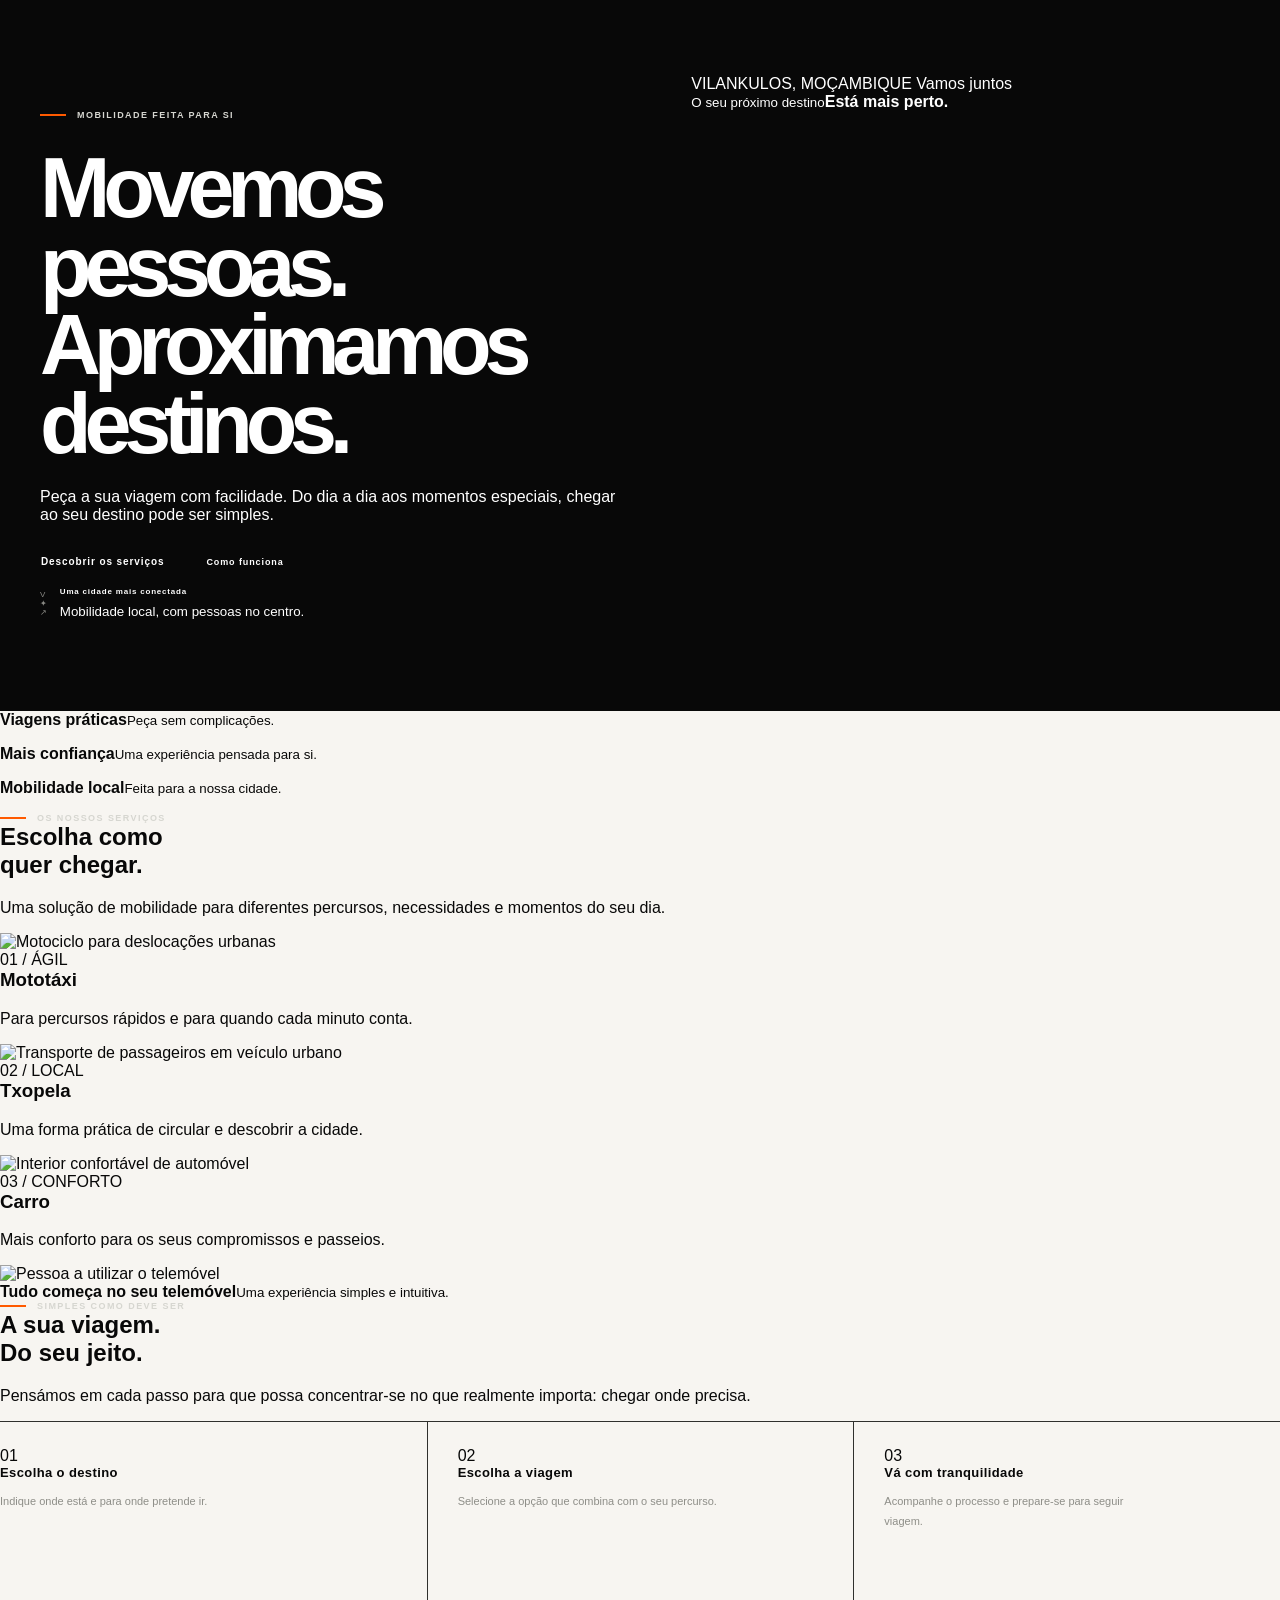
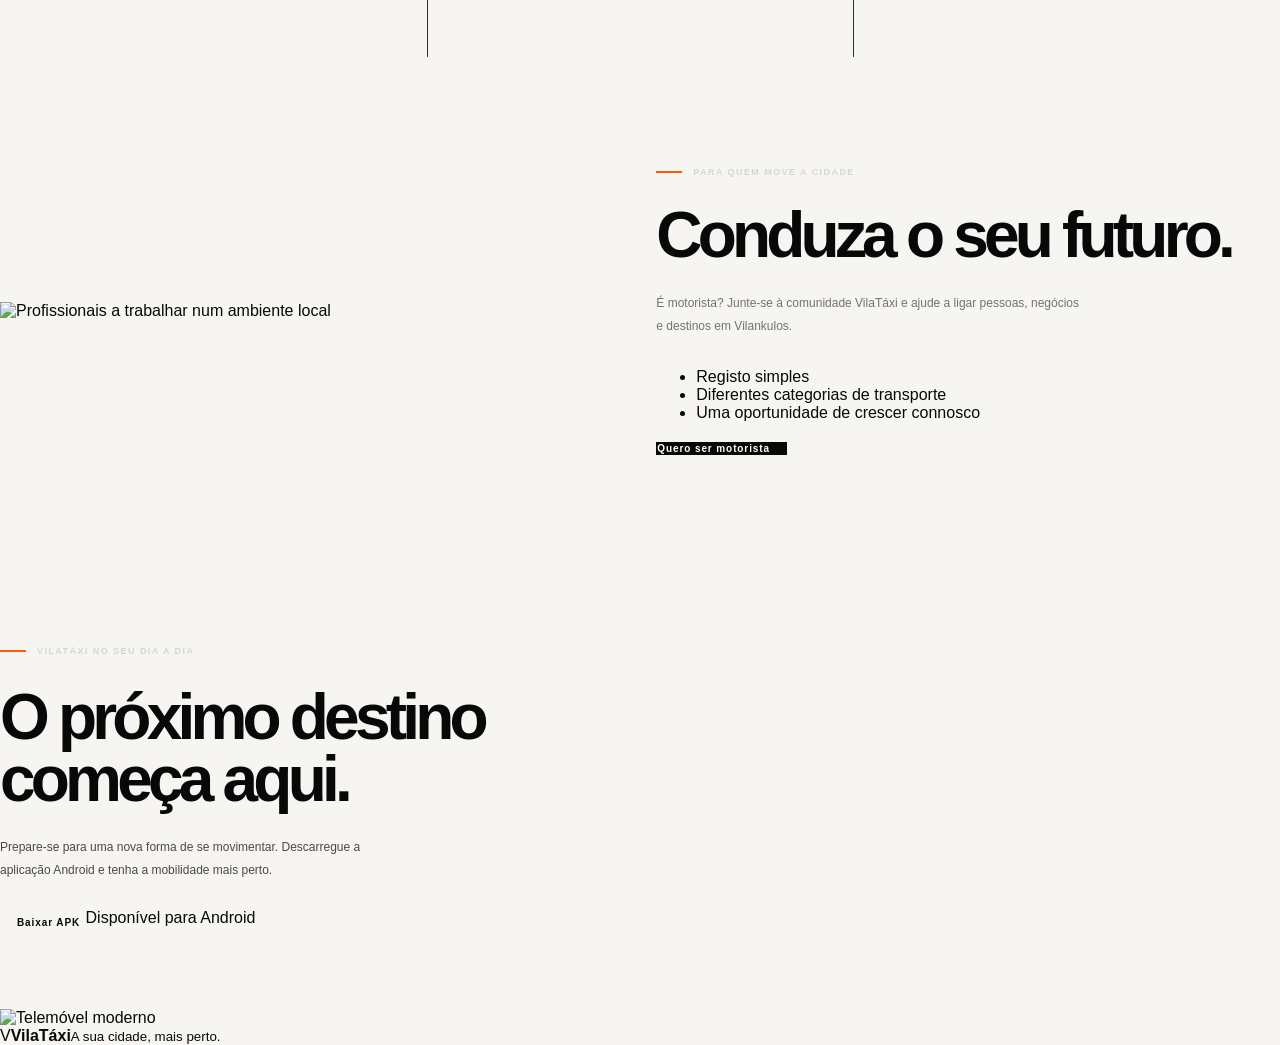
==== commit d5268f8e: "Update index.html" ====
--- a/index.html
+++ b/index.html
@@ -1,8 +1,8 @@
 <!DOCTYPE html>
 <html lang="pt-MZ">
 <head>
-  <meta charset="UTF-8" />
-  <meta name="viewport" content="width=device-width, initial-scale=1.0" />
+  <meta charset="UTF-8">
+  <meta name="viewport" content="width=device-width, initial-scale=1.0">
   
   <!-- Título e Metadados Básicos -->
   <title>VilaTáxi — Moçambique</title>  
@@ -35,293 +35,65 @@
   
   <link rel="preconnect" href="https://fonts.googleapis.com">
   <link rel="preconnect" href="https://fonts.gstatic.com" crossorigin>
-  <link href="https://fonts.googleapis.com/css2?family=Inter:wght@400;500;600;700;800;900&display=swap" rel="stylesheet">
-  <link rel="stylesheet" href="https://cdn.hugeicons.com/font/hgi-stroke-rounded.css">
-  <link rel="stylesheet" href="style.css" />
-  <link rel="stylesheet" href="estilos/footer.css">
+  <link href="https://fonts.googleapis.com/css2?family=DM+Sans:wght@400;500;600;700;800&display=swap" rel="stylesheet">
+  <link rel="stylesheet" href="https://cdn-uicons.flaticon.com/2.6.0/uicons-regular-rounded/css/uicons-regular-rounded.css">
+  
+  <link rel="stylesheet" href="style.css">
+  <link rel="stylesheet" href="css/header.css">
 </head>
 <body>
-  <div class="announcement">
-    <span class="announcement-dot"></span>
-    <span>O SEU PRÓXIMO DESTINO ESTÁ MAIS PERTO.</span>
-    <i class="hgi hgi-stroke hgi-arrow-up-right"></i>
-  </div>
-
-  <header class="site-header">
-    <a class="brand" href="#inicio" aria-label="VilaTaxi — Início">
-      <img src="assets/vilataxi-logo.png" alt="Símbolo VilaTaxi" />
-    </a>
-
-    <nav class="desktop-nav" aria-label="Navegação principal">
-      <a href="#solucao">A SOLUÇÃO</a>
-      <a href="#como-funciona">COMO FUNCIONA</a>
-      <a href="#motoristas">PARA MOTORISTAS</a>
-      <a href="#sobre">SOBRE NÓS</a>
-    </nav>
-
-    <div class="header-actions">
-      <a class="signin-link" href="#entrar">SIGN IN</a>
-      <a class="button button-orange button-small" href="#entrar">LOGIN <i class="hgi hgi-stroke hgi-arrow-up-right"></i></a>
-    </div>
-
-    <button class="menu-toggle" aria-label="Abrir menu" aria-expanded="false" aria-controls="mobile-menu">
-      <span></span><span></span>
-    </button>
-  </header>
-
-  <div class="mobile-menu" id="mobile-menu" aria-hidden="true">
-    <nav aria-label="Navegação móvel">
-      <a href="#solucao">A SOLUÇÃO <i class="hgi hgi-stroke hgi-arrow-up-right"></i></a>
-      <a href="#como-funciona">COMO FUNCIONA <i class="hgi hgi-stroke hgi-arrow-up-right"></i></a>
-      <a href="#motoristas">PARA MOTORISTAS <i class="hgi hgi-stroke hgi-arrow-up-right"></i></a>
-      <a href="#sobre">SOBRE NÓS <i class="hgi hgi-stroke hgi-arrow-up-right"></i></a>
-    </nav>
-    <p>MOVEMOS PESSOAS. LIGAMOS POSSIBILIDADES.</p>
-  </div>
+  <!-- Cabeçalho Partilhado Injetado Automaticamente -->
+  <div id="shared-header"></div>
 
   <main>
-    <section class="hero section-shell" id="inicio">
+    <section class="hero" id="inicio">
       <div class="hero-copy">
-        <div class="eyebrow"><span class="eyebrow-line"></span> MOBILIDADE À SUA MANEIRA</div>
-        <h1>A CIDADE<br>MOVE-SE <span class="orange-text">CONNOSCO.</span></h1>
-        <p class="hero-description">Chegue onde precisa, com mais liberdade. A VilaTaxi aproxima pessoas, destinos e oportunidades — numa viagem de cada vez.</p>
-        <div class="hero-actions">
-          <a href="/download/" class="button button-orange button-large">DESCARREGAR APK<i class="hgi hgi-stroke hgi-arrow-up-right"></i></a>
-          <a href="#como-funciona" class="text-link">COMO FUNCIONA <i class="hgi hgi-stroke hgi-arrow-down-right"></i></a>
-        </div>
-        <div class="hero-proof">
-          <div class="proof-icon"><i class="hgi hgi-stroke hgi-location-01"></i></div>
-          <div><strong>MAIS PERTO DO QUE PENSA.</strong><span>UMA NOVA FORMA DE SE MOVER.</span></div>
-        </div>
+        <div class="eyebrow"><span class="eyebrow-line"></span> MOBILIDADE FEITA PARA SI</div>
+        <h1>Movemos pessoas.<br><span>Aproximamos destinos.</span></h1>
+        <p>Peça a sua viagem com facilidade. Do dia a dia aos momentos especiais, chegar ao seu destino pode ser simples.</p>
+        <div class="hero-actions"><a class="button button-dark" href="#servicos">Descobrir os serviços <i class="fi fi-rr-arrow-right"></i></a><a class="text-link" href="#como-funciona">Como funciona <i class="fi fi-rr-arrow-down-right"></i></a></div>
+        <div class="hero-proof"><div class="proof-avatars"><span>V</span><span>✦</span><span>↗</span></div><div><strong>Uma cidade mais conectada</strong><small>Mobilidade local, com pessoas no centro.</small></div></div>
       </div>
-
-      <div class="hero-visual" aria-label="Identidade visual VilaTaxi">
-        <div class="visual-grid"></div>
-        <div class="visual-orbit orbit-one"></div>
-        <div class="visual-orbit orbit-two"></div>
-        <div class="visual-label label-top"><span class="live-dot"></span> EM MOVIMENTO</div>
-        <div class="hero-logo-wrap"><img src="https://opais.co.mz/wp-content/uploads/2023/12/transporte.jpg" alt="Transporte VilaTaxi" /></div>
-        <div class="visual-coordinate">25°58' S&nbsp; 32°35' E</div>
-        <div class="visual-label label-bottom"><i class="hgi hgi-stroke hgi-navigation-03"></i> O SEU DESTINO. O SEU TEMPO.</div>
-        <span class="visual-index">01 / 04</span>
+      <div class="hero-photo" role="img" aria-label="Transporte urbano numa rua costeira de Moçambique">
+        <div class="photo-top"><span><i class="fi fi-rr-map-marker"></i> VILANKULOS, MOÇAMBIQUE</span><span class="photo-badge"><i class="fi fi-rr-check-circle"></i> Vamos juntos</span></div>
+        <div class="photo-bottom"><div><small>O seu próximo destino</small><strong>Está mais perto.</strong></div><span class="round-arrow"><i class="fi fi-rr-arrow-up-right"></i></span></div>
       </div>
-      <div class="hero-bottomline"><span>FEITO PARA A CIDADE.</span><span>DESENHADO PARA SI.</span><span>VILATAXI © 2026</span></div>
+      <div class="hero-cloud"></div>
     </section>
 
-    <section class="ticker" aria-label="Valores VilaTaxi">
-      <div class="ticker-track">
-        <span>MAIS LIBERDADE</span><b>✳</b><span>MENOS COMPLICAÇÃO</span><b>✳</b><span>VIAGENS COM PROPÓSITO</span><b>✳</b><span>MAIS LIBERDADE</span><b>✳</b><span>MENOS COMPLICAÇÃO</span><b>✳</b><span>VIAGENS COM PROPÓSITO</span><b>✳</b>
+    <section class="stats" aria-label="Vantagens VilaTáxi">
+      <div><span class="stat-icon"><i class="fi fi-rr-route"></i></span><p><strong>Viagens práticas</strong><small>Peça sem complicações.</small></p></div>
+      <div><span class="stat-icon"><i class="fi fi-rr-shield-check"></i></span><p><strong>Mais confiança</strong><small>Uma experiência pensada para si.</small></p></div>
+      <div><span class="stat-icon"><i class="fi fi-rr-marker"></i></span><p><strong>Mobilidade local</strong><small>Feita para a nossa cidade.</small></p></div>
+    </section>
+
+    <section class="section services" id="servicos">
+      <div class="section-heading"><div><div class="eyebrow"><span class="eyebrow-line"></span> OS NOSSOS SERVIÇOS</div><h2>Escolha como<br>quer chegar.</h2></div><p>Uma solução de mobilidade para diferentes percursos, necessidades e momentos do seu dia.</p></div>
+      <div class="service-grid">
+        <article class="service-card service-moto"><img src="https://images.unsplash.com/photo-1558981806-ec527fa84c39?auto=format&fit=crop&w=1000&q=85" alt="Motociclo para deslocações urbanas" loading="lazy"><div class="service-shade"></div><div class="service-content"><span class="service-number">01 / ÁGIL</span><h3>Mototáxi</h3><p>Para percursos rápidos e para quando cada minuto conta.</p><a href="#download" aria-label="Conhecer mototáxi"><i class="fi fi-rr-arrow-up-right"></i></a></div></article>
+        <article class="service-card service-txopela"><img src="https://images.unsplash.com/photo-1577705998148-6da4f3963bc8?auto=format&fit=crop&w=1000&q=85" alt="Transporte de passageiros em veículo urbano" loading="lazy"><div class="service-shade"></div><div class="service-content"><span class="service-number">02 / LOCAL</span><h3>Txopela</h3><p>Uma forma prática de circular e descobrir a cidade.</p><a href="#download" aria-label="Conhecer txopela"><i class="fi fi-rr-arrow-up-right"></i></a></div></article>
+        <article class="service-card service-car"><img src="https://images.unsplash.com/photo-1449965408869-eaa3f722e40a?auto=format&fit=crop&w=1000&q=85" alt="Interior confortável de automóvel" loading="lazy"><div class="service-shade"></div><div class="service-content"><span class="service-number">03 / CONFORTO</span><h3>Carro</h3><p>Mais conforto para os seus compromissos e passeios.</p><a href="#download" aria-label="Conhecer viagens de carro"><i class="fi fi-rr-arrow-up-right"></i></a></div></article>
       </div>
     </section>
 
-    <section class="intro section-shell" id="solucao">
-      <div class="section-kicker">01 — A NOSSA VISÃO</div>
-      <div class="intro-content">
-        <h2>NÃO É SÓ CHEGAR.<br>É <span class="orange-text">CHEGAR MELHOR.</span></h2>
-        <div class="intro-side">
-          <p>A mobilidade deve acompanhar o ritmo da sua vida. Criámos a VilaTaxi para tornar cada deslocação mais simples, acessível e intuitiva.</p>
-          <a class="circle-link" href="#sobre" aria-label="Conheça a nossa visão"><i class="hgi hgi-stroke hgi-arrow-down-right"></i></a>
-        </div>
-      </div>
-      <div class="feature-grid">
-        <article class="feature-card feature-dark">
-          <div class="feature-number">01 / SIMPLICIDADE</div>
-          <div class="feature-icon"><i class="hgi hgi-stroke hgi-touch-01"></i></div>
-          <h3>SEM VOLTAS<br>DESNECESSÁRIAS.</h3>
-          <p>Uma experiência intuitiva, desde o primeiro toque até ao seu destino.</p>
-          <i class="hgi hgi-stroke hgi-arrow-up-right card-arrow"></i>
-        </article>
-        <article class="feature-card feature-orange">
-          <div class="feature-number">02 / PROXIMIDADE</div>
-          <div class="feature-icon"><i class="hgi hgi-stroke hgi-route-01"></i></div>
-          <h3>A CIDADE<br>AO SEU ALCANCE.</h3>
-          <p>Ligamos pessoas aos lugares e às oportunidades que fazem a diferença.</p>
-          <i class="hgi hgi-stroke hgi-arrow-up-right card-arrow"></i>
-        </article>
-        <article class="feature-card feature-light">
-          <div class="feature-number">03 / CONFIANÇA</div>
-          <div class="feature-icon"><i class="hgi hgi-stroke hgi-shield-01"></i></div>
-          <h3>VIAJE COM<br>TRANQUILIDADE.</h3>
-          <p>Uma solução pensada para colocar a sua experiência em primeiro lugar.</p>
-          <i class="hgi hgi-stroke hgi-arrow-up-right card-arrow"></i>
-        </article>
+    <section class="how section" id="como-funciona">
+      <div class="how-image"><img src="https://images.unsplash.com/photo-1516321318423-f06f85e504b3?auto=format&fit=crop&w=1200&q=85" alt="Pessoa a utilizar o telemóvel" loading="lazy"><div class="image-note"><i class="fi fi-rr-smartphone"></i><span><strong>Tudo começa no seu telemóvel</strong><small>Uma experiência simples e intuitiva.</small></span></div></div>
+      <div class="how-copy"><div class="eyebrow"><span class="eyebrow-line"></span> SIMPLES COMO DEVE SER</div><h2>A sua viagem.<br>Do seu jeito.</h2><p class="section-intro">Pensámos em cada passo para que possa concentrar-se no que realmente importa: chegar onde precisa.</p>
+        <div class="steps"><div class="step"><span>01</span><div><h3>Escolha o destino</h3><p>Indique onde está e para onde pretende ir.</p></div></div><div class="step"><span>02</span><div><h3>Escolha a viagem</h3><p>Selecione a opção que combina com o seu percurso.</p></div></div><div class="step"><span>03</span><div><h3>Vá com tranquilidade</h3><p>Acompanhe o processo e prepare-se para seguir viagem.</p></div></div></div>
       </div>
     </section>
 
-    <section class="how-section" id="como-funciona">
-      <div class="section-shell how-inner">
-        <div class="section-kicker">02 — SEM COMPLICAÇÕES</div>
-        <div class="how-heading">
-          <h2>TRÊS PASSOS.<br><span class="orange-text">UM NOVO CAMINHO.</span></h2>
-          <p>O seu tempo é importante. Por isso, a experiência VilaTaxi foi pensada para ser direta, simples e fácil de acompanhar.</p>
-        </div>
-        <div class="steps">
-          <article class="step"><span class="step-number">01</span><div class="step-icon"><i class="hgi hgi-stroke hgi-smart-phone-01"></i></div><h3>ABRA A APP</h3><p>Tenha a VilaTaxi sempre à mão e prepare a sua próxima deslocação.</p></article>
-          <article class="step"><span class="step-number">02</span><div class="step-icon"><i class="hgi hgi-stroke hgi-location-04"></i></div><h3>ESCOLHA O DESTINO</h3><p>Indique para onde vai e organize a sua viagem sem complicações.</p></article>
-          <article class="step"><span class="step-number">03</span><div class="step-icon"><i class="hgi hgi-stroke hgi-car-05"></i></div><h3>SIGA O SEU CAMINHO</h3><p>Desfrute de uma forma mais simples de se deslocar pela cidade.</p></article>
-        </div>
-      </div>
-    </section>
+    <section class="driver-section" id="motoristas"><div class="driver-image"><img src="https://images.unsplash.com/photo-1517248135467-4c7edcad34c4?auto=format&fit=crop&w=1200&q=85" alt="Profissionais a trabalhar num ambiente local" loading="lazy"></div><div class="driver-copy"><div class="eyebrow"><span class="eyebrow-line"></span> PARA QUEM MOVE A CIDADE</div><h2>Conduza o seu futuro.</h2><p>É motorista? Junte-se à comunidade VilaTáxi e ajude a ligar pessoas, negócios e destinos em Vilankulos.</p><ul><li><i class="fi fi-rr-check"></i> Registo simples</li><li><i class="fi fi-rr-check"></i> Diferentes categorias de transporte</li><li><i class="fi fi-rr-check"></i> Uma oportunidade de crescer connosco</li></ul><a class="button button-dark" href="https://www.cadastro.govilataxi.online/">Quero ser motorista <i class="fi fi-rr-arrow-up-right"></i></a></div></section>
 
-    <section class="driver-section section-shell" id="motoristas">
-      <div class="driver-visual">
-        <div class="driver-visual-top"><span>VILATAXI / PARCEIROS</span><i class="hgi hgi-stroke hgi-arrow-up-right"></i></div>
-        <div class="driver-mark"><img src="assets/vilataxi-logo.png" alt="Logótipo VilaTaxi Preto" class="driver-logo-tint" /></div>
-        <div class="driver-visual-bottom"><span>O SEU PRÓXIMO PASSO</span><span>COMEÇA AQUI.</span></div>
-      </div>
-      <div class="driver-copy">
-        <div class="section-kicker">03 — CRESCEMOS JUNTOS</div>
-        <h2>AO VOLANTE<br>DO SEU <span class="orange-text">FUTURO.</span></h2>
-        <p>Faça parte de uma rede de mobilidade que está a aproximar a cidade. A VilaTaxi abre espaço para motoristas e parceiros que querem avançar connosco.</p>
-        <a class="button button-dark button-large" href="#contacto">SEJA NOSSO PARCEIRO <i class="hgi hgi-stroke hgi-arrow-up-right"></i></a>
-        <div class="driver-note"><i class="hgi hgi-stroke hgi-checkmark-circle-02"></i> OPORTUNIDADES PARA QUEM QUER AVANÇAR.</div>
-      </div>
-    </section>
-
-    <section class="download-section" id="baixar">
-      <div class="section-shell download-inner">
-        <div class="download-copy">
-          <div class="section-kicker">04 — LEVE A VILATAXI CONSIGO</div>
-          <h2>O SEU PRÓXIMO<br>DESTINO <span>COMEÇA<br>NO TELEMÓVEL.</span></h2>
-          <p>Prepare-se para uma nova forma de se mover. Descarregue a aplicação VilaTaxi e tenha a cidade mais perto.</p>
-          <a class="button button-white button-large" href="/download/">DESCARREGAR A APP <i class="hgi hgi-stroke hgi-download-04"></i></a>
-          <small>DISPONIBILIDADE DA APLICAÇÃO SUJEITA A LANÇAMENTO.</small>
-        </div>
-        <div class="phone-scene">
-          <div class="phone-glow"></div>
-          <div class="transport-image-wrapper">
-            <img src="https://opais.co.mz/wp-content/uploads/2023/12/transporte.jpg" alt="Transporte VilaTaxi" />
-          </div>
-          <div class="phone-caption">VILATAXI — A CIDADE MOVE-SE CONNOSCO.</div>
-        </div>
-      </div>
-    </section>
-
-    <section class="contact-section section-shell" id="sobre">
-      <div class="section-kicker">05 — SOBRE A VILATAXI</div>
-      <div class="contact-layout">
-        <h2>O MOVIMENTO<br><span class="orange-text">NÃO PÁRA.</span></h2>
-        <div><p>Estamos a construir uma experiência de mobilidade feita para as pessoas, para a cidade e para tudo aquilo que vem a seguir.</p><a class="text-link" href="#contacto">FALE CONNOSCO <i class="hgi hgi-stroke hgi-arrow-up-right"></i></a></div>
-      </div>
-    </section>
-
-    <section class="contact-strip" id="contacto">
-      <div class="section-shell contact-strip-inner">
-        <div><span class="section-kicker">VAMOS CONVERSAR?</span><h2>O PRÓXIMO PASSO É <span class="orange-text">NOSSO.</span></h2></div>
-        <a class="button button-orange button-large" href="mailto:ola@vilataxi.com">ENTRE EM CONTACTO <i class="hgi hgi-stroke hgi-arrow-up-right"></i></a>
-      </div>
-    </section>
+    <section class="download section" id="download"><div class="download-copy"><div class="eyebrow"><span class="eyebrow-line"></span> VILATÁXI NO SEU DIA A DIA</div><h2>O próximo destino<br>começa aqui.</h2><p>Prepare-se para uma nova forma de se movimentar. Descarregue a aplicação Android e tenha a mobilidade mais perto.</p><a class="button button-light" href="download/index.html"><i class="fi fi-rr-download"></i> Baixar APK</a><span class="download-note"><i class="fi fi-rr-smartphone"></i> Disponível para Android</span></div><div class="download-visual"><img src="https://images.unsplash.com/photo-1511707171634-5f897ff02aa9?auto=format&fit=crop&w=900&q=85" alt="Telemóvel moderno" loading="lazy"><div class="floating-label"><span class="mini-v">V</span><span><strong>VilaTáxi</strong><small>A sua cidade, mais perto.</small></span></div></div></section>
   </main>
 
-  <footer class="site-footer" id="footer">
-  <div class="footer-main section-shell"><!-- MARCA E APRESENTAÇÃO -->
-<div class="footer-brand-column">
-  <a class="footer-brand" href="#inicio" aria-label="VilaTaxi — Início">
-    <img src="assets/vilataxi-logo.png" alt="Logótipo VilaTaxi">
-    <span>VILA<span class="brand-accent">TAXI</span></span>
-  </a>
+  <!-- Rodapé Partilhado Injetado Automaticamente -->
+  <div id="shared-footer"></div>
 
-  <p class="footer-description">
-    A cidade move-se connosco. Ligamos pessoas, destinos e oportunidades
-    através de uma experiência de mobilidade simples e intuitiva.
-  </p>
-
-  <a href="/download/" class="footer-download">
-    <span class="footer-download-icon">
-      <i class="hgi hgi-stroke hgi-download-04"></i>
-    </span>
-
-    <span class="footer-download-copy">
-      <small>A SUA PRÓXIMA VIAGEM COMEÇA AQUI</small>
-      <strong>DESCARREGAR A VILATAXI</strong>
-    </span>
-
-    <i class="hgi hgi-stroke hgi-arrow-up-right footer-download-arrow"></i>
-  </a>
-
-  <div class="footer-location">
-    <span class="footer-status-dot"></span>
-    <span>FEITO PARA SE MOVER CONSIGO</span>
-  </div>
-</div>
-
-<!-- NAVEGAÇÃO -->
-<div class="footer-column">
-  <h3>EXPLORAR</h3>
-  <nav aria-label="Explorar">
-    <a href="#inicio">Página inicial</a>
-    <a href="#solucao">A nossa solução</a>
-    <a href="#como-funciona">Como funciona</a>
-    <a href="#sobre">Sobre a VilaTaxi</a>
-    <a href="#contacto">Contactos</a>
-  </nav>
-</div>
-
-<!-- PARA UTILIZADORES -->
-<div class="footer-column">
-  <h3>PARA SI</h3>
-  <nav aria-label="Serviços">
-    <a href="/download/">Passageiros</a>
-    <a href="/download/">Descarregar a aplicação</a>
-    <a href="#motoristas">Seja nosso motorista</a>
-    <a href="#motoristas">Torne-se parceiro</a>
-    <a href="#contacto">Ajuda e suporte</a>
-  </nav>
-</div>
-
-<!-- INFORMAÇÕES -->
-<div class="footer-column">
-  <h3>INFORMAÇÕES</h3>
-  <nav aria-label="Informações legais">
-    <a href="/privacidade/">Política de privacidade</a>
-    <a href="/termos/">Termos e condições</a>
-    <a href="/cookies/">Política de cookies</a>
-    <a href="#contacto">Fale connosco</a>
-  </nav>
-
-  <div class="footer-contact">
-    <span>CONTACTO GERAL</span>
-    <a href="mailto:ola@vilataxi.com">ola@vilataxi.com</a>
-  </div>
-</div>
-
-  </div>  <!-- FAIXA INFERIOR -->  <div class="footer-bottom">
-    <div class="section-shell footer-bottom-inner">  <div class="footer-copyright">
-    <span>© 2026 VILATAXI.</span>
-    <span>TODOS OS DIREITOS RESERVADOS.</span>
-  </div>
-
-  <div class="footer-socials">
-    <span class="footer-social-label">ACOMPANHE O MOVIMENTO</span>
-
-    <!-- Substitua # pelos URLs oficiais das redes sociais -->
-    <a href="#" aria-label="Instagram da VilaTaxi">
-      <i class="hgi hgi-stroke hgi-instagram"></i>
-    </a>
-
-    <a href="#" aria-label="Facebook da VilaTaxi">
-      <i class="hgi hgi-stroke hgi-facebook-01"></i>
-    </a>
-
-    <a href="#" aria-label="TikTok da VilaTaxi">
-      <i class="hgi hgi-stroke hgi-tiktok"></i>
-    </a>
-  </div>
-
-  <a class="back-top" href="#inicio">
-    VOLTAR AO TOPO
-    <span><i class="hgi hgi-stroke hgi-arrow-up-right"></i></span>
-  </a>
-
-</div>
-
-  </div>
-</footer>
-
-  <div class="floating-download" aria-label="Descarregar aplicação">
-    <a href="/download/" class="floating-main"><i class="hgi hgi-stroke hgi-download-04"></i><span>BAIXAR APK</span></a>
-    <a href="/download/" class="floating-arrow" aria-label="Ir para download"><i class="hgi hgi-stroke hgi-arrow-down"></i></a>
-  </div>
+  <!-- Scripts dos Componentes Partilhados -->
+  <script src="components/header.js"></script>
+  <script src="components/footer.js"></script>
   <script src="script.js"></script>
 </body>
 </html>
--- a/style.css
+++ b/style.css
@@ -1,201 +1,240 @@
-:root{
-  --orange:#E65100;
-  --orange-2:#ff6a00;
-  --black:#0a0a0a;
-  --ink:#171717;
-  --muted:#6e6e6e;
-  --line:#e9e7e4;
-  --cream:#f7f5f1;
-  --white:#fff;
-  --radius:28px;
-  --shadow:0 25px 70px rgba(0,0,0,.09);
-}
-*{box-sizing:border-box;margin:0;padding:0}
-html{scroll-behavior:smooth}
-body{font-family:'Poppins',sans-serif;background:#fff;color:var(--ink);line-height:1.6;overflow-x:hidden}
-a{text-decoration:none;color:inherit}
-button{font:inherit}
-.container{width:min(1180px,calc(100% - 48px));margin:auto}
-.scroll-progress{position:fixed;z-index:1000;top:0;left:0;width:0;height:3px;background:var(--orange);transition:width .05s}
-.header{position:fixed;z-index:100;top:0;left:0;width:100%;background:rgba(255,255,255,.84);backdrop-filter:blur(18px);border-bottom:1px solid rgba(0,0,0,.06)}
-.nav{height:82px;display:flex;align-items:center;gap:30px}
-.brand{display:inline-flex;align-items:center;gap:10px;font-size:20px;font-weight:800;letter-spacing:-.7px}
-.brand-mark{width:36px;height:36px;display:grid;place-items:center;overflow:hidden}
-.brand-mark img{width:70px;height:42px;object-fit:contain}
-.brand-logo-only{width:58px;height:54px;display:flex;justify-content:center;flex-shrink:0}
-.brand-logo-only .brand-mark{width:58px;height:54px;overflow:visible}
-.brand-logo-only .brand-mark img{width:58px;height:54px;object-fit:contain;display:block}
-.desktop-nav{display:flex;align-items:center;gap:34px;font-size:13px;font-weight:600;color:#5c5c5c;margin:auto}
-.desktop-nav a{transition:.25s}
-.desktop-nav a:hover,.desktop-nav a.active{color:var(--orange)}
-.nav-actions{display:flex;align-items:center;gap:10px;margin-left:auto}
-.download-btn{display:inline-flex;align-items:center;justify-content:center;gap:8px;background:#E65100;color: white;border: none;border-radius:999px;font-size:18px;font-weight:600;padding:11px 18px;transition:.25s}
-.download-btn:hover{background: white;color:#fff;transform:translateY(-2px)}
-.download-btn iconify-icon{font-size:18px}
-.menu-btn{display:none;border:0;background:#f1f1f1;width:42px;height:42px;border-radius:50%;align-items:center;justify-content:center}
-.menu-btn iconify-icon{font-size:22px}
-.mobile-nav{display:none;padding:8px 24px 22px;border-top:1px solid #eee}
-.mobile-nav a{display:block;padding:12px 0;font-weight:600;font-size:14px}
-.mobile-nav.open{display:block}
-.mobile-download{margin-top:9px!important;width:100%;display:flex!important;align-items:center;justify-content:center;gap:8px;background:var(--orange);color:#fff!important;border-radius:999px;padding:13px!important}
-
-.hero{position:relative;min-height:850px;padding-top:82px;background:var(--cream);overflow:hidden}
-.hero-grid{position:absolute;inset:0;background-image:linear-gradient(rgba(0,0,0,.035) 1px,transparent 1px),linear-gradient(90deg,rgba(0,0,0,.035) 1px,transparent 1px);background-size:70px 70px;mask-image:linear-gradient(to bottom,#000 10%,transparent 92%)}
-.hero-grid:after{content:"";position:absolute;inset:0;background:radial-gradient(circle at 76% 46%,rgba(230,81,0,.14),transparent 28%)}
-.hero-content{min-height:720px;display:grid;grid-template-columns:1fr 1.05fr;align-items:center;gap:25px;position:relative;z-index:1}
-.hero-copy{padding-top:30px}
-.eyebrow{display:flex;align-items:center;gap:9px;color:var(--orange);font-size:11px;font-weight:800;letter-spacing:2px;text-transform:uppercase;margin-bottom:22px}
-.eyebrow>span{width:24px;height:2px;background:var(--orange);display:block}
-.eyebrow.light{color:#fff}.eyebrow.light>span{background:#fff}
-h1{font-size:clamp(48px,6.2vw,84px);line-height:1.01;letter-spacing:-4px;max-width:760px}
-h1 em,h2 span{font-style:normal;color:var(--orange)}
-.hero-copy>p{max-width:560px;color:#666;font-size:17px;margin:26px 0 32px}
-.hero-actions{display:flex;gap:12px;flex-wrap:wrap}
-.btn{display:inline-flex;align-items:center;justify-content:center;gap:10px;padding:15px 20px;border-radius:999px;font-size:13px;font-weight:700;transition:.25s;cursor:pointer}
-.btn-ghost{border:2px solid #E65100;background:rgba(255,255,255,.45)}
-.btn-ghost:hover{background:#fff;transform:translateY(-2px)}
-.btn-download{background:#171717;color:#fff;border: none}
-.btn-download:hover{background:#000;transform:translateY(-2px)}
-.hero-note{display:flex;align-items:center;gap:9px;margin-top:25px;color:#777;font-size:11px}
-.pulse{width:8px;height:8px;border-radius:50%;background:#36a269;box-shadow:0 0 0 5px rgba(54,162,105,.1)}
-
-.hero-visual{position:relative;min-height:620px;display:grid;place-items:center}
-.hero-glow{position:absolute;width:520px;height:520px;border-radius:50%;background:rgba(230,81,0,.12);filter:blur(2px);right:0;top:45px}
-.hero-image-wrap{position:relative;z-index:2;width:min(690px,100%);border-radius:30px;overflow:hidden;transform:rotate(1.5deg)}
-.hero-image{width:100%;height:auto;display:block;object-fit:cover}
-.floating-card{position:absolute;z-index:3;background:#fff;border:1px solid rgba(0,0,0,.05);box-shadow:var(--shadow);border-radius:16px;padding:12px;display:flex;gap:10px;align-items:center;min-width:175px}
-.floating-card strong{display:block;font-size:10px}.floating-card small{display:block;font-size:8px;color:#888}
-.card-rating{top:90px;right:-5px}
-.card-route{bottom:75px;left:-5px}
-.mini-icon,.route-icon{width:32px;height:32px;border-radius:10px;background:#fff1e9;color:var(--orange);display:grid;place-items:center;font-size:18px}
-.route-icon{background:#f2f2f2;color:#222}
-.hero-bottom{position:absolute;bottom:0;left:0;width:100%;border-top:1px solid rgba(0,0,0,.08)}
-.trust-row{height:70px;display:grid;grid-template-columns:auto 1fr auto 1fr auto 1fr auto;align-items:center;gap:18px;color:#8b8882;font-size:10px;font-weight:700;text-transform:uppercase;letter-spacing:1.5px}
-.trust-row div{height:1px;background:#ddd8d0}
-
-.stats{background:var(--black);color:#fff}.stats-grid{display:grid;grid-template-columns:repeat(3,1fr);padding:44px 0}
-.stat{padding:4px 36px;border-right:1px solid #2e2e2e;display:flex;align-items:center;gap:20px}
-.stat:last-child{border:0}.stat strong{font-size:34px;color:var(--orange);letter-spacing:-2px}
-.stat span{font-size:11px;color:#a7a7a7;max-width:200px;line-height:1.5}
-
-.section{padding:130px 0}.split{display:grid;grid-template-columns:.5fr 1.5fr;gap:80px}
-.section-label{display:flex;gap:13px;align-items:center;font-size:11px;text-transform:uppercase;letter-spacing:1.7px;color:#777}
-.section-label span{color:var(--orange);font-weight:800}
-.about-copy{max-width:800px}.kicker{font-size:12px;color:var(--orange);font-weight:800;text-transform:uppercase;letter-spacing:2px;margin-bottom:13px}
-.about h2,.section-head h2,.experience-head h2,.value-intro h2{font-size:clamp(38px,5vw,66px);line-height:1.05;letter-spacing:-3px;margin-bottom:27px}
-.about-copy>p:not(.kicker){font-size:15px;color:#707070;max-width:700px;margin-bottom:15px}
-.text-link{display:inline-flex;align-items:center;gap:8px;margin-top:17px;font-size:12px;font-weight:800;border-bottom:1px solid #bbb;padding-bottom:5px}
-.text-link iconify-icon{font-size:16px;color:var(--orange)}
-
-.services{background:var(--cream)}.section-head{display:grid;grid-template-columns:1.2fr .8fr;align-items:end;gap:40px;margin-bottom:55px}
-.section-head>p{font-size:13px;color:#777;max-width:330px;justify-self:end}
-.service-grid{display:grid;grid-template-columns:repeat(4,1fr);gap:12px}
-.service-card{min-height:370px;background:#fff;border:1px solid #ebe7e1;border-radius:24px;padding:25px;display:flex;flex-direction:column;position:relative;overflow:hidden;transition:.3s}
-.service-card:hover{transform:translateY(-7px);box-shadow:var(--shadow)}
-.service-card.featured{background:var(--orange);color:#fff;border-color:var(--orange)}
-.service-top{display:flex;justify-content:space-between;align-items:center;color:#999;font-size:11px}
-.featured .service-top{color:rgba(255,255,255,.65)}
-.service-top iconify-icon{font-size:32px;color:var(--orange)}
-.featured .service-top iconify-icon{color:#fff}
-.service-card h3{font-size:20px;margin-top:auto;letter-spacing:-.7px}
-.service-card p{font-size:11px;color:#888;margin:12px 0 20px;line-height:1.7}
-.featured p{color:rgba(255,255,255,.75)}
-.service-line{height:1px;background:#eee}.featured .service-line{background:rgba(255,255,255,.25)}
-.service-card>a{width:36px;height:36px;border-radius:50%;background:#f5f5f5;display:grid;place-items:center;margin-top:16px;color:#222}
-.featured>a{background:#fff;color:var(--orange)}
-
-.experience{background:#111;color:#fff}.experience .section-label{color:#aaa}.experience-head h2{max-width:720px}
-.experience-layout{display:grid;grid-template-columns:1.1fr .9fr;gap:90px;align-items:center;margin-top:55px}
-.experience-image{height:560px;border-radius:28px;background:#151515;position:relative;overflow:hidden;border:1px solid #303030}
-.experience-image>img{width:100%;height:100%;object-fit:cover;display:block}
-.experience-image:after{content:"";position:absolute;inset:0;background:linear-gradient(to top,rgba(0,0,0,.62),transparent 48%);pointer-events:none}
-.experience-number{position:absolute;left:28px;top:24px;color:#ddd;font-size:12px;z-index:3}
-.image-caption{position:absolute;z-index:3;left:27px;right:27px;bottom:25px;display:flex;gap:14px;align-items:end}
-.image-caption span{color:#ff9a63;font-size:11px;font-weight:800}.image-caption strong{font-size:16px;line-height:1.25;max-width:320px}
-.feature-list{border-top:1px solid #333}.feature-item{display:grid;grid-template-columns:42px 1fr 25px;gap:16px;align-items:start;padding:25px 0;border-bottom:1px solid #333;color:#999;transition:.3s}
-.feature-item.active,.feature-item:hover{color:#fff}.feature-item.active .feature-num{color:var(--orange)}
-.feature-num{font-size:11px;font-weight:800}.feature-item h3{font-size:17px;color:#fff;margin-bottom:5px}
-.feature-item p{font-size:11px;line-height:1.7;max-width:370px}.feature-item>iconify-icon{font-size:18px;color:#666}
-
-.gallery{background:#fff}.gallery-grid{display:grid;grid-template-columns:1.35fr .65fr;gap:14px}
-.gallery-card{position:relative;min-height:390px;border-radius:26px;overflow:hidden;background:#eee;border:1px solid var(--line)}
-.gallery-card.large{min-height:500px}.gallery-card img{width:100%;height:100%;display:block;object-fit:cover;transition:transform .7s ease}
-.gallery-card:hover img{transform:scale(1.035)}.gallery-card:after{content:"";position:absolute;inset:0;background:linear-gradient(to top,rgba(0,0,0,.65),transparent 48%)}
-.gallery-card figcaption{position:absolute;z-index:2;left:25px;right:25px;bottom:23px;color:#fff}
-.gallery-card figcaption span{display:block;color:#ff9a63;font-size:9px;text-transform:uppercase;letter-spacing:1.8px;font-weight:800;margin-bottom:5px}
-.gallery-card figcaption strong{font-size:17px;line-height:1.2}
-
-.values{background:#fff}.values-grid{display:grid;grid-template-columns:1.6fr 1fr 1fr;gap:12px}
-.value-intro{padding:20px 10px}.value-intro h2{font-size:45px;margin-top:25px}
-.value{border:1px solid var(--line);border-radius:22px;padding:28px;min-height:230px}
-.value-icon{width:45px;height:45px;border-radius:13px;background:#fff1e9;color:var(--orange);display:grid;place-items:center;font-size:21px;margin-bottom:42px}
-.value h3{font-size:18px}.value p{font-size:11px;color:#777;margin-top:7px;line-height:1.7}
-
-.contact{padding-top:20px;padding-bottom:120px}
-.contact-card{background:var(--orange);color:#fff;border-radius:34px;min-height:480px;padding:75px;position:relative;overflow:hidden;display:flex;align-items:center}
-.contact-pattern{position:absolute;inset:0;background-image:linear-gradient(120deg,rgba(255,255,255,.1) 1px,transparent 1px),linear-gradient(30deg,rgba(255,255,255,.06) 1px,transparent 1px);background-size:90px 90px;opacity:.6}
-.contact-content{position:relative;z-index:2;max-width:690px}.contact-card h2{font-size:clamp(40px,5vw,70px);line-height:1.02;letter-spacing:-3px}
-.contact-card h2 em{font-style:normal;color:#1b110c}.contact-card p{max-width:540px;font-size:13px;color:rgba(255,255,255,.8);margin:20px 0 28px}
-.contact-actions{display:flex;align-items:center;gap:22px;flex-wrap:wrap}.btn-light{background:#fff;color:#111}
-.contact-phone{display:flex;align-items:center;gap:8px;font-size:12px;font-weight:700}.contact-phone iconify-icon{font-size:17px}
-.contact-mark{position:absolute;right:-50px;bottom:-110px;width:500px;height:500px;border-radius:50%;border:1px solid rgba(255,255,255,.18);display:grid;place-items:center}
-.contact-mark:before,.contact-mark:after{content:"";position:absolute;border:1px solid rgba(255,255,255,.13);border-radius:50%}
-.contact-mark:before{inset:50px}.contact-mark:after{inset:105px}.contact-mark img{width:260px;opacity:.13;filter:brightness(0) invert(1)}
-
-.download-section{padding:0 0 120px;background:#fff}
-.download-card{background:var(--cream);border:1px solid var(--line);border-radius:30px;padding:50px 60px;display:flex;align-items:center;justify-content:space-between;gap:30px}
-.download-card h2{font-size:clamp(34px,4vw,55px);letter-spacing:-2.5px;line-height:1.05;margin-top:5px}
-.download-card h2 span{color:var(--orange)}.download-card p{font-size:12px;color:#777;max-width:540px;margin-top:12px}
-.download-big{min-width:185px;display:flex;align-items:center;justify-content:center;gap:9px;background:var(--orange);color:#fff;border-radius:18px;padding:17px 20px;font-size:13px;font-weight:800;box-shadow:0 14px 30px rgba(230,81,0,.2);transition:.25s}
-.download-big:hover{transform:translateY(-3px);background:#d94900}.download-big>iconify-icon{font-size:21px}.download-big .arrow{font-size:17px;margin-left:5px}
-
-footer{background:#0b0b0b;color:#fff}.footer-top{display:grid;grid-template-columns:2fr 1fr 1fr 1fr;gap:60px;padding:75px 0 60px}
-.footer-brand p{max-width:300px;color:#777;font-size:11px;margin-top:18px;line-height:1.8}
-.footer-col h4{font-size:11px;text-transform:uppercase;letter-spacing:1.5px;color:#777;margin-bottom:18px}
-.footer-col a{display:block;font-size:12px;color:#ccc;margin:10px 0;transition:.2s}.footer-col a:hover{color:var(--orange)}
-.footer-bottom{border-top:1px solid #222;display:flex;justify-content:space-between;padding:22px 0;color:#666;font-size:10px}
-
-.reveal{opacity:0;transform:translateY(24px);transition:opacity .8s ease,transform .8s ease}.reveal.visible{opacity:1;transform:none}
-.delay-1{transition-delay:.1s}.delay-2{transition-delay:.2s}
-
-@media(max-width:1000px){
-  .desktop-nav{display:none}.nav{gap:14px}
-  .download-btn{display:inline-flex}.menu-btn{display:flex}
-  .hero{min-height:auto}.hero-content{grid-template-columns:1fr;min-height:auto;padding-top:90px;padding-bottom:110px}
-  .hero-copy{padding-top:35px}.hero-visual{min-height:620px}
-  .service-grid{grid-template-columns:repeat(2,1fr)}.experience-layout{gap:45px}.values-grid{grid-template-columns:1fr 1fr}.value-intro{grid-column:1/-1}
-  .gallery-grid{grid-template-columns:1fr}.gallery-card,.gallery-card.large{min-height:420px}
-}
-@media(max-width:700px){
-  .container{width:min(100% - 32px,1180px)}
-  .nav{height:72px;gap:8px}
-  .brand-logo-only{width:52px;height:48px}.brand-logo-only .brand-mark{width:52px;height:48px}.brand-logo-only .brand-mark img{width:52px;height:48px}
-  .desktop-nav{display:none}
-  .nav-actions{margin-left:auto;gap:7px}
-  /* Download stays on the right side, immediately before the menu button. */
-  .download-btn{display:inline-flex;padding:10px 14px;font-size:10px;white-space:nowrap}
-  .download-btn iconify-icon{font-size:16px}
-  .menu-btn{width:40px;height:40px;display:flex}
-  .mobile-nav .mobile-download{display:flex}
-  .hero{padding-top:72px}.hero-content{padding-top:55px;padding-bottom:90px}.hero-copy{padding-top:0}
-  h1{font-size:48px;letter-spacing:-2.8px}.hero-copy>p{font-size:14px}.hero-actions .btn{width:100%}.hero-note{font-size:9px}
-  .hero-visual{min-height:440px;margin-top:5px}.hero-image-wrap{width:100%;border-radius:22px;transform:none}.hero-glow{width:350px;height:350px;right:50%;transform:translateX(50%);top:35px}
-  .card-rating{right:-3px;top:25px}.card-route{left:-3px;bottom:18px}.floating-card{min-width:150px;padding:10px}.floating-card strong{font-size:9px}
-  .trust-row{height:55px;grid-template-columns:1fr 1fr;gap:0;text-align:center;font-size:8px}.trust-row div{display:none}.trust-row span:nth-of-type(3),.trust-row span:nth-of-type(4){display:none}
-  .stats-grid{grid-template-columns:1fr;padding:25px 0}.stat{border-right:0;border-bottom:1px solid #2e2e2e;padding:18px 0}.stat:last-child{border-bottom:0}.stat strong{font-size:27px}
-  .section{padding:80px 0}.split{grid-template-columns:1fr;gap:30px}.section-head{grid-template-columns:1fr;gap:10px;margin-bottom:35px}.section-head>p{justify-self:start}
-  .about h2,.section-head h2,.experience-head h2{font-size:40px;letter-spacing:-2px}
-  .service-grid{grid-template-columns:1fr}.service-card{min-height:300px}
-  .experience-layout{grid-template-columns:1fr;margin-top:35px}.experience-image{height:420px}.feature-item{grid-template-columns:32px 1fr 20px}
-  .values-grid{grid-template-columns:1fr}.value-intro{grid-column:auto}.value-intro h2{font-size:40px}.value{min-height:200px}
-  .contact{padding-top:0;padding-bottom:80px}.contact-card{padding:48px 26px;min-height:500px;border-radius:25px}.contact-card h2{font-size:43px;letter-spacing:-2px}
-  .contact-mark{right:-180px;bottom:-80px}.contact-actions{align-items:flex-start;flex-direction:column;gap:15px}
-  .download-section{padding-bottom:80px}.download-card{padding:35px 24px;display:block;border-radius:24px}.download-big{margin-top:25px;width:100%}
-  .gallery-card,.gallery-card.large{min-height:330px;border-radius:20px}
-  .footer-top{grid-template-columns:1fr 1fr;gap:40px;padding:55px 0 45px}.footer-brand{grid-column:1/-1}.footer-bottom{flex-direction:column;gap:7px}
-}
-@media(max-width:390px){
-  h1{font-size:42px}
-  .download-btn span{display:none}
-  .hero-visual{min-height:390px}.card-rating{right:-14px}.card-route{left:-14px}
-}
+:root {
+  --orange: #f45100; --orange-bright: #ff5a00; --black: #080808; --white: #f7f5f1;
+  --muted: #9b9b96; --line: rgba(255,255,255,.14); --font: "Inter", sans-serif;
+}
+* { box-sizing: border-box; }
+html { scroll-behavior: smooth; scroll-padding-top: 90px; }
+body { margin: 0; background: var(--white); color: var(--black); font-family: var(--font); -webkit-font-smoothing: antialiased; }
+a { color: inherit; text-decoration: none; }
+button { font: inherit; }
+.section-shell { width: min(1240px, calc(100% - 80px)); margin: 0 auto; }
+.announcement { height: 34px; background: var(--orange); color: #111; display: flex; align-items: center; justify-content: center; gap: 9px; font-size: 9px; font-weight: 800; letter-spacing: .14em; }
+.announcement i { font-size: 13px; margin-left: 4px; }
+.announcement-dot, .live-dot { width: 6px; height: 6px; background: #111; border-radius: 50%; display: inline-block; }
+.site-header { height: 88px; padding: 0 max(40px, calc((100% - 1240px)/2)); display: flex; align-items: center; justify-content: space-between; background: var(--black); color: white; position: sticky; top: 0; z-index: 20; border-bottom: 1px solid rgba(255,255,255,.09); }
+.brand { display: inline-flex; align-items: center; gap: 9px; font-weight: 900; letter-spacing: -.065em; font-size: 20px; white-space: nowrap; }
+.brand img { width: 35px; height: 35px; object-fit: contain; }
+.brand-accent { color: var(--orange-bright); }
+.desktop-nav { display: flex; align-items: center; gap: clamp(18px, 2.4vw, 36px); margin: 0 24px; }
+.desktop-nav a, .signin-link { color: #c9c9c5; font-size: 9px; font-weight: 800; letter-spacing: .11em; transition: color .2s; }
+.desktop-nav a:hover, .signin-link:hover { color: var(--orange-bright); }
+.header-actions { display: flex; align-items: center; gap: 22px; }
+.button { display: inline-flex; align-items: center; justify-content: center; gap: 16px; font-size: 10px; font-weight: 800; letter-spacing: .09em; border: 1px solid transparent; transition: transform .2s, background .2s, color .2s; }
+.button:hover { transform: translateY(-2px); }
+.button i { font-size: 17px; }
+.button-small { padding: 13px 15px; }
+.button-large { min-height: 54px; padding: 0 22px; }
+.button-orange { color: #111; background: var(--orange-bright); }
+.button-orange:hover { background: #ff7a32; }
+.button-dark { background: var(--black); color: white; }
+.button-white { background: white; color: var(--black); }
+.menu-toggle { display: none; background: none; border: 0; padding: 10px 0 10px 10px; cursor: pointer; }
+.menu-toggle span { width: 25px; height: 2px; display: block; background: white; margin: 6px 0; transition: transform .2s; }
+.mobile-menu { display: none; }
+.hero { min-height: 675px; background: var(--black); color: white; width: 100%; padding: 75px max(40px, calc((100% - 1240px)/2)) 28px; display: grid; grid-template-columns: 1fr .92fr; gap: 55px; position: relative; overflow: hidden; }
+.hero-copy { padding: 35px 0 60px; position: relative; z-index: 2; }
+.eyebrow, .section-kicker { font-size: 9px; font-weight: 800; letter-spacing: .16em; }
+.eyebrow { display: flex; align-items: center; gap: 11px; color: #d6d6d0; }
+.eyebrow-line { width: 26px; height: 2px; background: var(--orange-bright); }
+h1, h2, h3, p { margin-top: 0; }
+.hero h1 { font-size: clamp(52px, 6.6vw, 88px); line-height: .93; letter-spacing: -.085em; font-weight: 800; margin: 29px 0 25px; }
+.orange-text { color: var(--orange-bright); }
+.hero-description { color: #a9a9a4; font-size: 13px; line-height: 1.9; max-width: 410px; }
+.hero-actions { display: flex; align-items: center; gap: 25px; margin-top: 31px; flex-wrap: wrap; }
+.text-link { display: inline-flex; align-items: center; gap: 11px; font-size: 9px; font-weight: 800; letter-spacing: .1em; }
+.text-link i { font-size: 16px; }
+.hero-proof { display: flex; gap: 12px; align-items: center; position: absolute; bottom: 8px; }
+.proof-icon { width: 36px; height: 36px; border: 1px solid #383838; display: grid; place-items: center; color: var(--orange-bright); font-size: 18px; }
+.hero-proof strong, .hero-proof span { display: block; font-size: 8px; letter-spacing: .1em; }
+.hero-proof strong { margin-bottom: 6px; }
+.hero-proof span { color: #8b8b86; }
+.hero-visual { min-height: 475px; position: relative; background: #10100f; border: 1px solid #252522; overflow: hidden; display: grid; place-items: center; align-self: center; }
+.visual-grid { position: absolute; inset: 0; opacity: .32; background-image: linear-gradient(rgba(255,255,255,.075) 1px, transparent 1px), linear-gradient(90deg, rgba(255,255,255,.075) 1px, transparent 1px); background-size: 42px 42px; mask-image: linear-gradient(to bottom, black, transparent 95%); }
+.visual-orbit { position: absolute; border: 1px solid rgba(244,81,0,.35); border-radius: 50%; aspect-ratio: 1; }
+.orbit-one { width: 76%; }
+.orbit-two { width: 108%; border-color: rgba(255,255,255,.1); }
+.hero-logo-wrap { width: 85%; max-width: 450px; position: relative; z-index: 1; filter: drop-shadow(0 0 25px rgba(0,0,0,.5)); }
+.hero-logo-wrap img { display: block; width: 100%; height: 260px; object-fit: cover; border-radius: 6px; border: 1px solid rgba(255,255,255,.15); }
+.visual-label { position: absolute; z-index: 2; font-size: 8px; font-weight: 800; letter-spacing: .12em; display: flex; align-items: center; gap: 8px; }
+.label-top { top: 24px; left: 24px; color: #d5d5d0; }
+.live-dot { background: var(--orange-bright); box-shadow: 0 0 0 4px rgba(244,81,0,.15); }
+.label-bottom { bottom: 22px; left: 24px; color: #c5c5bf; }
+.label-bottom i { color: var(--orange-bright); font-size: 15px; }
+.visual-coordinate { position: absolute; right: 24px; top: 25px; color: #72726d; font-size: 8px; letter-spacing: .08em; }
+.visual-index { position: absolute; right: 24px; bottom: 24px; font-size: 9px; color: #888; font-weight: 700; }
+.hero-bottomline { position: absolute; bottom: 0; left: max(40px, calc((100% - 1240px)/2)); right: max(40px, calc((100% - 1240px)/2)); height: 28px; border-top: 1px solid #242424; display: flex; align-items: center; justify-content: space-between; color: #74746e; font-size: 8px; font-weight: 700; letter-spacing: .12em; }
+.ticker { background: var(--orange); overflow: hidden; padding: 18px 0; }
+.ticker-track { display: flex; justify-content: space-around; align-items: center; gap: 32px; min-width: max-content; animation: ticker 32s linear infinite; }
+.ticker span { font-size: 11px; font-weight: 900; letter-spacing: .12em; }
+.ticker b { font-size: 18px; }
+@keyframes ticker { to { transform: translateX(-20%); } }
+.intro { padding-top: 110px; padding-bottom: 110px; }
+.section-kicker { color: #7e7e78; }
+.intro-content { display: flex; justify-content: space-between; align-items: end; gap: 50px; margin: 28px 0 55px; }
+.intro h2, .how-heading h2, .driver-copy h2, .download-copy h2, .contact-layout h2 { font-size: clamp(38px, 5vw, 64px); line-height: .98; letter-spacing: -.075em; font-weight: 800; margin: 0; }
+.intro-side { display: flex; align-items: end; gap: 30px; max-width: 380px; }
+.intro-side p, .how-heading p, .driver-copy > p, .download-copy > p, .contact-layout p { color: #73736d; font-size: 12px; line-height: 1.9; margin: 0; }
+.circle-link { width: 47px; height: 47px; min-width: 47px; display: grid; place-items: center; background: var(--orange); border-radius: 50%; font-size: 21px; transition: transform .2s; }
+.circle-link:hover { transform: rotate(-45deg); }
+.feature-grid { display: grid; grid-template-columns: repeat(3, 1fr); gap: 12px; }
+.feature-card { min-height: 310px; padding: 25px 26px; position: relative; }
+.feature-dark { background: #0a0a0a; color: white; }
+.feature-orange { background: var(--orange); color: #111; }
+.feature-light { background: #e8e6e0; color: #111; }
+.feature-number { font-size: 8px; font-weight: 800; letter-spacing: .12em; opacity: .7; }
+.feature-icon { margin: 35px 0 23px; font-size: 29px; }
+.feature-card h3 { font-size: 22px; line-height: 1.02; letter-spacing: -.055em; margin-bottom: 14px; }
+.feature-card p { font-size: 10px; line-height: 1.8; max-width: 230px; opacity: .7; margin-bottom: 0; }
+.card-arrow { position: absolute; top: 23px; right: 24px; font-size: 19px; }
+.how-section { background: #0a0a0a; color: white; padding: 105px 0 110px; }
+.how-heading { display: flex; justify-content: space-between; align-items: end; gap: 40px; margin: 30px 0 65px; }
+.how-heading p { color: #999993; max-width: 340px; }
+.steps { display: grid; grid-template-columns: repeat(3, 1fr); border-top: 1px solid #30302d; }
+.step { padding: 25px 30px 0 0; position: relative; min-height: 235px; }
+.step + .step { border-left: 1px solid #30302d; padding-left: 30px; }
+.step-number { color: var(--orange-bright); font-size: 10px; font-weight: 800; }
+.step-icon { margin: 28px 0 23px; color: var(--orange-bright); font-size: 27px; }
+.step h3 { font-size: 13px; letter-spacing: .03em; margin-bottom: 12px; }
+.step p { max-width: 280px; color: #8e8e88; font-size: 11px; line-height: 1.8; }
+.driver-section { display: grid; grid-template-columns: .9fr 1fr; gap: 95px; align-items: center; padding-top: 110px; padding-bottom: 110px; }
+.driver-visual { min-height: 430px; background: var(--orange); position: relative; display: flex; flex-direction: column; justify-content: space-between; padding: 24px; overflow: hidden; }
+.driver-visual:after { content: ""; position: absolute; width: 400px; height: 400px; border: 1px solid rgba(0,0,0,.25); border-radius: 50%; left: 50%; top: 50%; transform: translate(-50%,-50%); box-shadow: 0 0 0 45px rgba(0,0,0,.04), 0 0 0 90px rgba(0,0,0,.04); }
+.driver-visual-top, .driver-visual-bottom { display: flex; justify-content: space-between; position: relative; z-index: 1; font-size: 8px; font-weight: 900; letter-spacing: .12em; }
+.driver-visual-top i { font-size: 17px; }
+.driver-mark { display: flex; align-items: center; justify-content: center; position: relative; z-index: 1; margin: auto 0; }
+.driver-logo-tint { width: 100%; max-width: 220px; height: auto; object-fit: contain; filter: brightness(0); }
+.driver-copy h2 { margin: 27px 0 25px; }
+.driver-copy > p { max-width: 430px; margin-bottom: 30px; }
+.driver-note { display: flex; align-items: center; gap: 9px; font-size: 8px; font-weight: 800; letter-spacing: .1em; margin-top: 23px; color: #777; }
+.driver-note i { color: var(--orange); font-size: 16px; }
+.download-section { background: var(--orange); overflow: hidden; }
+.download-inner { display: grid; grid-template-columns: 1fr .8fr; gap: 40px; min-height: 625px; align-items: center; }
+.download-copy { padding: 80px 0; }
+.download-copy .section-kicker { color: rgba(0,0,0,.65); }
+.download-copy h2 { margin: 30px 0 25px; }
+.download-copy h2 span { color: white; }
+.download-copy > p { max-width: 410px; color: rgba(0,0,0,.7); margin-bottom: 27px; }
+.download-copy small { display: block; font-size: 8px; letter-spacing: .1em; font-weight: 800; color: rgba(0,0,0,.58); margin-top: 18px; }
+.phone-scene { min-height: 625px; position: relative; display: flex; flex-direction: column; align-items: center; justify-content: center; }
+.phone-glow { position: absolute; width: 360px; height: 360px; background: rgba(255,255,255,.25); filter: blur(70px); border-radius: 50%; }
+.transport-image-wrapper { position: relative; z-index: 1; width: 100%; max-width: 340px; border-radius: 16px; overflow: hidden; box-shadow: 20px 25px 50px rgba(0,0,0,.2); border: 3px solid rgba(255,255,255,0.4); transform: rotate(3deg); }
+.transport-image-wrapper img { width: 100%; height: 240px; object-fit: cover; display: block; }
+.phone-caption { position: absolute; bottom: 34px; right: 0; font-size: 8px; font-weight: 800; letter-spacing: .12em; writing-mode: vertical-rl; transform: rotate(180deg); }
+.contact-section { padding-top: 105px; padding-bottom: 105px; }
+.contact-layout { display: flex; justify-content: space-between; gap: 50px; align-items: end; margin-top: 30px; }
+.contact-layout > div { max-width: 360px; }
+.contact-layout p { margin-bottom: 20px; }
+.contact-layout .text-link { color: #111; }
+.contact-strip { background: #0a0a0a; color: white; padding: 50px 0; }
+.contact-strip-inner { display: flex; justify-content: space-between; align-items: center; gap: 30px; }
+.contact-strip .section-kicker { color: #8b8b85; }
+.contact-strip h2 { font-size: clamp(22px, 3vw, 36px); letter-spacing: -.06em; margin: 15px 0 0; }
+.site-footer { background: #0a0a0a; color: white; border-top: 1px solid #282825; padding: 30px 0 20px; }
+.footer-top, .footer-bottom { display: flex; justify-content: space-between; align-items: center; gap: 20px; }
+.footer-brand img { width: 28px; height: 28px; }
+.footer-brand { font-size: 16px; }
+.footer-top p, .back-top, .footer-bottom { font-size: 8px; font-weight: 800; letter-spacing: .1em; margin: 0; }
+.footer-top p { color: #888; }
+.back-top { display: flex; gap: 10px; align-items: center; }
+.back-top i { color: var(--orange); font-size: 15px; }
+.footer-bottom { color: #777; border-top: 1px solid #282825; margin-top: 28px; padding-top: 18px; font-size: 7px; }
+.floating-download { position: fixed; z-index: 30; bottom: 22px; right: 22px; display: flex; gap: 7px; filter: drop-shadow(0 9px 20px rgba(0,0,0,.2)); }
+.floating-download a { height: 52px; display: flex; align-items: center; justify-content: center; background: var(--orange-bright); color: #111; }
+.floating-main { gap: 11px; padding: 0 17px; font-size: 10px; font-weight: 900; letter-spacing: .07em; }
+.floating-main i { font-size: 20px; }
+.floating-arrow { width: 52px; font-size: 22px; transition: background .2s, transform .2s; }
+.floating-arrow:hover { background: white; transform: translateY(-3px); }
+@media (max-width: 1050px) {
+  .site-header { padding: 0 28px; }
+  .desktop-nav { gap: 15px; margin: 0 15px; }
+  .desktop-nav a { font-size: 8px; }
+  .header-actions { gap: 13px; }
+  .section-shell { width: calc(100% - 56px); }
+  .hero { padding-left: 28px; padding-right: 28px; gap: 30px; }
+  .hero-bottomline { left: 28px; right: 28px; }
+  .hero-visual { min-height: 410px; }
+  .driver-section { gap: 55px; }
+}
+@media (max-width: 760px) {
+  .announcement { height: 30px; font-size: 7px; }
+  .site-header { height: 72px; padding: 0 20px; }
+  .brand { font-size: 18px; gap: 7px; }
+  .brand img { width: 31px; height: 31px; }
+  .desktop-nav { display: none; }
+  .header-actions { margin-left: auto; gap: 12px; margin-right: 14px; }
+  .signin-link { font-size: 8px; }
+  .button-small { padding: 11px 10px; font-size: 8px; gap: 7px; }
+  .button-small i { font-size: 14px; }
+  .menu-toggle { display: block; }
+  .mobile-menu { display: block; position: fixed; z-index: 19; top: 102px; left: 0; right: 0; background: #10100f; color: white; padding: 0 22px; max-height: 0; overflow: hidden; opacity: 0; transition: max-height .35s ease, opacity .25s, padding .3s; }
+  .mobile-menu.open { max-height: 390px; opacity: 1; padding: 20px 22px 25px; border-bottom: 1px solid #30302d; }
+  .mobile-menu nav { display: flex; flex-direction: column; }
+  .mobile-menu nav a { display: flex; justify-content: space-between; align-items: center; padding: 17px 0; border-bottom: 1px solid #30302d; font-size: 11px; font-weight: 800; letter-spacing: .08em; }
+  .mobile-menu nav a i { color: var(--orange); font-size: 17px; }
+  .mobile-menu p { color: #888; font-size: 7px; letter-spacing: .14em; font-weight: 800; margin: 23px 0 0; }
+  .menu-toggle[aria-expanded="true"] span:first-child { transform: translateY(4px) rotate(45deg); }
+  .menu-toggle[aria-expanded="true"] span:last-child { transform: translateY(-4px) rotate(-45deg); }
+  .section-shell { width: calc(100% - 40px); }
+  .hero { display: flex; flex-direction: column; padding: 50px 20px 55px; gap: 28px; }
+  .hero-copy { padding: 0 0 10px; }
+  .hero h1 { font-size: clamp(48px, 12vw, 76px); margin: 25px 0 20px; }
+  .hero-description { font-size: 12px; }
+  .hero-actions { gap: 20px; margin-top: 25px; }
+  .button-large { min-height: 50px; padding: 0 15px; font-size: 9px; }
+  .hero-proof { position: static; margin-top: 30px; }
+  .hero-visual { width: 100%; min-height: 340px; }
+  .hero-logo-wrap { width: 78%; }
+  .hero-bottomline { left: 20px; right: 20px; font-size: 6px; }
+  .visual-coordinate { font-size: 7px; right: 14px; }
+  .label-top, .label-bottom { left: 14px; }
+  .label-bottom { font-size: 6px; }
+  .visual-index { right: 14px; bottom: 18px; }
+  .ticker { padding: 15px 0; }
+  .ticker span { font-size: 9px; }
+  .intro { padding-top: 75px; padding-bottom: 75px; }
+  .intro-content, .how-heading, .contact-layout { display: block; margin-top: 25px; }
+  .intro h2, .how-heading h2, .driver-copy h2, .download-copy h2, .contact-layout h2 { font-size: clamp(36px, 9vw, 56px); }
+  .intro-side { margin-top: 25px; max-width: none; align-items: center; }
+  .intro-side p { font-size: 11px; }
+  .feature-grid { grid-template-columns: 1fr; gap: 9px; }
+  .feature-card { min-height: 270px; padding: 23px; }
+  .feature-icon { margin: 27px 0 19px; }
+  .feature-card h3 { font-size: 24px; }
+  .how-section { padding: 75px 0; }
+  .how-heading p { margin-top: 25px; }
+  .steps { grid-template-columns: 1fr; margin-top: 40px; }
+  .step, .step + .step { border-left: 0; border-top: 1px solid #30302d; padding: 22px 0 10px; min-height: 205px; }
+  .step-icon { margin: 20px 0 15px; }
+  .driver-section { grid-template-columns: 1fr; gap: 42px; padding-top: 75px; padding-bottom: 75px; }
+  .driver-visual { min-height: 330px; }
+  .driver-copy h2 { margin-top: 25px; }
+  .download-inner { grid-template-columns: 1fr; gap: 0; }
+  .download-copy { padding: 70px 0 10px; }
+  .download-copy h2 { margin-top: 25px; }
+  .phone-caption { right: 5px; bottom: 35px; }
+  .contact-section { padding-top: 75px; padding-bottom: 75px; }
+  .contact-layout > div { margin-top: 25px; }
+  .contact-strip { padding: 38px 0; }
+  .contact-strip-inner { display: block; }
+  .contact-strip .button { margin-top: 25px; }
+  .footer-top { flex-wrap: wrap; }
+  .footer-top p { display: none; }
+  .footer-bottom { align-items: flex-start; line-height: 1.7; }
+  .footer-bottom span:last-child { text-align: right; }
+  .floating-download { bottom: 12px; right: 12px; gap: 5px; }
+  .floating-download a { height: 48px; }
+  .floating-main { padding: 0 13px; gap: 8px; font-size: 9px; }
+  .floating-main i { font-size: 18px; }
+  .floating-arrow { width: 48px; font-size: 20px; }
+}
+@media (max-width: 380px) {
+  .brand { font-size: 16px; }
+  .brand img { width: 27px; height: 27px; }
+  .header-actions { gap: 8px; margin-right: 8px; }
+  .signin-link { font-size: 7px; }
+  .button-small { padding: 10px 8px; }
+  .hero h1 { font-size: 46px; }
+  .hero-actions { align-items: flex-start; flex-direction: column; }
+  .hero-bottomline span:nth-child(2) { display: none; }
+}
+@media (prefers-reduced-motion: reduce) { *, *::before, *::after { scroll-behavior: auto !important; animation-duration: .01ms !important; transition-duration: .01ms !important; } }
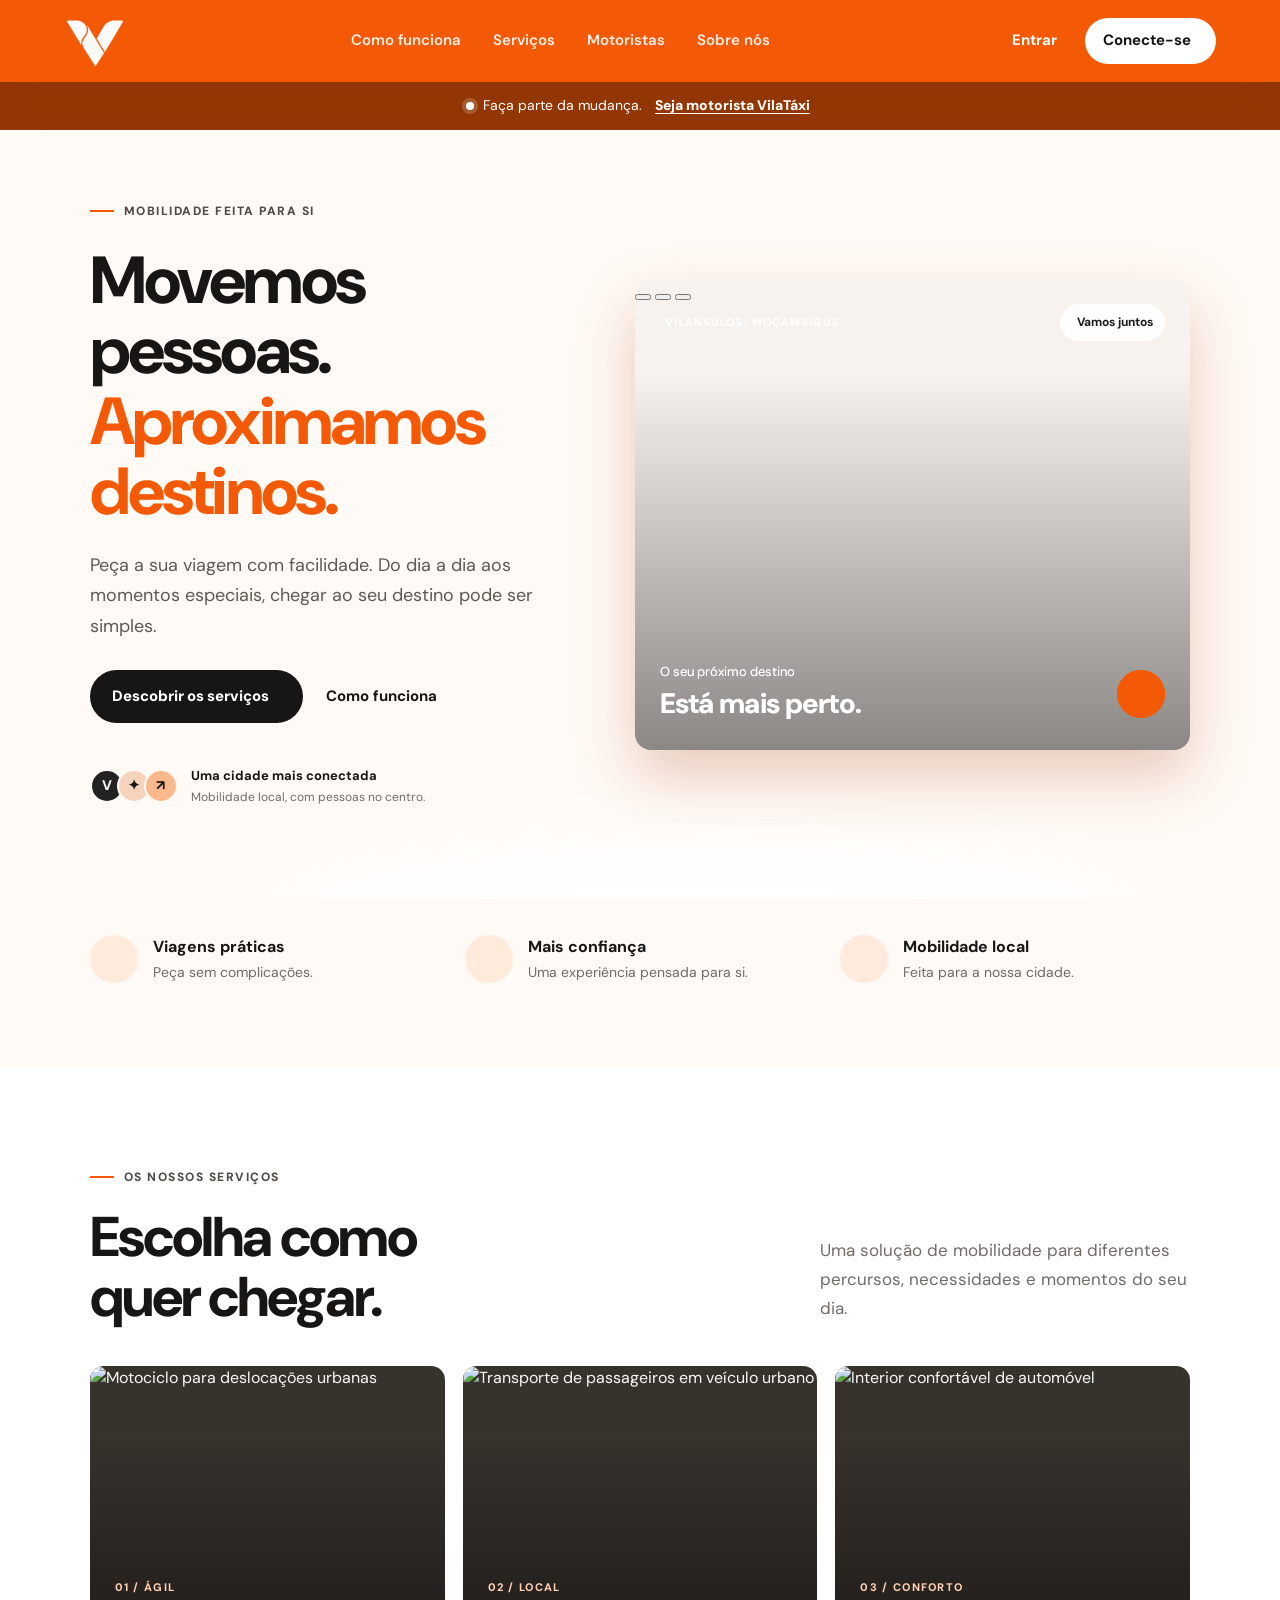
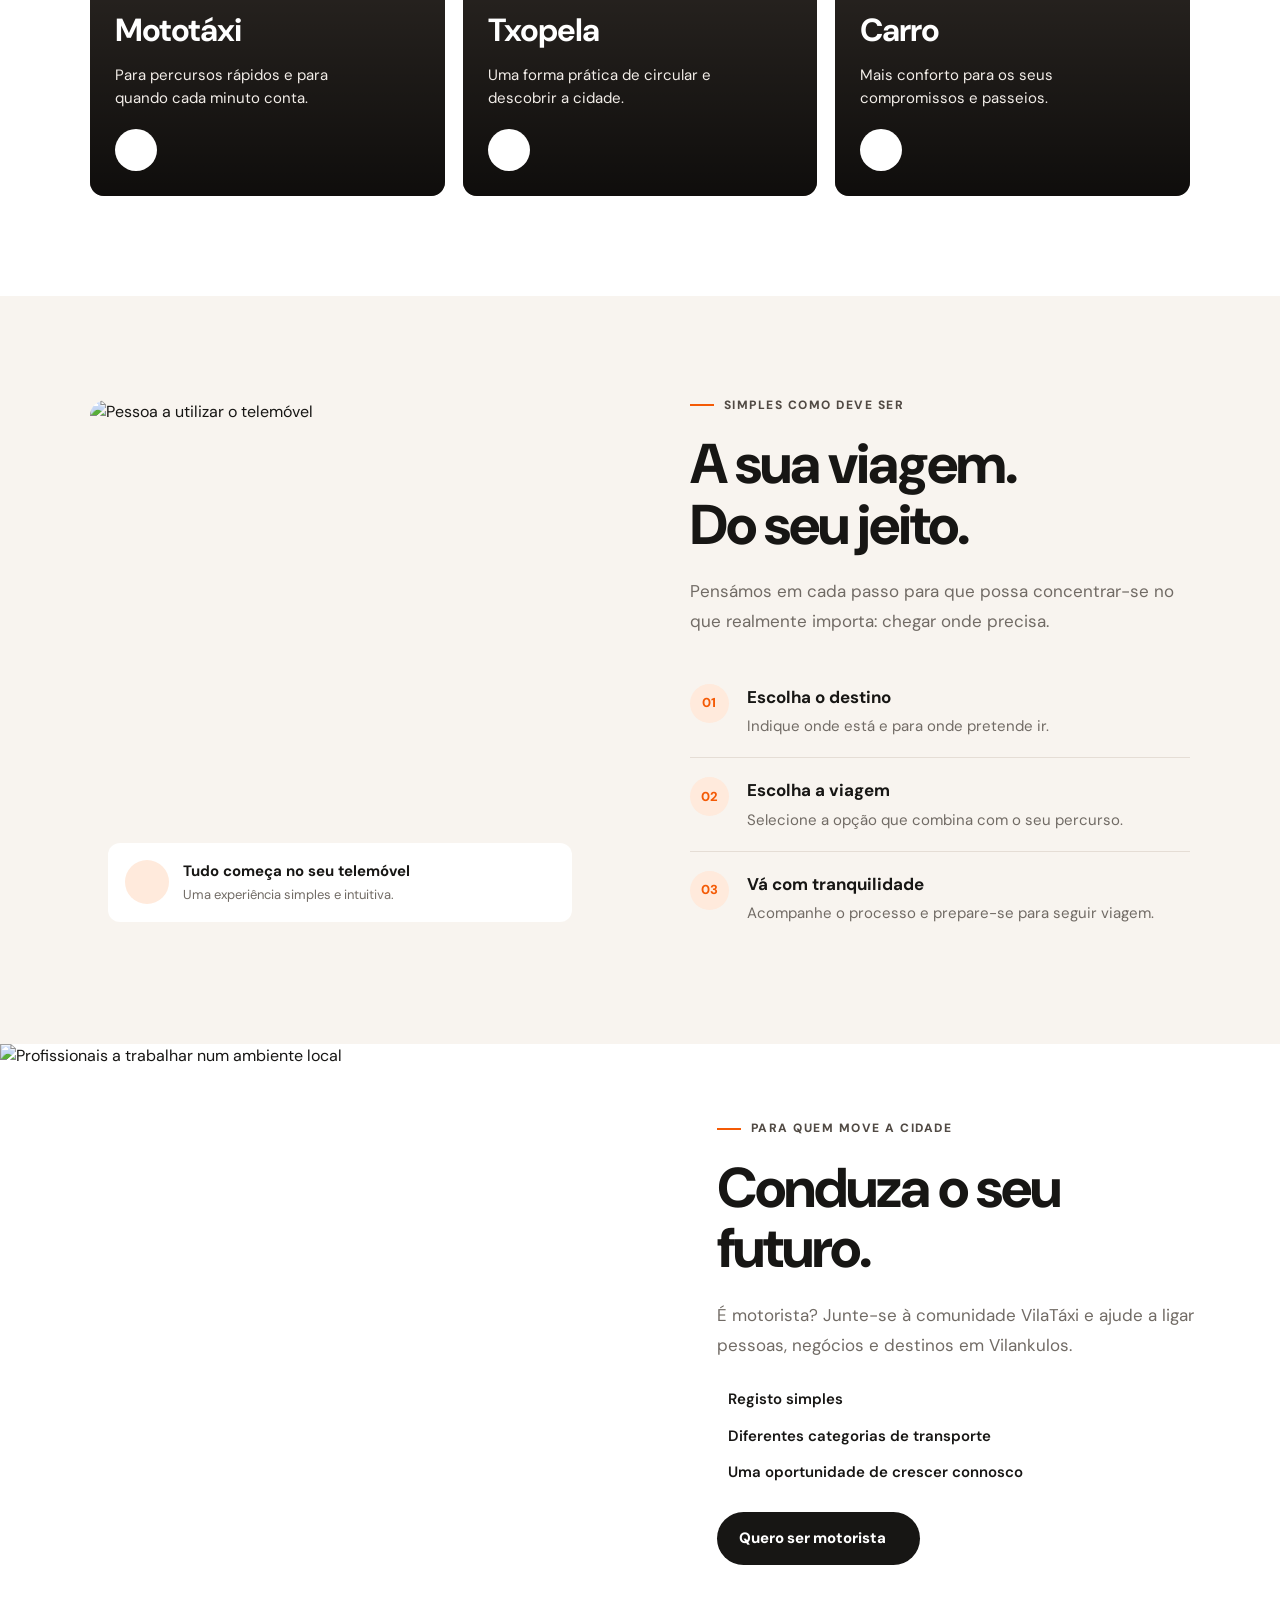
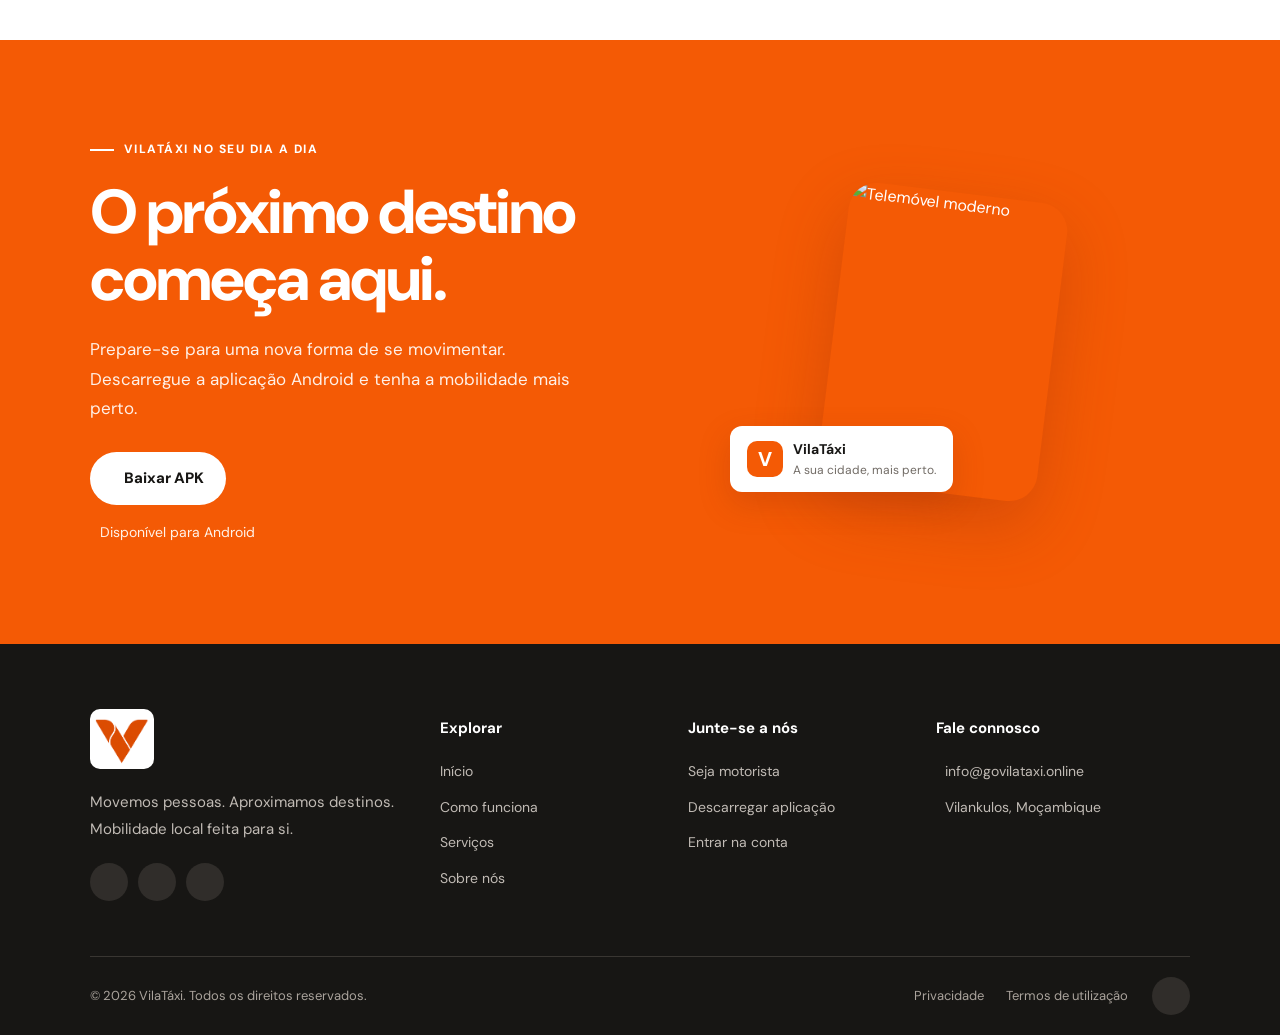
==== commit 744a2515: "Update index.html" ====
--- a/index.html
+++ b/index.html
@@ -38,8 +38,10 @@
   <link href="https://fonts.googleapis.com/css2?family=DM+Sans:wght@400;500;600;700;800&display=swap" rel="stylesheet">
   <link rel="stylesheet" href="https://cdn-uicons.flaticon.com/2.6.0/uicons-regular-rounded/css/uicons-regular-rounded.css">
   
+  <!-- Caminhos estilos -->
   <link rel="stylesheet" href="style.css">
   <link rel="stylesheet" href="css/header.css">
+  <link rel="stylesheet" href="css/hero.css">
 </head>
 <body>
   <!-- Cabeçalho Partilhado Injetado Automaticamente -->
@@ -51,13 +53,64 @@
         <div class="eyebrow"><span class="eyebrow-line"></span> MOBILIDADE FEITA PARA SI</div>
         <h1>Movemos pessoas.<br><span>Aproximamos destinos.</span></h1>
         <p>Peça a sua viagem com facilidade. Do dia a dia aos momentos especiais, chegar ao seu destino pode ser simples.</p>
-        <div class="hero-actions"><a class="button button-dark" href="#servicos">Descobrir os serviços <i class="fi fi-rr-arrow-right"></i></a><a class="text-link" href="#como-funciona">Como funciona <i class="fi fi-rr-arrow-down-right"></i></a></div>
+        <div class="hero-actions"><a class="button button-dark" href="#servicos">Descobrir os serviços <i class="fi fi-rr-arrow-right"></i></a><a class="text-link" href="como-funciona/index.html">Como funciona <i class="fi fi-rr-arrow-down-right"></i></a></div>
         <div class="hero-proof"><div class="proof-avatars"><span>V</span><span>✦</span><span>↗</span></div><div><strong>Uma cidade mais conectada</strong><small>Mobilidade local, com pessoas no centro.</small></div></div>
       </div>
-      <div class="hero-photo" role="img" aria-label="Transporte urbano numa rua costeira de Moçambique">
-        <div class="photo-top"><span><i class="fi fi-rr-map-marker"></i> VILANKULOS, MOÇAMBIQUE</span><span class="photo-badge"><i class="fi fi-rr-check-circle"></i> Vamos juntos</span></div>
-        <div class="photo-bottom"><div><small>O seu próximo destino</small><strong>Está mais perto.</strong></div><span class="round-arrow"><i class="fi fi-rr-arrow-up-right"></i></span></div>
+            <div class="hero-photo" role="img" aria-label="Transporte urbano e mobilidade em Moçambique">
+        <!-- Slides de fundo em animação -->
+        <div class="hero-slides">
+          <div class="hero-slide active" style="background-image: url('assets/promo.png');"></div>
+          <div class="hero-slide" style="background-image: url('assets/driver.png');"></div>
+          <div class="hero-slide" style="background-image: url('assets/txopela.png');"></div>
+        </div>
+        <div class="hero-shade"></div>
+
+        <div class="photo-top">
+          <span><i class="fi fi-rr-map-marker"></i> VILANKULOS, MOÇAMBIQUE</span>
+          <span class="photo-badge"><i class="fi fi-rr-check-circle"></i> Vamos juntos</span>
+        </div>
+        
+        <div class="photo-bottom">
+          <div><small>O seu próximo destino</small><strong>Está mais perto.</strong></div>
+          <span class="round-arrow"><i class="fi fi-rr-arrow-right"></i></span>
+        </div>
+
+        <!-- Barras de Progresso / Indicadores -->
+        <div class="hero-progress-indicators">
+  <button class="progress-bar-item active"
+          data-index="0"
+          aria-label="Promoção VilaTáxi">
+    <span class="progress-fill"></span>
+  </button>
+
+<button class="progress-bar-item"
+       data-index="1"
+       aria-label="Motoristas VilaTáxi">
+<span class="progress-fill"></span>
+</button>
+
+<button class="progress-bar-item"
+       data-index="2"
+       aria-label="Txopela VilaTáxi">
+<span class="progress-fill"></span>
+</button>
+
+</div>
+
+<!-- Texto na parte inferior da imagem -->
+
+<div class="photo-bottom">
+  <div>
+    <small>O seu próximo destino</small>
+    <strong>Está mais perto.</strong>
+  </div>
+
+  <span class="round-arrow">
+    <i class="fi fi-rr-arrow-right"></i>
+  </span>
+</div>
       </div>
+
       <div class="hero-cloud"></div>
     </section>
 
@@ -70,20 +123,20 @@
     <section class="section services" id="servicos">
       <div class="section-heading"><div><div class="eyebrow"><span class="eyebrow-line"></span> OS NOSSOS SERVIÇOS</div><h2>Escolha como<br>quer chegar.</h2></div><p>Uma solução de mobilidade para diferentes percursos, necessidades e momentos do seu dia.</p></div>
       <div class="service-grid">
-        <article class="service-card service-moto"><img src="https://images.unsplash.com/photo-1558981806-ec527fa84c39?auto=format&fit=crop&w=1000&q=85" alt="Motociclo para deslocações urbanas" loading="lazy"><div class="service-shade"></div><div class="service-content"><span class="service-number">01 / ÁGIL</span><h3>Mototáxi</h3><p>Para percursos rápidos e para quando cada minuto conta.</p><a href="#download" aria-label="Conhecer mototáxi"><i class="fi fi-rr-arrow-up-right"></i></a></div></article>
-        <article class="service-card service-txopela"><img src="https://images.unsplash.com/photo-1577705998148-6da4f3963bc8?auto=format&fit=crop&w=1000&q=85" alt="Transporte de passageiros em veículo urbano" loading="lazy"><div class="service-shade"></div><div class="service-content"><span class="service-number">02 / LOCAL</span><h3>Txopela</h3><p>Uma forma prática de circular e descobrir a cidade.</p><a href="#download" aria-label="Conhecer txopela"><i class="fi fi-rr-arrow-up-right"></i></a></div></article>
-        <article class="service-card service-car"><img src="https://images.unsplash.com/photo-1449965408869-eaa3f722e40a?auto=format&fit=crop&w=1000&q=85" alt="Interior confortável de automóvel" loading="lazy"><div class="service-shade"></div><div class="service-content"><span class="service-number">03 / CONFORTO</span><h3>Carro</h3><p>Mais conforto para os seus compromissos e passeios.</p><a href="#download" aria-label="Conhecer viagens de carro"><i class="fi fi-rr-arrow-up-right"></i></a></div></article>
+        <article class="service-card service-moto"><img src="https://images.unsplash.com/photo-1558981806-ec527fa84c39?auto=format&fit=crop&w=1000&q=85" alt="Motociclo para deslocações urbanas" loading="lazy"><div class="service-shade"></div><div class="service-content"><span class="service-number">01 / ÁGIL</span><h3>Mototáxi</h3><p>Para percursos rápidos e para quando cada minuto conta.</p><a href="#download" aria-label="Conhecer mototáxi"><i class="fi fi-rr-arrow-right"></i></a></div></article>
+        <article class="service-card service-txopela"><img src="assets/txopela.png" alt="Transporte de passageiros em veículo urbano" loading="lazy"><div class="service-shade"></div><div class="service-content"><span class="service-number">02 / LOCAL</span><h3>Txopela</h3><p>Uma forma prática de circular e descobrir a cidade.</p><a href="#download" aria-label="Conhecer txopela"><i class="fi fi-rr-arrow-right"></i></a></div></article>
+        <article class="service-card service-car"><img src="assets/carro.png" alt="Interior confortável de automóvel" loading="lazy"><div class="service-shade"></div><div class="service-content"><span class="service-number">03 / CONFORTO</span><h3>Carro</h3><p>Mais conforto para os seus compromissos e passeios.</p><a href="#download" aria-label="Conhecer viagens de carro"><i class="fi fi-rr-arrow-right"></i></a></div></article>
       </div>
     </section>
 
     <section class="how section" id="como-funciona">
-      <div class="how-image"><img src="https://images.unsplash.com/photo-1516321318423-f06f85e504b3?auto=format&fit=crop&w=1200&q=85" alt="Pessoa a utilizar o telemóvel" loading="lazy"><div class="image-note"><i class="fi fi-rr-smartphone"></i><span><strong>Tudo começa no seu telemóvel</strong><small>Uma experiência simples e intuitiva.</small></span></div></div>
+      <div class="how-image"><img src="assets/vila.png" alt="Pessoa a utilizar o telemóvel" loading="lazy"><div class="image-note"><i class="fi fi-rr-smartphone"></i><span><strong>Tudo começa no seu telemóvel</strong><small>Uma experiência simples e intuitiva.</small></span></div></div>
       <div class="how-copy"><div class="eyebrow"><span class="eyebrow-line"></span> SIMPLES COMO DEVE SER</div><h2>A sua viagem.<br>Do seu jeito.</h2><p class="section-intro">Pensámos em cada passo para que possa concentrar-se no que realmente importa: chegar onde precisa.</p>
         <div class="steps"><div class="step"><span>01</span><div><h3>Escolha o destino</h3><p>Indique onde está e para onde pretende ir.</p></div></div><div class="step"><span>02</span><div><h3>Escolha a viagem</h3><p>Selecione a opção que combina com o seu percurso.</p></div></div><div class="step"><span>03</span><div><h3>Vá com tranquilidade</h3><p>Acompanhe o processo e prepare-se para seguir viagem.</p></div></div></div>
       </div>
     </section>
 
-    <section class="driver-section" id="motoristas"><div class="driver-image"><img src="https://images.unsplash.com/photo-1517248135467-4c7edcad34c4?auto=format&fit=crop&w=1200&q=85" alt="Profissionais a trabalhar num ambiente local" loading="lazy"></div><div class="driver-copy"><div class="eyebrow"><span class="eyebrow-line"></span> PARA QUEM MOVE A CIDADE</div><h2>Conduza o seu futuro.</h2><p>É motorista? Junte-se à comunidade VilaTáxi e ajude a ligar pessoas, negócios e destinos em Vilankulos.</p><ul><li><i class="fi fi-rr-check"></i> Registo simples</li><li><i class="fi fi-rr-check"></i> Diferentes categorias de transporte</li><li><i class="fi fi-rr-check"></i> Uma oportunidade de crescer connosco</li></ul><a class="button button-dark" href="https://www.cadastro.govilataxi.online/">Quero ser motorista <i class="fi fi-rr-arrow-up-right"></i></a></div></section>
+    <section class="driver-section" id="motoristas"><div class="driver-image"><img src="assets/vilankulo.png" alt="Profissionais a trabalhar num ambiente local" loading="lazy"></div><div class="driver-copy"><div class="eyebrow"><span class="eyebrow-line"></span> PARA QUEM MOVE A CIDADE</div><h2>Conduza o seu futuro.</h2><p>É motorista? Junte-se à comunidade VilaTáxi e ajude a ligar pessoas, negócios e destinos em Vilankulos.</p><ul><li><i class="fi fi-rr-check"></i> Registo simples</li><li><i class="fi fi-rr-check"></i> Diferentes categorias de transporte</li><li><i class="fi fi-rr-check"></i> Uma oportunidade de crescer connosco</li></ul><a class="button button-dark" href="https://www.cadastro.govilataxi.online/">Quero ser motorista <i class="fi fi-rr-arrow-up-right"></i></a></div></section>
 
     <section class="download section" id="download"><div class="download-copy"><div class="eyebrow"><span class="eyebrow-line"></span> VILATÁXI NO SEU DIA A DIA</div><h2>O próximo destino<br>começa aqui.</h2><p>Prepare-se para uma nova forma de se movimentar. Descarregue a aplicação Android e tenha a mobilidade mais perto.</p><a class="button button-light" href="download/index.html"><i class="fi fi-rr-download"></i> Baixar APK</a><span class="download-note"><i class="fi fi-rr-smartphone"></i> Disponível para Android</span></div><div class="download-visual"><img src="https://images.unsplash.com/photo-1511707171634-5f897ff02aa9?auto=format&fit=crop&w=900&q=85" alt="Telemóvel moderno" loading="lazy"><div class="floating-label"><span class="mini-v">V</span><span><strong>VilaTáxi</strong><small>A sua cidade, mais perto.</small></span></div></div></section>
   </main>
@@ -94,6 +147,7 @@
   <!-- Scripts dos Componentes Partilhados -->
   <script src="components/header.js"></script>
   <script src="components/footer.js"></script>
+  <script src="js/hero.js"></script>
   <script src="script.js"></script>
 </body>
-</html>
+            </html>
--- a/style.css
+++ b/style.css
@@ -1,240 +1,1341 @@
+/* ==========================================
+   VilaTáxi - Style.css (Vertical e Otimizado)
+   ========================================== */
+
+* {
+  box-sizing: border-box;
+}
+
 :root {
-  --orange: #f45100; --orange-bright: #ff5a00; --black: #080808; --white: #f7f5f1;
-  --muted: #9b9b96; --line: rgba(255,255,255,.14); --font: "Inter", sans-serif;
-}
-* { box-sizing: border-box; }
-html { scroll-behavior: smooth; scroll-padding-top: 90px; }
-body { margin: 0; background: var(--white); color: var(--black); font-family: var(--font); -webkit-font-smoothing: antialiased; }
-a { color: inherit; text-decoration: none; }
-button { font: inherit; }
-.section-shell { width: min(1240px, calc(100% - 80px)); margin: 0 auto; }
-.announcement { height: 34px; background: var(--orange); color: #111; display: flex; align-items: center; justify-content: center; gap: 9px; font-size: 9px; font-weight: 800; letter-spacing: .14em; }
-.announcement i { font-size: 13px; margin-left: 4px; }
-.announcement-dot, .live-dot { width: 6px; height: 6px; background: #111; border-radius: 50%; display: inline-block; }
-.site-header { height: 88px; padding: 0 max(40px, calc((100% - 1240px)/2)); display: flex; align-items: center; justify-content: space-between; background: var(--black); color: white; position: sticky; top: 0; z-index: 20; border-bottom: 1px solid rgba(255,255,255,.09); }
-.brand { display: inline-flex; align-items: center; gap: 9px; font-weight: 900; letter-spacing: -.065em; font-size: 20px; white-space: nowrap; }
-.brand img { width: 35px; height: 35px; object-fit: contain; }
-.brand-accent { color: var(--orange-bright); }
-.desktop-nav { display: flex; align-items: center; gap: clamp(18px, 2.4vw, 36px); margin: 0 24px; }
-.desktop-nav a, .signin-link { color: #c9c9c5; font-size: 9px; font-weight: 800; letter-spacing: .11em; transition: color .2s; }
-.desktop-nav a:hover, .signin-link:hover { color: var(--orange-bright); }
-.header-actions { display: flex; align-items: center; gap: 22px; }
-.button { display: inline-flex; align-items: center; justify-content: center; gap: 16px; font-size: 10px; font-weight: 800; letter-spacing: .09em; border: 1px solid transparent; transition: transform .2s, background .2s, color .2s; }
-.button:hover { transform: translateY(-2px); }
-.button i { font-size: 17px; }
-.button-small { padding: 13px 15px; }
-.button-large { min-height: 54px; padding: 0 22px; }
-.button-orange { color: #111; background: var(--orange-bright); }
-.button-orange:hover { background: #ff7a32; }
-.button-dark { background: var(--black); color: white; }
-.button-white { background: white; color: var(--black); }
-.menu-toggle { display: none; background: none; border: 0; padding: 10px 0 10px 10px; cursor: pointer; }
-.menu-toggle span { width: 25px; height: 2px; display: block; background: white; margin: 6px 0; transition: transform .2s; }
-.mobile-menu { display: none; }
-.hero { min-height: 675px; background: var(--black); color: white; width: 100%; padding: 75px max(40px, calc((100% - 1240px)/2)) 28px; display: grid; grid-template-columns: 1fr .92fr; gap: 55px; position: relative; overflow: hidden; }
-.hero-copy { padding: 35px 0 60px; position: relative; z-index: 2; }
-.eyebrow, .section-kicker { font-size: 9px; font-weight: 800; letter-spacing: .16em; }
-.eyebrow { display: flex; align-items: center; gap: 11px; color: #d6d6d0; }
-.eyebrow-line { width: 26px; height: 2px; background: var(--orange-bright); }
-h1, h2, h3, p { margin-top: 0; }
-.hero h1 { font-size: clamp(52px, 6.6vw, 88px); line-height: .93; letter-spacing: -.085em; font-weight: 800; margin: 29px 0 25px; }
-.orange-text { color: var(--orange-bright); }
-.hero-description { color: #a9a9a4; font-size: 13px; line-height: 1.9; max-width: 410px; }
-.hero-actions { display: flex; align-items: center; gap: 25px; margin-top: 31px; flex-wrap: wrap; }
-.text-link { display: inline-flex; align-items: center; gap: 11px; font-size: 9px; font-weight: 800; letter-spacing: .1em; }
-.text-link i { font-size: 16px; }
-.hero-proof { display: flex; gap: 12px; align-items: center; position: absolute; bottom: 8px; }
-.proof-icon { width: 36px; height: 36px; border: 1px solid #383838; display: grid; place-items: center; color: var(--orange-bright); font-size: 18px; }
-.hero-proof strong, .hero-proof span { display: block; font-size: 8px; letter-spacing: .1em; }
-.hero-proof strong { margin-bottom: 6px; }
-.hero-proof span { color: #8b8b86; }
-.hero-visual { min-height: 475px; position: relative; background: #10100f; border: 1px solid #252522; overflow: hidden; display: grid; place-items: center; align-self: center; }
-.visual-grid { position: absolute; inset: 0; opacity: .32; background-image: linear-gradient(rgba(255,255,255,.075) 1px, transparent 1px), linear-gradient(90deg, rgba(255,255,255,.075) 1px, transparent 1px); background-size: 42px 42px; mask-image: linear-gradient(to bottom, black, transparent 95%); }
-.visual-orbit { position: absolute; border: 1px solid rgba(244,81,0,.35); border-radius: 50%; aspect-ratio: 1; }
-.orbit-one { width: 76%; }
-.orbit-two { width: 108%; border-color: rgba(255,255,255,.1); }
-.hero-logo-wrap { width: 85%; max-width: 450px; position: relative; z-index: 1; filter: drop-shadow(0 0 25px rgba(0,0,0,.5)); }
-.hero-logo-wrap img { display: block; width: 100%; height: 260px; object-fit: cover; border-radius: 6px; border: 1px solid rgba(255,255,255,.15); }
-.visual-label { position: absolute; z-index: 2; font-size: 8px; font-weight: 800; letter-spacing: .12em; display: flex; align-items: center; gap: 8px; }
-.label-top { top: 24px; left: 24px; color: #d5d5d0; }
-.live-dot { background: var(--orange-bright); box-shadow: 0 0 0 4px rgba(244,81,0,.15); }
-.label-bottom { bottom: 22px; left: 24px; color: #c5c5bf; }
-.label-bottom i { color: var(--orange-bright); font-size: 15px; }
-.visual-coordinate { position: absolute; right: 24px; top: 25px; color: #72726d; font-size: 8px; letter-spacing: .08em; }
-.visual-index { position: absolute; right: 24px; bottom: 24px; font-size: 9px; color: #888; font-weight: 700; }
-.hero-bottomline { position: absolute; bottom: 0; left: max(40px, calc((100% - 1240px)/2)); right: max(40px, calc((100% - 1240px)/2)); height: 28px; border-top: 1px solid #242424; display: flex; align-items: center; justify-content: space-between; color: #74746e; font-size: 8px; font-weight: 700; letter-spacing: .12em; }
-.ticker { background: var(--orange); overflow: hidden; padding: 18px 0; }
-.ticker-track { display: flex; justify-content: space-around; align-items: center; gap: 32px; min-width: max-content; animation: ticker 32s linear infinite; }
-.ticker span { font-size: 11px; font-weight: 900; letter-spacing: .12em; }
-.ticker b { font-size: 18px; }
-@keyframes ticker { to { transform: translateX(-20%); } }
-.intro { padding-top: 110px; padding-bottom: 110px; }
-.section-kicker { color: #7e7e78; }
-.intro-content { display: flex; justify-content: space-between; align-items: end; gap: 50px; margin: 28px 0 55px; }
-.intro h2, .how-heading h2, .driver-copy h2, .download-copy h2, .contact-layout h2 { font-size: clamp(38px, 5vw, 64px); line-height: .98; letter-spacing: -.075em; font-weight: 800; margin: 0; }
-.intro-side { display: flex; align-items: end; gap: 30px; max-width: 380px; }
-.intro-side p, .how-heading p, .driver-copy > p, .download-copy > p, .contact-layout p { color: #73736d; font-size: 12px; line-height: 1.9; margin: 0; }
-.circle-link { width: 47px; height: 47px; min-width: 47px; display: grid; place-items: center; background: var(--orange); border-radius: 50%; font-size: 21px; transition: transform .2s; }
-.circle-link:hover { transform: rotate(-45deg); }
-.feature-grid { display: grid; grid-template-columns: repeat(3, 1fr); gap: 12px; }
-.feature-card { min-height: 310px; padding: 25px 26px; position: relative; }
-.feature-dark { background: #0a0a0a; color: white; }
-.feature-orange { background: var(--orange); color: #111; }
-.feature-light { background: #e8e6e0; color: #111; }
-.feature-number { font-size: 8px; font-weight: 800; letter-spacing: .12em; opacity: .7; }
-.feature-icon { margin: 35px 0 23px; font-size: 29px; }
-.feature-card h3 { font-size: 22px; line-height: 1.02; letter-spacing: -.055em; margin-bottom: 14px; }
-.feature-card p { font-size: 10px; line-height: 1.8; max-width: 230px; opacity: .7; margin-bottom: 0; }
-.card-arrow { position: absolute; top: 23px; right: 24px; font-size: 19px; }
-.how-section { background: #0a0a0a; color: white; padding: 105px 0 110px; }
-.how-heading { display: flex; justify-content: space-between; align-items: end; gap: 40px; margin: 30px 0 65px; }
-.how-heading p { color: #999993; max-width: 340px; }
-.steps { display: grid; grid-template-columns: repeat(3, 1fr); border-top: 1px solid #30302d; }
-.step { padding: 25px 30px 0 0; position: relative; min-height: 235px; }
-.step + .step { border-left: 1px solid #30302d; padding-left: 30px; }
-.step-number { color: var(--orange-bright); font-size: 10px; font-weight: 800; }
-.step-icon { margin: 28px 0 23px; color: var(--orange-bright); font-size: 27px; }
-.step h3 { font-size: 13px; letter-spacing: .03em; margin-bottom: 12px; }
-.step p { max-width: 280px; color: #8e8e88; font-size: 11px; line-height: 1.8; }
-.driver-section { display: grid; grid-template-columns: .9fr 1fr; gap: 95px; align-items: center; padding-top: 110px; padding-bottom: 110px; }
-.driver-visual { min-height: 430px; background: var(--orange); position: relative; display: flex; flex-direction: column; justify-content: space-between; padding: 24px; overflow: hidden; }
-.driver-visual:after { content: ""; position: absolute; width: 400px; height: 400px; border: 1px solid rgba(0,0,0,.25); border-radius: 50%; left: 50%; top: 50%; transform: translate(-50%,-50%); box-shadow: 0 0 0 45px rgba(0,0,0,.04), 0 0 0 90px rgba(0,0,0,.04); }
-.driver-visual-top, .driver-visual-bottom { display: flex; justify-content: space-between; position: relative; z-index: 1; font-size: 8px; font-weight: 900; letter-spacing: .12em; }
-.driver-visual-top i { font-size: 17px; }
-.driver-mark { display: flex; align-items: center; justify-content: center; position: relative; z-index: 1; margin: auto 0; }
-.driver-logo-tint { width: 100%; max-width: 220px; height: auto; object-fit: contain; filter: brightness(0); }
-.driver-copy h2 { margin: 27px 0 25px; }
-.driver-copy > p { max-width: 430px; margin-bottom: 30px; }
-.driver-note { display: flex; align-items: center; gap: 9px; font-size: 8px; font-weight: 800; letter-spacing: .1em; margin-top: 23px; color: #777; }
-.driver-note i { color: var(--orange); font-size: 16px; }
-.download-section { background: var(--orange); overflow: hidden; }
-.download-inner { display: grid; grid-template-columns: 1fr .8fr; gap: 40px; min-height: 625px; align-items: center; }
-.download-copy { padding: 80px 0; }
-.download-copy .section-kicker { color: rgba(0,0,0,.65); }
-.download-copy h2 { margin: 30px 0 25px; }
-.download-copy h2 span { color: white; }
-.download-copy > p { max-width: 410px; color: rgba(0,0,0,.7); margin-bottom: 27px; }
-.download-copy small { display: block; font-size: 8px; letter-spacing: .1em; font-weight: 800; color: rgba(0,0,0,.58); margin-top: 18px; }
-.phone-scene { min-height: 625px; position: relative; display: flex; flex-direction: column; align-items: center; justify-content: center; }
-.phone-glow { position: absolute; width: 360px; height: 360px; background: rgba(255,255,255,.25); filter: blur(70px); border-radius: 50%; }
-.transport-image-wrapper { position: relative; z-index: 1; width: 100%; max-width: 340px; border-radius: 16px; overflow: hidden; box-shadow: 20px 25px 50px rgba(0,0,0,.2); border: 3px solid rgba(255,255,255,0.4); transform: rotate(3deg); }
-.transport-image-wrapper img { width: 100%; height: 240px; object-fit: cover; display: block; }
-.phone-caption { position: absolute; bottom: 34px; right: 0; font-size: 8px; font-weight: 800; letter-spacing: .12em; writing-mode: vertical-rl; transform: rotate(180deg); }
-.contact-section { padding-top: 105px; padding-bottom: 105px; }
-.contact-layout { display: flex; justify-content: space-between; gap: 50px; align-items: end; margin-top: 30px; }
-.contact-layout > div { max-width: 360px; }
-.contact-layout p { margin-bottom: 20px; }
-.contact-layout .text-link { color: #111; }
-.contact-strip { background: #0a0a0a; color: white; padding: 50px 0; }
-.contact-strip-inner { display: flex; justify-content: space-between; align-items: center; gap: 30px; }
-.contact-strip .section-kicker { color: #8b8b85; }
-.contact-strip h2 { font-size: clamp(22px, 3vw, 36px); letter-spacing: -.06em; margin: 15px 0 0; }
-.site-footer { background: #0a0a0a; color: white; border-top: 1px solid #282825; padding: 30px 0 20px; }
-.footer-top, .footer-bottom { display: flex; justify-content: space-between; align-items: center; gap: 20px; }
-.footer-brand img { width: 28px; height: 28px; }
-.footer-brand { font-size: 16px; }
-.footer-top p, .back-top, .footer-bottom { font-size: 8px; font-weight: 800; letter-spacing: .1em; margin: 0; }
-.footer-top p { color: #888; }
-.back-top { display: flex; gap: 10px; align-items: center; }
-.back-top i { color: var(--orange); font-size: 15px; }
-.footer-bottom { color: #777; border-top: 1px solid #282825; margin-top: 28px; padding-top: 18px; font-size: 7px; }
-.floating-download { position: fixed; z-index: 30; bottom: 22px; right: 22px; display: flex; gap: 7px; filter: drop-shadow(0 9px 20px rgba(0,0,0,.2)); }
-.floating-download a { height: 52px; display: flex; align-items: center; justify-content: center; background: var(--orange-bright); color: #111; }
-.floating-main { gap: 11px; padding: 0 17px; font-size: 10px; font-weight: 900; letter-spacing: .07em; }
-.floating-main i { font-size: 20px; }
-.floating-arrow { width: 52px; font-size: 22px; transition: background .2s, transform .2s; }
-.floating-arrow:hover { background: white; transform: translateY(-3px); }
-@media (max-width: 1050px) {
-  .site-header { padding: 0 28px; }
-  .desktop-nav { gap: 15px; margin: 0 15px; }
-  .desktop-nav a { font-size: 8px; }
-  .header-actions { gap: 13px; }
-  .section-shell { width: calc(100% - 56px); }
-  .hero { padding-left: 28px; padding-right: 28px; gap: 30px; }
-  .hero-bottomline { left: 28px; right: 28px; }
-  .hero-visual { min-height: 410px; }
-  .driver-section { gap: 55px; }
-}
-@media (max-width: 760px) {
-  .announcement { height: 30px; font-size: 7px; }
-  .site-header { height: 72px; padding: 0 20px; }
-  .brand { font-size: 18px; gap: 7px; }
-  .brand img { width: 31px; height: 31px; }
-  .desktop-nav { display: none; }
-  .header-actions { margin-left: auto; gap: 12px; margin-right: 14px; }
-  .signin-link { font-size: 8px; }
-  .button-small { padding: 11px 10px; font-size: 8px; gap: 7px; }
-  .button-small i { font-size: 14px; }
-  .menu-toggle { display: block; }
-  .mobile-menu { display: block; position: fixed; z-index: 19; top: 102px; left: 0; right: 0; background: #10100f; color: white; padding: 0 22px; max-height: 0; overflow: hidden; opacity: 0; transition: max-height .35s ease, opacity .25s, padding .3s; }
-  .mobile-menu.open { max-height: 390px; opacity: 1; padding: 20px 22px 25px; border-bottom: 1px solid #30302d; }
-  .mobile-menu nav { display: flex; flex-direction: column; }
-  .mobile-menu nav a { display: flex; justify-content: space-between; align-items: center; padding: 17px 0; border-bottom: 1px solid #30302d; font-size: 11px; font-weight: 800; letter-spacing: .08em; }
-  .mobile-menu nav a i { color: var(--orange); font-size: 17px; }
-  .mobile-menu p { color: #888; font-size: 7px; letter-spacing: .14em; font-weight: 800; margin: 23px 0 0; }
-  .menu-toggle[aria-expanded="true"] span:first-child { transform: translateY(4px) rotate(45deg); }
-  .menu-toggle[aria-expanded="true"] span:last-child { transform: translateY(-4px) rotate(-45deg); }
-  .section-shell { width: calc(100% - 40px); }
-  .hero { display: flex; flex-direction: column; padding: 50px 20px 55px; gap: 28px; }
-  .hero-copy { padding: 0 0 10px; }
-  .hero h1 { font-size: clamp(48px, 12vw, 76px); margin: 25px 0 20px; }
-  .hero-description { font-size: 12px; }
-  .hero-actions { gap: 20px; margin-top: 25px; }
-  .button-large { min-height: 50px; padding: 0 15px; font-size: 9px; }
-  .hero-proof { position: static; margin-top: 30px; }
-  .hero-visual { width: 100%; min-height: 340px; }
-  .hero-logo-wrap { width: 78%; }
-  .hero-bottomline { left: 20px; right: 20px; font-size: 6px; }
-  .visual-coordinate { font-size: 7px; right: 14px; }
-  .label-top, .label-bottom { left: 14px; }
-  .label-bottom { font-size: 6px; }
-  .visual-index { right: 14px; bottom: 18px; }
-  .ticker { padding: 15px 0; }
-  .ticker span { font-size: 9px; }
-  .intro { padding-top: 75px; padding-bottom: 75px; }
-  .intro-content, .how-heading, .contact-layout { display: block; margin-top: 25px; }
-  .intro h2, .how-heading h2, .driver-copy h2, .download-copy h2, .contact-layout h2 { font-size: clamp(36px, 9vw, 56px); }
-  .intro-side { margin-top: 25px; max-width: none; align-items: center; }
-  .intro-side p { font-size: 11px; }
-  .feature-grid { grid-template-columns: 1fr; gap: 9px; }
-  .feature-card { min-height: 270px; padding: 23px; }
-  .feature-icon { margin: 27px 0 19px; }
-  .feature-card h3 { font-size: 24px; }
-  .how-section { padding: 75px 0; }
-  .how-heading p { margin-top: 25px; }
-  .steps { grid-template-columns: 1fr; margin-top: 40px; }
-  .step, .step + .step { border-left: 0; border-top: 1px solid #30302d; padding: 22px 0 10px; min-height: 205px; }
-  .step-icon { margin: 20px 0 15px; }
-  .driver-section { grid-template-columns: 1fr; gap: 42px; padding-top: 75px; padding-bottom: 75px; }
-  .driver-visual { min-height: 330px; }
-  .driver-copy h2 { margin-top: 25px; }
-  .download-inner { grid-template-columns: 1fr; gap: 0; }
-  .download-copy { padding: 70px 0 10px; }
-  .download-copy h2 { margin-top: 25px; }
-  .phone-caption { right: 5px; bottom: 35px; }
-  .contact-section { padding-top: 75px; padding-bottom: 75px; }
-  .contact-layout > div { margin-top: 25px; }
-  .contact-strip { padding: 38px 0; }
-  .contact-strip-inner { display: block; }
-  .contact-strip .button { margin-top: 25px; }
-  .footer-top { flex-wrap: wrap; }
-  .footer-top p { display: none; }
-  .footer-bottom { align-items: flex-start; line-height: 1.7; }
-  .footer-bottom span:last-child { text-align: right; }
-  .floating-download { bottom: 12px; right: 12px; gap: 5px; }
-  .floating-download a { height: 48px; }
-  .floating-main { padding: 0 13px; gap: 8px; font-size: 9px; }
-  .floating-main i { font-size: 18px; }
-  .floating-arrow { width: 48px; font-size: 20px; }
-}
-@media (max-width: 380px) {
-  .brand { font-size: 16px; }
-  .brand img { width: 27px; height: 27px; }
-  .header-actions { gap: 8px; margin-right: 8px; }
-  .signin-link { font-size: 7px; }
-  .button-small { padding: 10px 8px; }
-  .hero h1 { font-size: 46px; }
-  .hero-actions { align-items: flex-start; flex-direction: column; }
-  .hero-bottomline span:nth-child(2) { display: none; }
-}
-@media (prefers-reduced-motion: reduce) { *, *::before, *::after { scroll-behavior: auto !important; animation-duration: .01ms !important; transition-duration: .01ms !important; } }
+  --orange: #f45a05;
+  --orange-deep: #e94d00;
+  --ink: #171614;
+  --paper: #fffaf5;
+  --muted: #716b65;
+  --max: 1240px;
+}
+
+html {
+  scroll-behavior: smooth;
+  scroll-padding-top: 140px;
+}
+
+body {
+  margin: 0;
+  background: var(--orange);
+  font-family: "DM Sans", sans-serif;
+  color: var(--ink);
+  font-size: 16px;
+  line-height: 1.55;
+  -webkit-font-smoothing: antialiased;
+  padding-top: 130px; /* Compensa a altura total do cabeçalho fixo */
+}
+
+a {
+  color: inherit;
+  text-decoration: none;
+}
+
+button {
+  font: inherit;
+}
+
+/* ==========================================
+   Alinhamento Perfeito de Ícones
+   ========================================== */
+i.fi, 
+[class^="fi-"] {
+  display: inline-flex;
+  align-items: center;
+  justify-content: center;
+  vertical-align: middle;
+  flex-shrink: 0;
+  line-height: 1;
+}
+
+/* ==========================================
+   Cabeçalho Fixo (Wrapper)
+   ========================================== */
+.fixed-header-wrapper {
+  position: fixed;
+  top: 0;
+  left: 0;
+  width: 100%;
+  z-index: 1000;
+  background: var(--orange);
+}
+
+.topbar {
+  height: 82px;
+  display: flex;
+  align-items: center;
+  justify-content: space-between;
+  padding: 0 max(5vw, 24px);
+  background: var(--orange);
+  color: #fff;
+}
+
+.brand {
+  display: flex;
+  align-items: center;
+  width: 62px;
+  height: 54px;
+  overflow: hidden;
+}
+
+.brand img {
+  width: 100%;
+  height: 100%;
+  object-fit: contain;
+}
+
+.desktop-nav {
+  display: flex;
+  align-items: center;
+  gap: 32px;
+}
+
+.desktop-nav a {
+  font-size: 15px;
+  font-weight: 600;
+  opacity: .9;
+  transition: opacity .2s;
+}
+
+.desktop-nav a:hover {
+  opacity: .65;
+}
+
+.auth-actions {
+  display: flex;
+  align-items: center;
+  gap: 10px;
+}
+
+.signin,
+.login {
+  padding: 11px 18px;
+  border-radius: 30px;
+  font-size: 15px;
+  font-weight: 700;
+}
+
+.signin {
+  color: #fff;
+}
+
+.login {
+  background: #fff;
+  color: var(--ink);
+  display: inline-flex;
+  align-items: center;
+  gap: 7px;
+}
+
+.menu-toggle {
+  display: none;
+  background: transparent;
+  border: 0;
+  color: #fff;
+  font-size: 24px;
+  padding: 8px;
+  cursor: pointer;
+}
+
+.driver-strip {
+  height: 48px;
+  display: flex;
+  align-items: center;
+  justify-content: center;
+  gap: 9px;
+  color: #fff;
+  font-size: 14px;
+  background: #00000066;
+  backdrop-filter: blur(16px);
+  -webkit-backdrop-filter: blur(16px);
+}
+
+.driver-strip a {
+  font-weight: 800;
+  text-decoration: underline;
+  text-underline-offset: 3px;
+  margin-left: 4px;
+  display: inline-flex;
+  align-items: center;
+  gap: 4px;
+}
+
+.live-dot {
+  width: 8px;
+  height: 8px;
+  background: #fff;
+  border-radius: 50%;
+  box-shadow: 0 0 0 4px #ffffff30;
+}
+
+/* ==========================================
+   Hero Section
+   ========================================== */
+.hero {
+  position: relative;
+  margin: 0;
+  padding: 72px max(7vw, 28px) 0;
+  min-height: 675px;
+  border-radius: 0;
+  background: var(--paper);
+  overflow: hidden;
+  display: grid;
+  grid-template-columns: .95fr 1.05fr;
+  gap: 42px;
+  align-items: center;
+}
+
+.hero-copy {
+  position: relative;
+  z-index: 3;
+  max-width: 570px;
+  padding-bottom: 92px;
+}
+
+.eyebrow {
+  font-size: 12px;
+  font-weight: 800;
+  letter-spacing: 1.5px;
+  display: flex;
+  align-items: center;
+  gap: 10px;
+  color: #514a44;
+}
+
+.eyebrow-line {
+  height: 2px;
+  width: 24px;
+  background: var(--orange);
+}
+
+h1, h2, h3, p {
+  margin-top: 0;
+}
+
+h1 {
+  font-size: clamp(42px, 5.2vw, 70px);
+  line-height: 1.06;
+  letter-spacing: -2.8px;
+  margin: 25px 0 22px;
+  font-weight: 800;
+}
+
+h1 span {
+  color: var(--orange);
+}
+
+.hero-copy > p {
+  max-width: 475px;
+  font-size: 18px;
+  line-height: 1.7;
+  color: #5f5953;
+  margin-bottom: 28px;
+}
+
+.hero-actions {
+  display: flex;
+  align-items: center;
+  gap: 23px;
+  flex-wrap: wrap;
+}
+
+.button {
+  display: inline-flex;
+  align-items: center;
+  justify-content: center;
+  gap: 12px;
+  padding: 15px 22px;
+  border-radius: 40px;
+  font-size: 15px;
+  font-weight: 800;
+  transition: transform .2s, background .2s;
+}
+
+.button:hover {
+  transform: translateY(-2px);
+}
+
+.button-dark {
+  background: var(--ink);
+  color: white;
+}
+
+.button-dark:hover {
+  background: #34312d;
+}
+
+.text-link {
+  font-weight: 700;
+  font-size: 15px;
+  display: inline-flex;
+  align-items: center;
+  gap: 5px;
+}
+
+.hero-proof {
+  display: flex;
+  align-items: center;
+  gap: 13px;
+  margin-top: 43px;
+}
+
+.proof-avatars {
+  display: flex;
+}
+
+.proof-avatars span {
+  width: 34px;
+  height: 34px;
+  border: 2px solid var(--paper);
+  border-radius: 50%;
+  background: #f5d3bd;
+  display: grid;
+  place-items: center;
+  margin-left: -7px;
+  font-size: 14px;
+  font-weight: 800;
+}
+
+.proof-avatars span:first-child {
+  margin-left: 0;
+  background: #222;
+  color: #fff;
+}
+
+.proof-avatars span:last-child {
+  background: #f9b98c;
+}
+
+.hero-proof strong,
+.hero-proof small {
+  display: block;
+}
+
+.hero-proof strong {
+  font-size: 13px;
+}
+
+.hero-proof small {
+  font-size: 12px;
+  color: var(--muted);
+  margin-top: 2px;
+}
+
+/* ==========================================
+   Hero Photo & Cloud
+   ========================================== */
+.hero-photo {
+  position: relative;
+  z-index: 2;
+  height: 470px;
+  align-self: center;
+  margin-bottom: 70px;
+  border-radius: 16px;
+  overflow: hidden;
+  background: linear-gradient(180deg, #00000008 20%, #00000075 100%), url("https://images.unsplash.com/photo-1500530855697-b586d89ba3ee?auto=format&fit=crop&w=1500&q=90") center/cover no-repeat;
+  box-shadow: 0 26px 60px #a73a1240;
+}
+
+.photo-top,
+.photo-bottom {
+  position: absolute;
+  left: 25px;
+  right: 25px;
+  display: flex;
+  justify-content: space-between;
+  align-items: center;
+  color: #fff;
+}
+
+.photo-top {
+  top: 24px;
+  gap: 12px;
+  flex-wrap: wrap;
+}
+
+.photo-top > span:first-child {
+  font-size: 11px;
+  font-weight: 800;
+  letter-spacing: 1.1px;
+  display: inline-flex;
+  align-items: center;
+  gap: 5px;
+}
+
+.photo-badge {
+  font-size: 12px;
+  background: #ffffffeb;
+  color: #1c1a18;
+  border-radius: 30px;
+  padding: 9px 12px;
+  font-weight: 700;
+  display: inline-flex;
+  align-items: center;
+}
+
+.photo-badge i {
+  color: var(--orange);
+  margin-right: 5px;
+}
+
+.photo-bottom {
+  bottom: 25px;
+}
+
+.photo-bottom small,
+.photo-bottom strong {
+  display: block;
+}
+
+.photo-bottom small {
+  font-size: 13px;
+  opacity: .88;
+}
+
+.photo-bottom strong {
+  font-size: 28px;
+  letter-spacing: -.7px;
+}
+
+.round-arrow {
+  height: 48px;
+  width: 48px;
+  border-radius: 50%;
+  display: grid;
+  place-items: center;
+  background: var(--orange);
+  font-size: 20px;
+  flex-shrink: 0;
+}
+
+.hero-cloud {
+  position: absolute;
+  z-index: 1;
+  bottom: -120px;
+  left: 20%;
+  width: 70%;
+  height: 180px;
+  border-radius: 50%;
+  background: #fff;
+  filter: blur(35px);
+  opacity: .95;
+}
+
+/* ==========================================
+   Stats & Secções
+   ========================================== */
+.stats {
+  position: relative;
+  z-index: 4;
+  background: var(--paper);
+  padding: 18px max(7vw, 28px) 66px;
+  display: grid;
+  grid-template-columns: repeat(3, 1fr);
+  gap: 25px;
+}
+
+.stats > div {
+  display: flex;
+  align-items: center;
+  gap: 15px;
+  padding: 18px 0;
+}
+
+.stat-icon {
+  width: 48px;
+  height: 48px;
+  border-radius: 50%;
+  background: #ffeadc;
+  color: var(--orange);
+  display: grid;
+  place-items: center;
+  font-size: 20px;
+  flex-shrink: 0;
+}
+
+.stats p {
+  margin: 0;
+}
+
+.stats strong,
+.stats small {
+  display: block;
+}
+
+.stats strong {
+  font-size: 16px;
+}
+
+.stats small {
+  font-size: 14px;
+  color: var(--muted);
+  margin-top: 3px;
+}
+
+.section {
+  padding: 100px max(7vw, 28px);
+}
+
+.services {
+  background: #fff;
+}
+
+.section-heading {
+  display: flex;
+  justify-content: space-between;
+  align-items: end;
+  gap: 40px;
+  margin-bottom: 38px;
+}
+
+.section-heading h2,
+.how h2,
+.driver-copy h2,
+.download h2 {
+  font-size: clamp(38px, 4.5vw, 56px);
+  line-height: 1.08;
+  letter-spacing: -2px;
+  margin: 20px 0 0;
+  font-weight: 800;
+}
+
+.section-heading > p {
+  max-width: 370px;
+  font-size: 17px;
+  line-height: 1.7;
+  color: var(--muted);
+  margin-bottom: 5px;
+}
+
+.service-grid {
+  display: grid;
+  grid-template-columns: repeat(3, 1fr);
+  gap: 18px;
+}
+
+.service-card {
+  height: 430px;
+  position: relative;
+  overflow: hidden;
+  border-radius: 14px;
+  color: #fff;
+  background: #39332e;
+}
+
+.service-card img {
+  width: 100%;
+  height: 100%;
+  object-fit: cover;
+  transition: transform .7s;
+}
+
+.service-card:hover img {
+  transform: scale(1.05);
+}
+
+.service-shade {
+  position: absolute;
+  inset: 0;
+  background: linear-gradient(180deg, #00000005 15%, #000000bd 100%);
+}
+
+.service-content {
+  position: absolute;
+  left: 25px;
+  right: 25px;
+  bottom: 25px;
+}
+
+.service-number {
+  font-size: 11px;
+  font-weight: 800;
+  letter-spacing: 1.3px;
+  color: #ffd0b3;
+}
+
+.service-content h3 {
+  font-size: 32px;
+  letter-spacing: -1px;
+  margin: 8px 0;
+}
+
+.service-content p {
+  font-size: 15px;
+  max-width: 260px;
+  color: #f3eee9;
+  margin-bottom: 18px;
+}
+
+.service-content > a {
+  width: 42px;
+  height: 42px;
+  border-radius: 50%;
+  background: #fff;
+  color: var(--ink);
+  display: grid;
+  place-items: center;
+  font-size: 18px;
+}
+
+/* ==========================================
+   How It Works & Driver Section
+   ========================================== */
+.how {
+  display: grid;
+  grid-template-columns: 1fr 1fr;
+  gap: 9%;
+  align-items: center;
+  background: #f8f4ef;
+}
+
+.how-image {
+  position: relative;
+  height: 540px;
+  border-radius: 16px;
+  overflow: hidden;
+}
+
+.how-image > img {
+  width: 100%;
+  height: 100%;
+  object-fit: cover;
+}
+
+.image-note {
+  position: absolute;
+  left: 18px;
+  right: 18px;
+  bottom: 18px;
+  display: flex;
+  align-items: center;
+  gap: 14px;
+  padding: 17px;
+  background: #fff;
+  border-radius: 12px;
+}
+
+.image-note > i {
+  width: 44px;
+  height: 44px;
+  display: grid;
+  place-items: center;
+  background: #ffeadc;
+  color: var(--orange);
+  border-radius: 50%;
+  font-size: 20px;
+  flex-shrink: 0;
+}
+
+.image-note strong,
+.image-note small {
+  display: block;
+}
+
+.image-note strong {
+  font-size: 15px;
+}
+
+.image-note small {
+  font-size: 13px;
+  color: var(--muted);
+  margin-top: 2px;
+}
+
+.section-intro,
+.driver-copy > p,
+.download-copy > p {
+  font-size: 17px;
+  line-height: 1.75;
+  color: var(--muted);
+  margin: 22px 0 28px;
+}
+
+.steps {
+  display: grid;
+  gap: 0;
+}
+
+.step {
+  display: flex;
+  gap: 18px;
+  padding: 19px 0;
+  border-bottom: 1px solid #e5ddd5;
+}
+
+.step:last-child {
+  border: 0;
+}
+
+.step > span {
+  width: 39px;
+  height: 39px;
+  flex-shrink: 0;
+  border-radius: 50%;
+  display: grid;
+  place-items: center;
+  background: #ffeadc;
+  color: var(--orange);
+  font-size: 13px;
+  font-weight: 800;
+}
+
+.step h3 {
+  font-size: 17px;
+  margin: 0 0 5px;
+}
+
+.step p {
+  font-size: 15px;
+  color: var(--muted);
+  margin: 0;
+}
+
+.driver-section {
+  background: #fff;
+  display: grid;
+  grid-template-columns: 1fr 1fr;
+  align-items: stretch;
+}
+
+.driver-image {
+  min-height: 530px;
+  overflow: hidden;
+}
+
+.driver-image img {
+  width: 100%;
+  height: 100%;
+  object-fit: cover;
+  display: block;
+}
+
+.driver-copy {
+  padding: 75px max(6vw, 30px);
+  align-self: center;
+}
+
+.driver-copy h2 {
+  max-width: 450px;
+}
+
+.driver-copy > p {
+  max-width: 500px;
+}
+
+.driver-copy ul {
+  list-style: none;
+  padding: 0;
+  margin: 0 0 28px;
+  display: grid;
+  gap: 13px;
+}
+
+.driver-copy li {
+  display: flex;
+  align-items: center;
+  gap: 11px;
+  font-size: 15px;
+  font-weight: 600;
+}
+
+.driver-copy li i {
+  color: var(--orange);
+  font-size: 18px;
+}
+
+/* ==========================================
+   Download Section & Footer
+   ========================================== */
+.download {
+  background: var(--orange);
+  color: #fff;
+  display: grid;
+  grid-template-columns: 1.1fr .9fr;
+  align-items: center;
+  min-height: 470px;
+  overflow: hidden;
+}
+
+.download .eyebrow {
+  color: #fff;
+}
+
+.download .eyebrow-line {
+  background: #fff;
+}
+
+.download h2 {
+  font-size: clamp(42px, 5vw, 62px);
+}
+
+.download-copy > p {
+  color: #fff0e7;
+  max-width: 490px;
+}
+
+.button-light {
+  background: #fff;
+  color: var(--ink);
+}
+
+.download-note {
+  display: block;
+  margin-top: 17px;
+  font-size: 14px;
+  color: #fff2e8;
+}
+
+.download-note i {
+  margin-right: 6px;
+}
+
+.download-visual {
+  height: 350px;
+  position: relative;
+  display: flex;
+  align-items: center;
+  justify-content: center;
+}
+
+.download-visual > img {
+  width: 220px;
+  height: 300px;
+  object-fit: cover;
+  border-radius: 28px;
+  transform: rotate(7deg);
+  box-shadow: 0 25px 65px #9b310c55;
+}
+
+.floating-label {
+  position: absolute;
+  bottom: 25px;
+  left: 7%;
+  background: #fff;
+  color: var(--ink);
+  padding: 13px 17px;
+  border-radius: 12px;
+  display: flex;
+  align-items: center;
+  gap: 10px;
+  box-shadow: 0 12px 30px #9b310c40;
+}
+
+.mini-v {
+  display: grid;
+  place-items: center;
+  width: 36px;
+  height: 36px;
+  border-radius: 10px;
+  background: var(--orange);
+  color: #fff;
+  font-size: 20px;
+  font-weight: 800;
+}
+
+.floating-label strong,
+.floating-label small {
+  display: block;
+}
+
+.floating-label strong {
+  font-size: 14px;
+}
+
+.floating-label small {
+  font-size: 12px;
+  color: var(--muted);
+}
+
+.footer {
+  background: var(--ink);
+  color: #fff;
+  padding: 65px max(7vw, 28px) 20px;
+}
+
+.footer-main {
+  display: grid;
+  grid-template-columns: 1.5fr 1fr 1fr 1.25fr;
+  gap: 45px;
+  padding-bottom: 55px;
+}
+
+.brand-footer {
+  width: 64px;
+  height: 60px;
+  background: #fff;
+  border-radius: 10px;
+  padding: 5px;
+}
+
+.footer-brand > p {
+  font-size: 15px;
+  line-height: 1.8;
+  color: #c1bbb5;
+  margin: 20px 0;
+}
+
+.socials {
+  display: flex;
+  gap: 10px;
+}
+
+.socials a {
+  width: 38px;
+  height: 38px;
+  border-radius: 50%;
+  display: grid;
+  place-items: center;
+  background: #302d2a;
+  font-size: 16px;
+  transition: background .2s;
+}
+
+.socials a:hover {
+  background: var(--orange);
+}
+
+.footer-column {
+  display: flex;
+  flex-direction: column;
+  align-items: flex-start;
+  gap: 13px;
+}
+
+.footer-column h4 {
+  font-size: 15px;
+  margin: 8px 0 7px;
+}
+
+.footer-column > a,
+.footer-column > span {
+  font-size: 14px;
+  color: #c1bbb5;
+  line-height: 1.6;
+}
+
+.footer-column > a:hover {
+  color: #fff;
+}
+
+.footer-contact > a,
+.footer-contact > span {
+  display: flex;
+  gap: 9px;
+  align-items: flex-start;
+}
+
+.footer-contact i {
+  color: #ff8b4a;
+  margin-top: 4px;
+}
+
+.footer-bottom {
+  border-top: 1px solid #393632;
+  padding-top: 20px;
+  display: flex;
+  align-items: center;
+  gap: 24px;
+  color: #aaa39c;
+  font-size: 13px;
+}
+
+.footer-bottom > div {
+  display: flex;
+  gap: 22px;
+  margin-left: auto;
+}
+
+.footer-bottom a:hover {
+  color: #fff;
+}
+
+.back-top {
+  width: 38px;
+  height: 38px;
+  border-radius: 50%;
+  background: #302d2a;
+  display: grid;
+  place-items: center;
+  color: #fff !important;
+}
+
+.mobile-menu {
+  display: none;
+}
+
+.menu-open .mobile-menu {
+  display: flex;
+  position: fixed;
+  z-index: 99;
+  top: 130px;
+  left: 0;
+  right: 0;
+  background: var(--orange);
+  padding: 18px 26px 26px;
+  flex-direction: column;
+  gap: 0;
+  box-shadow: 0 15px 25px #9b310c25;
+}
+
+.mobile-menu a {
+  padding: 13px 0;
+  color: #fff;
+  font-size: 17px;
+  font-weight: 700;
+  border-bottom: 1px solid #ffffff35;
+}
+
+.mobile-menu a:last-child {
+  border: 0;
+}
+
+.menu-open .menu-toggle {
+  transform: rotate(90deg);
+}
+
+/* ==========================================
+   Animação Reveal
+   ========================================== */
+.reveal {
+  opacity: 0;
+  transform: translateY(16px);
+  transition: opacity .55s ease, transform .55s ease;
+}
+
+.reveal.is-visible {
+  opacity: 1;
+  transform: translateY(0);
+}
+
+/* ==========================================
+   Media Queries
+   ========================================== */
+@media(min-width: 1500px) {
+  .hero {
+    padding-left: max(calc((100vw - 1240px) / 2), 7vw);
+    padding-right: max(calc((100vw - 1240px) / 2), 7vw);
+  }
+}
+
+@media(max-width: 1000px) {
+  .desktop-nav {
+    gap: 17px;
+  }
+  .desktop-nav a {
+    font-size: 14px;
+  }
+  .hero {
+    gap: 25px;
+    padding-top: 55px;
+  }
+  .hero-photo {
+    height: 410px;
+  }
+  .hero-copy > p {
+    font-size: 17px;
+  }
+  .stats {
+    gap: 12px;
+  }
+  .service-card {
+    height: 380px;
+  }
+  .footer-main {
+    grid-template-columns: 1.4fr 1fr 1fr;
+    gap: 35px;
+  }
+  .footer-contact {
+    grid-column: 2/4;
+  }
+  .how {
+    gap: 5%;
+  }
+  .how-image {
+    height: 490px;
+  }
+}
+
+@media(max-width: 760px) {
+  body {
+    padding-top: 120px; /* Ajuste para o mobile (72px topbar + 48px driver-strip) */
+  }
+  .topbar {
+    height: 72px;
+    padding: 0 20px;
+  }
+  .brand {
+    width: 54px;
+    height: 48px;
+  }
+  .desktop-nav {
+    display: none;
+  }
+  .auth-actions {
+    margin-left: auto;
+    margin-right: 9px;
+    gap: 2px;
+  }
+  .signin,
+  .login {
+    font-size: 14px;
+    padding: 9px 12px;
+  }
+  .login i {
+    display: none;
+  }
+  .menu-toggle {
+    display: block;
+  }
+  .driver-strip {
+    height: auto;
+    min-height: 48px;
+    flex-wrap: wrap;
+    padding: 10px 15px;
+    gap: 7px;
+    font-size: 13px;
+  }
+  .driver-strip a {
+    margin-left: 3px;
+  }
+  .hero {
+    display: flex;
+    flex-direction: column;
+    align-items: stretch;
+    padding: 48px 22px 0;
+    gap: 22px;
+    min-height: 0;
+    border-radius: 0;
+  }
+  .hero-copy {
+    padding-bottom: 0;
+  }
+  .eyebrow {
+    font-size: 11px;
+    letter-spacing: 1.2px;
+  }
+  h1 {
+    font-size: clamp(39px, 10vw, 57px);
+    letter-spacing: -1.8px;
+    margin: 20px 0 18px;
+  }
+  .hero-copy > p {
+    font-size: 16px;
+    line-height: 1.7;
+  }
+  .hero-actions {
+    gap: 16px;
+  }
+  .button {
+    padding: 14px 17px;
+    font-size: 14px;
+  }
+  .text-link {
+    font-size: 14px;
+  }
+  .hero-proof {
+    margin-top: 28px;
+  }
+  .hero-photo {
+    width: 100%;
+    height: 340px;
+    margin: 5px 0 35px;
+    border-radius: 14px;
+  }
+  .photo-top,
+  .photo-bottom {
+    left: 16px;
+    right: 16px;
+  }
+  .photo-top {
+    top: 16px;
+  }
+  .photo-bottom {
+    bottom: 17px;
+  }
+  .photo-bottom strong {
+    font-size: 24px;
+  }
+  .round-arrow {
+    width: 42px;
+    height: 42px;
+  }
+  .hero-cloud {
+    bottom: -135px;
+    left: 0;
+    width: 100%;
+    height: 170px;
+    filter: blur(28px);
+  }
+  .stats {
+    grid-template-columns: 1fr;
+    padding: 5px 25px 35px;
+    gap: 0;
+  }
+  .stats > div {
+    padding: 14px 0;
+    border-bottom: 1px solid #eee4dc;
+  }
+  .stats > div:last-child {
+    border: 0;
+  }
+  .stat-icon {
+    width: 44px;
+    height: 44px;
+  }
+  .section {
+    padding: 67px 22px;
+  }
+  .section-heading {
+    display: block;
+    margin-bottom: 27px;
+  }
+  .section-heading h2,
+  .how h2,
+  .driver-copy h2,
+  .download h2 {
+    font-size: clamp(36px, 9vw, 48px);
+    letter-spacing: -1.5px;
+  }
+  .section-heading > p {
+    font-size: 16px;
+    margin-top: 18px;
+  }
+  .service-grid {
+    grid-template-columns: 1fr;
+    gap: 14px;
+  }
+  .service-card {
+    height: 390px;
+  }
+  .service-content {
+    left: 21px;
+    right: 21px;
+    bottom: 21px;
+  }
+  .how {
+    grid-template-columns: 1fr;
+    gap: 36px;
+  }
+  .how-image {
+    height: 390px;
+  }
+  .how-copy {
+    padding: 0 1px;
+  }
+  .section-intro,
+  .driver-copy > p,
+  .download-copy > p {
+    font-size: 16px;
+  }
+  .step {
+    padding: 16px 0;
+  }
+  .driver-section {
+    grid-template-columns: 1fr;
+  }
+  .driver-image {
+    min-height: 0;
+    height: 300px;
+  }
+  .driver-copy {
+    padding: 56px 23px 62px;
+  }
+  .download {
+    grid-template-columns: 1fr;
+    padding-bottom: 35px;
+    gap: 8px;
+  }
+  .download-visual {
+    height: 280px;
+  }
+  .download-visual > img {
+    width: 170px;
+    height: 225px;
+  }
+  .floating-label {
+    bottom: 15px;
+    left: 3%;
+  }
+  .footer {
+    padding: 48px 23px 18px;
+  }
+  .footer-main {
+    grid-template-columns: 1fr 1fr;
+    gap: 32px 20px;
+    padding-bottom: 35px;
+  }
+  .footer-brand {
+    grid-column: 1/3;
+  }
+  .footer-contact {
+    grid-column: 1/3;
+  }
+  .footer-bottom {
+    flex-wrap: wrap;
+    gap: 14px;
+    font-size: 12px;
+  }
+  .footer-bottom > span {
+    width: calc(100% - 55px);
+    order: 1;
+  }
+  .footer-bottom > div {
+    order: 3;
+    width: 100%;
+    margin: 0;
+    gap: 18px;
+    flex-wrap: wrap;
+  }
+  .back-top {
+    order: 2;
+    margin-left: auto;
+  }
+  .menu-open .mobile-menu {
+    top: 120px; /* Ajuste no mobile */
+  }
+}
+
+@media(max-width: 380px) {
+  .signin,
+  .login {
+    padding: 8px 9px;
+    font-size: 13px;
+  }
+  .hero-actions {
+    align-items: flex-start;
+    flex-direction: column;
+  }
+  .hero-photo {
+    height: 300px;
+  }
+  .photo-badge {
+    font-size: 11px;
+  }
+  .footer-main {
+    gap: 27px 15px;
+  }
+  .footer-column > a,
+  .footer-column > span {
+    font-size: 13px;
+  }
+}
+
+@media(prefers-reduced-motion: reduce) {
+  html {
+    scroll-behavior: auto;
+  }
+  .reveal {
+    opacity: 1;
+    transform: none;
+    transition: none;
+  }
+  * {
+    animation-duration: .01ms !important;
+    transition-duration: .01ms !important;
+  }
+}
